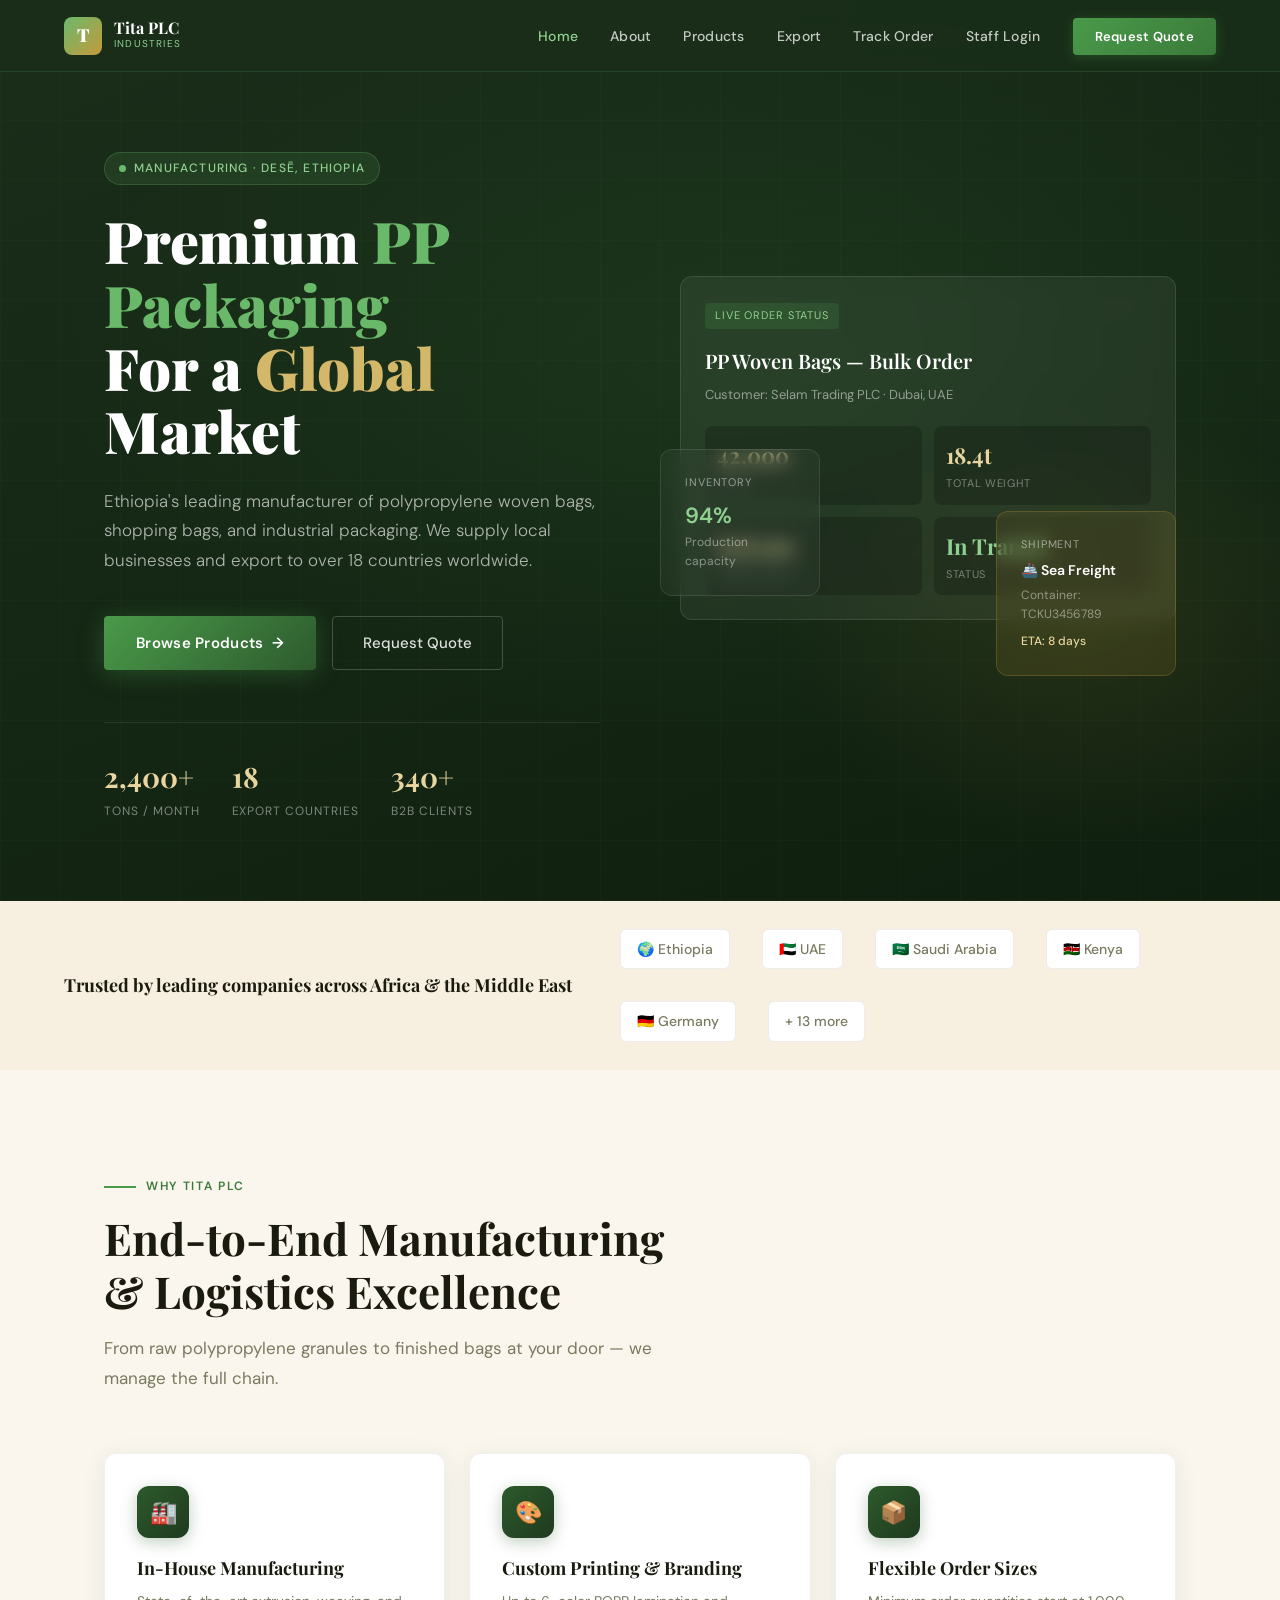
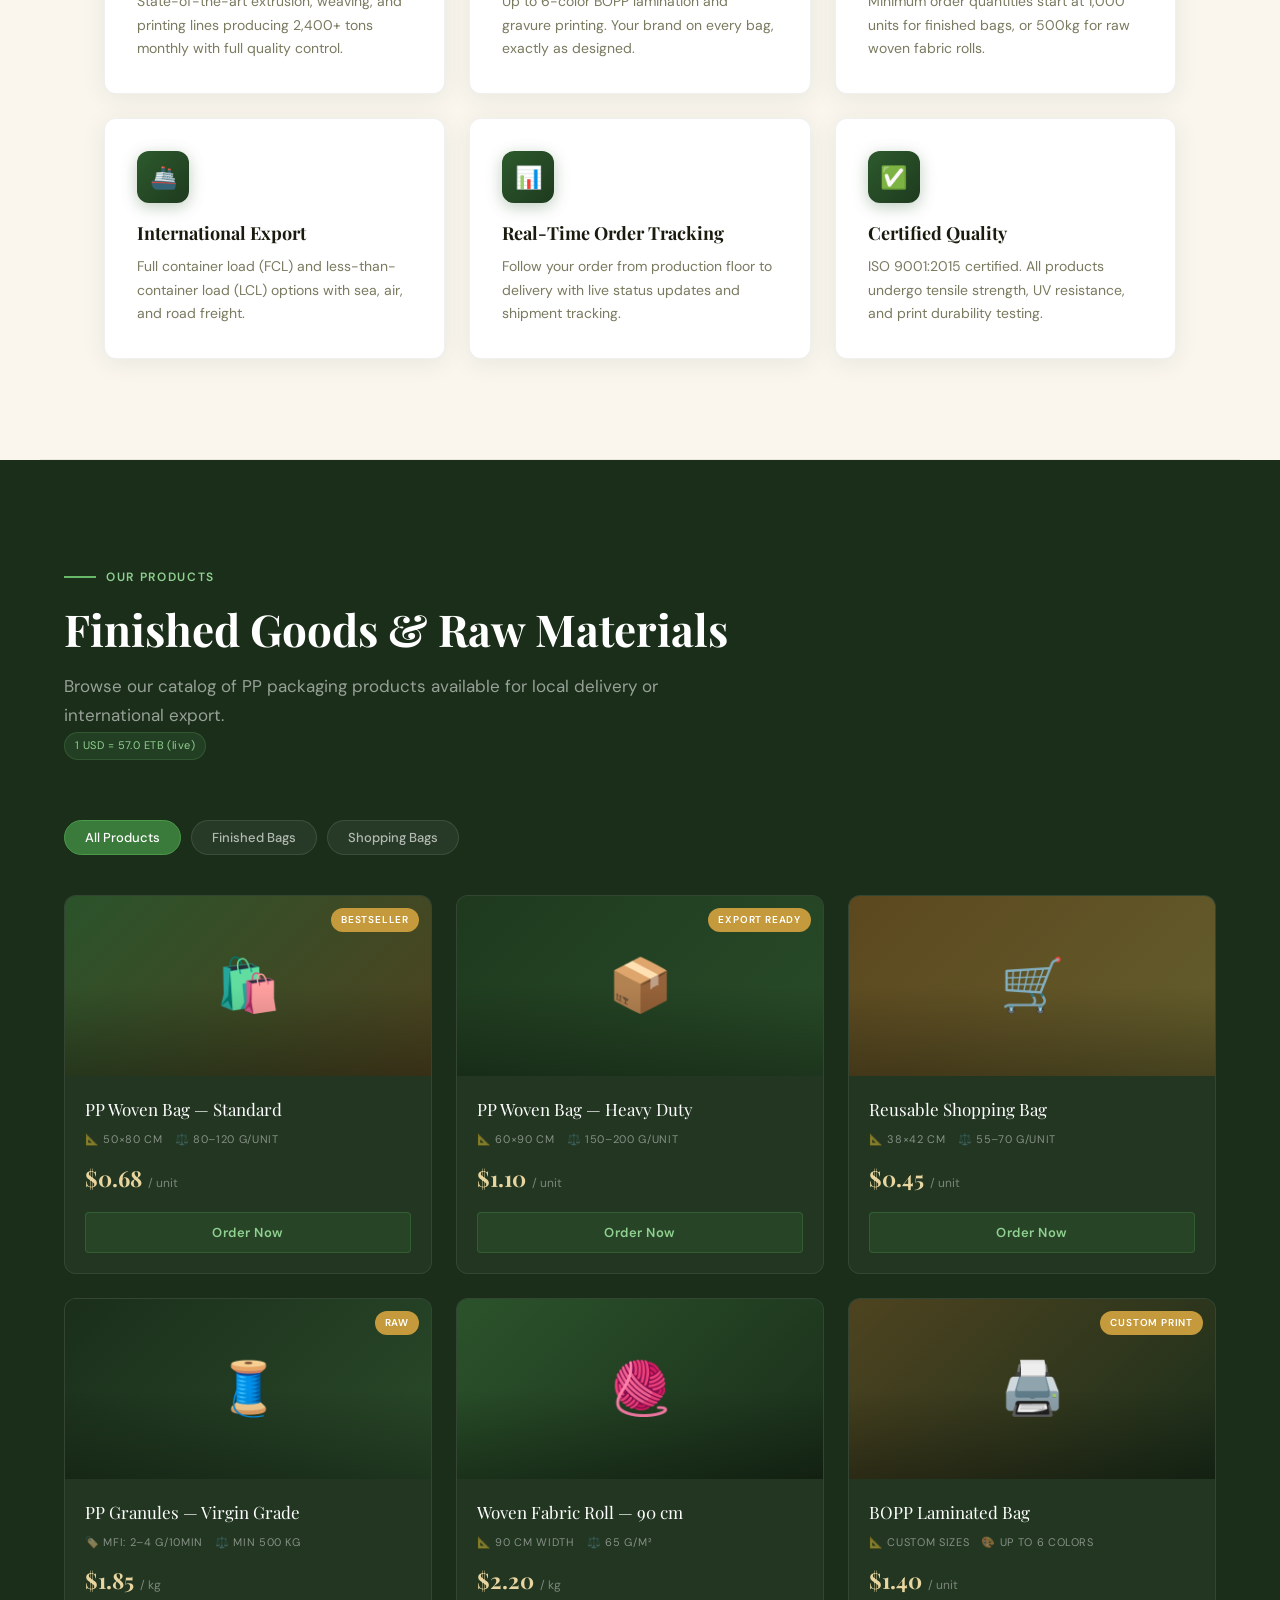
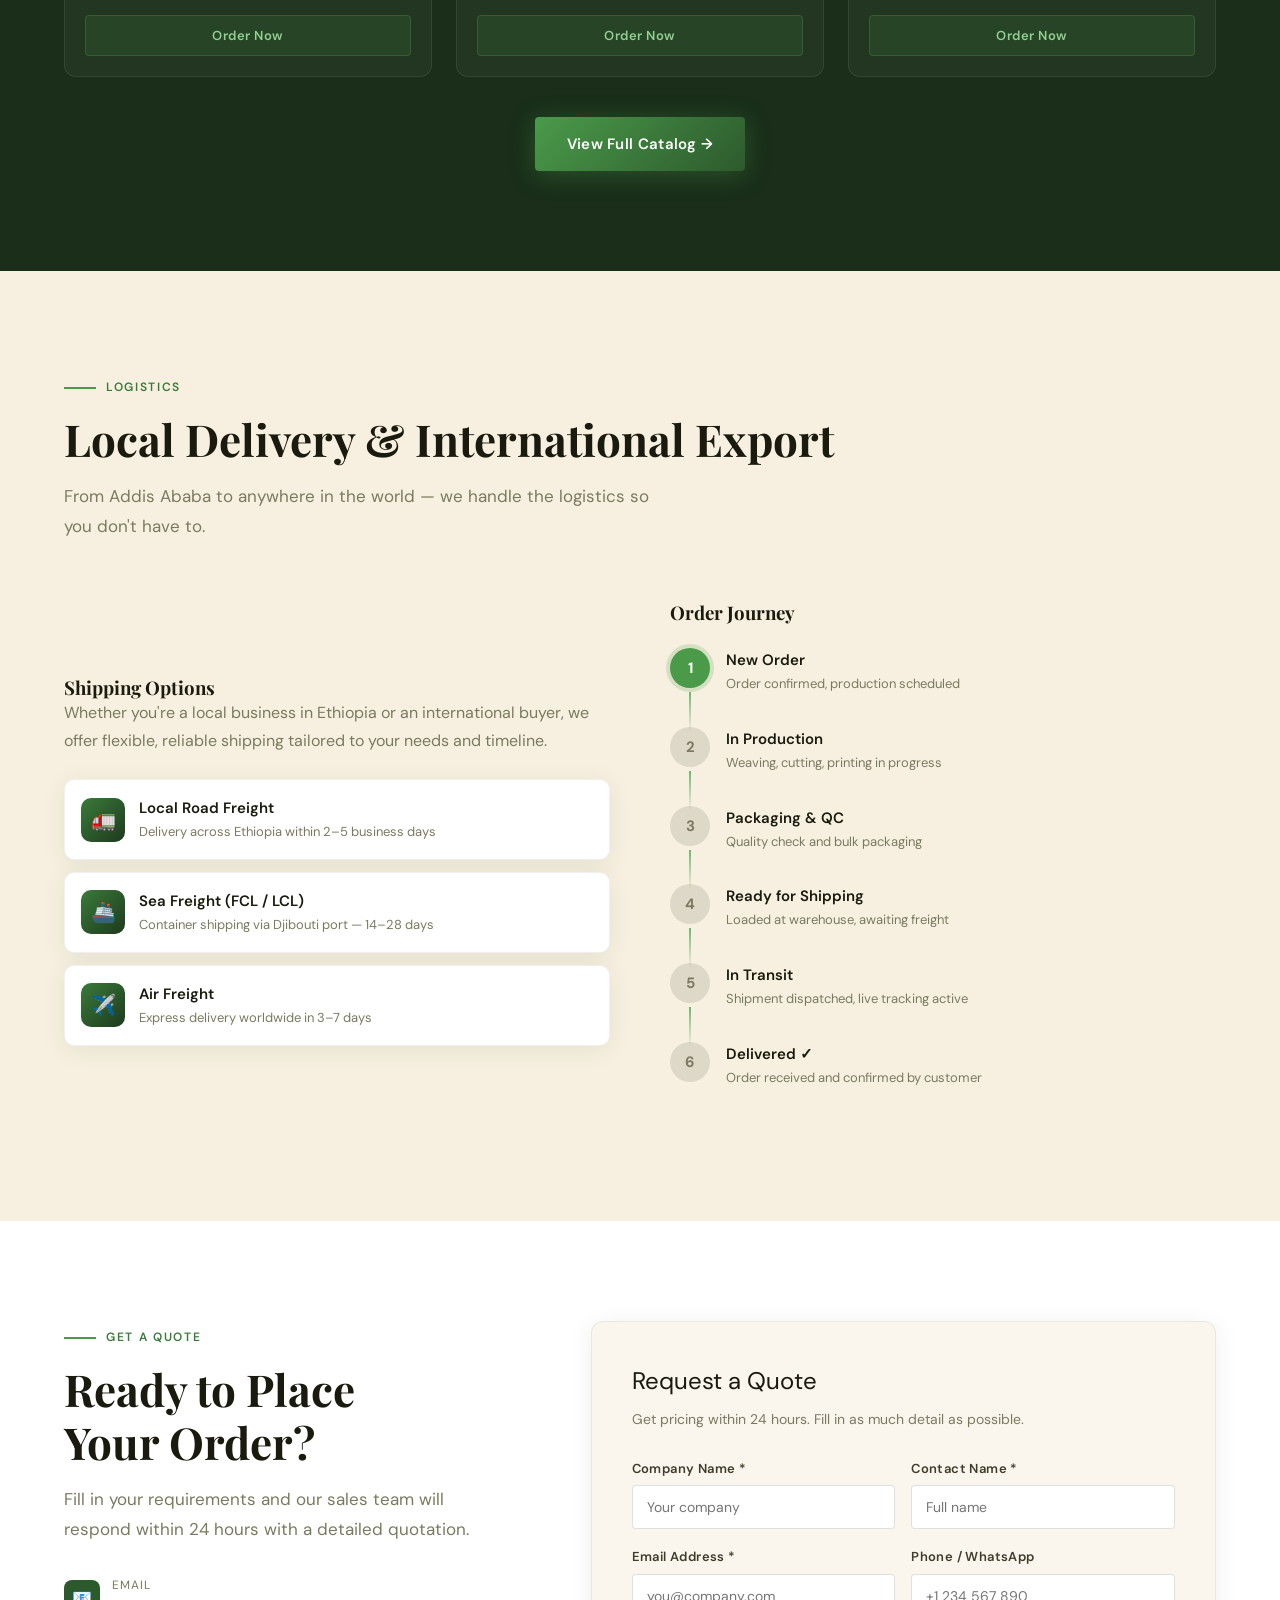
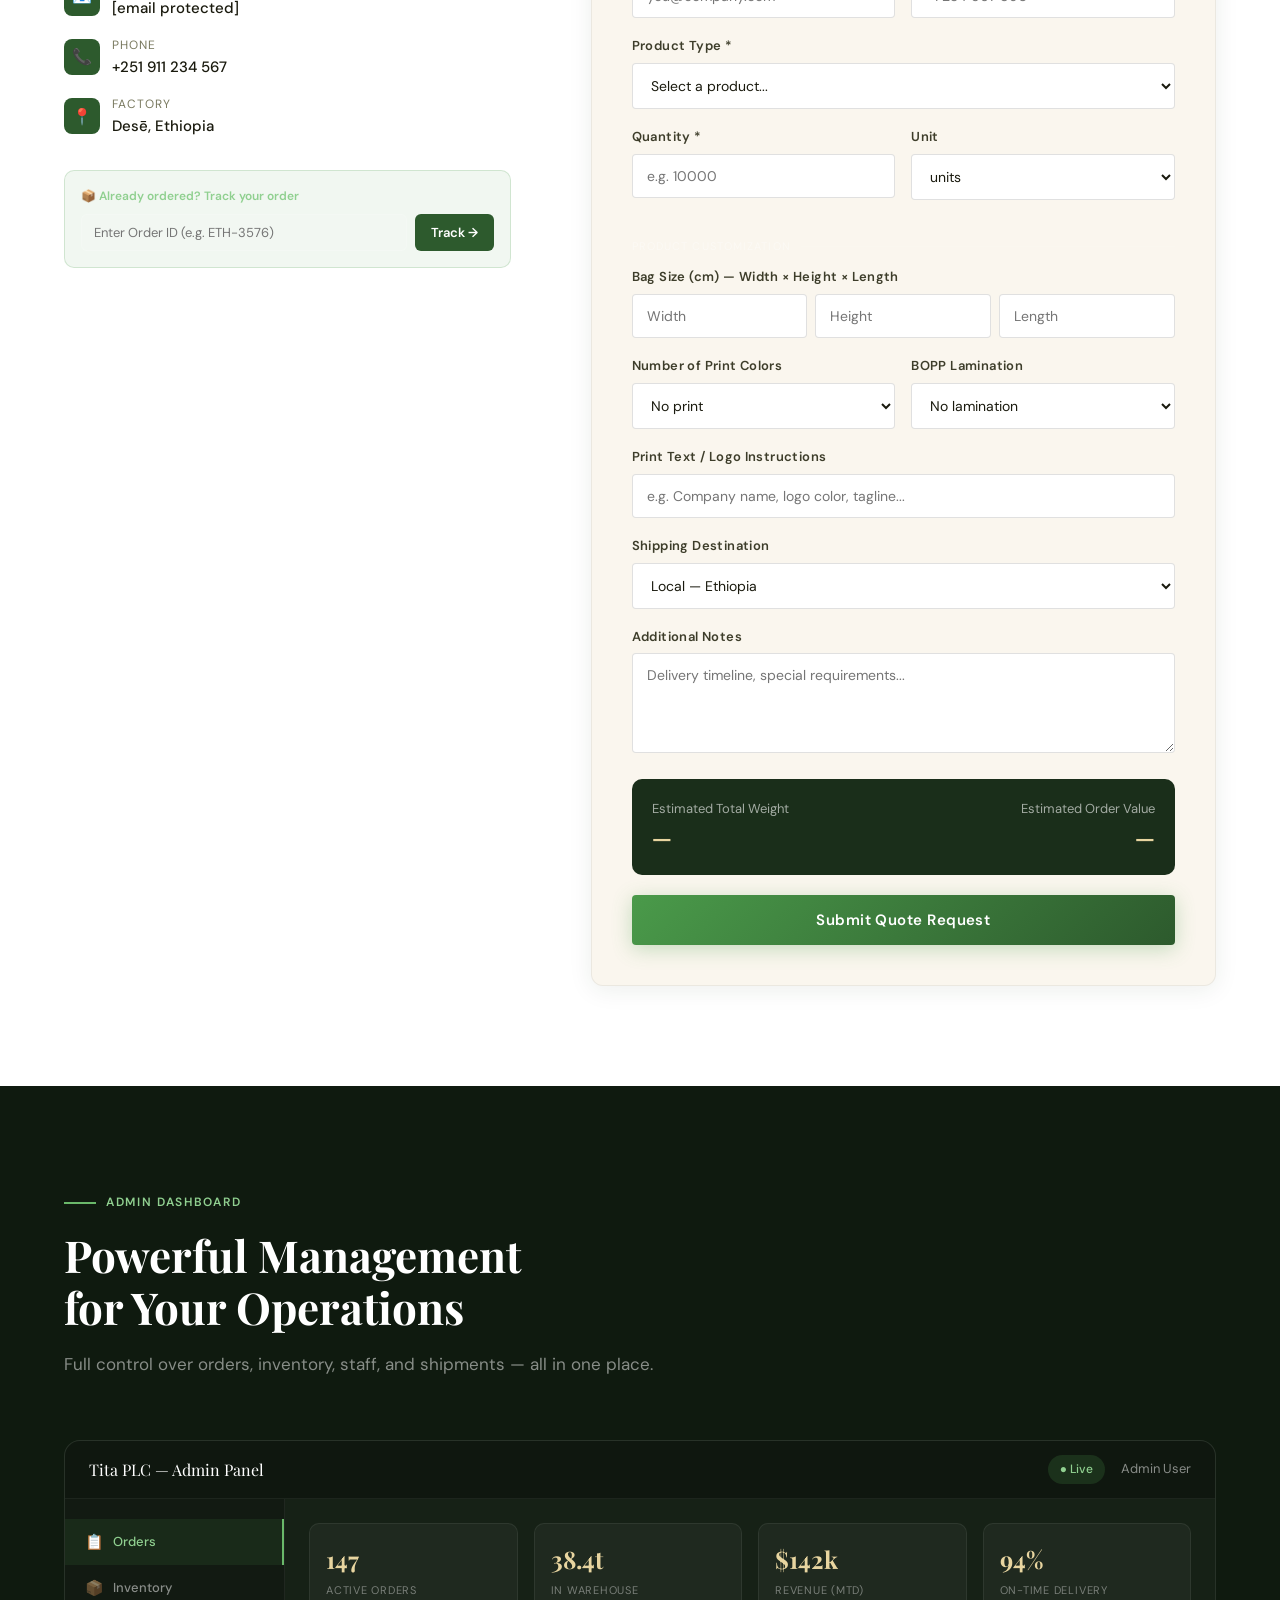
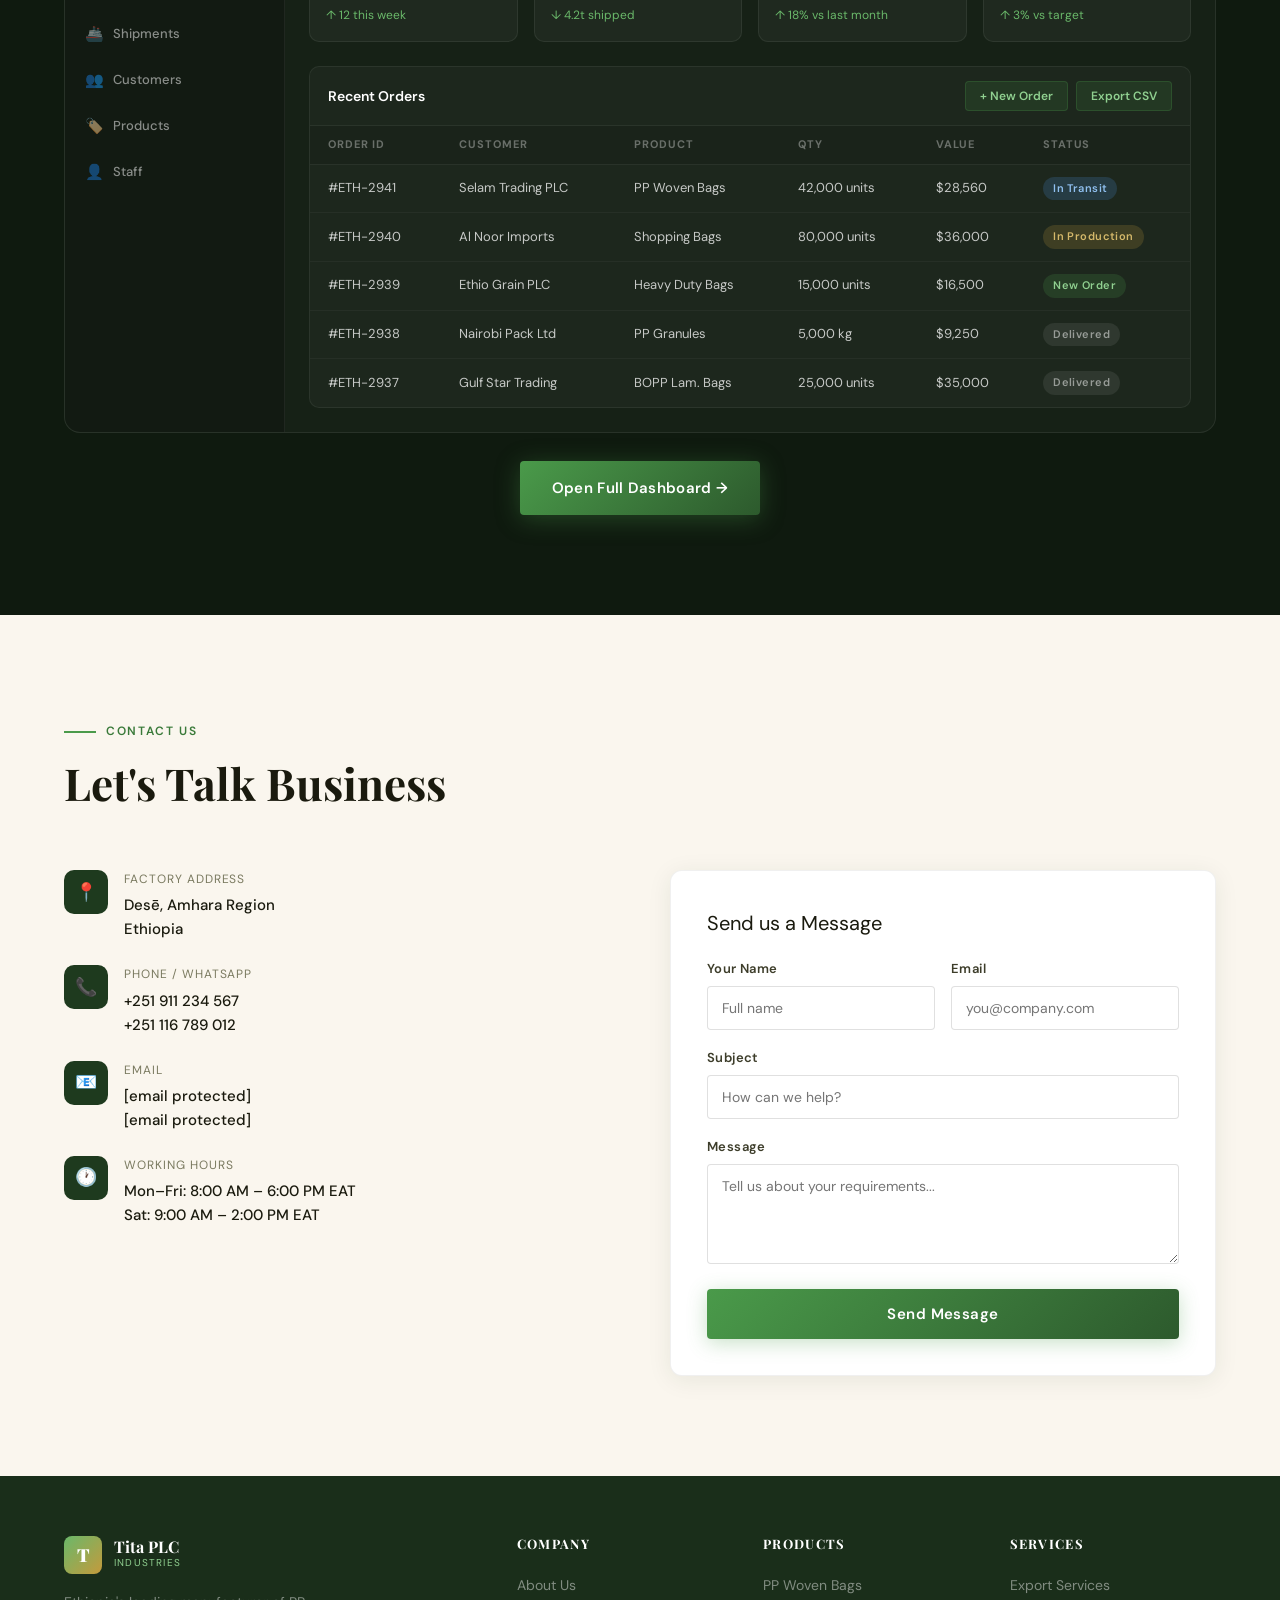
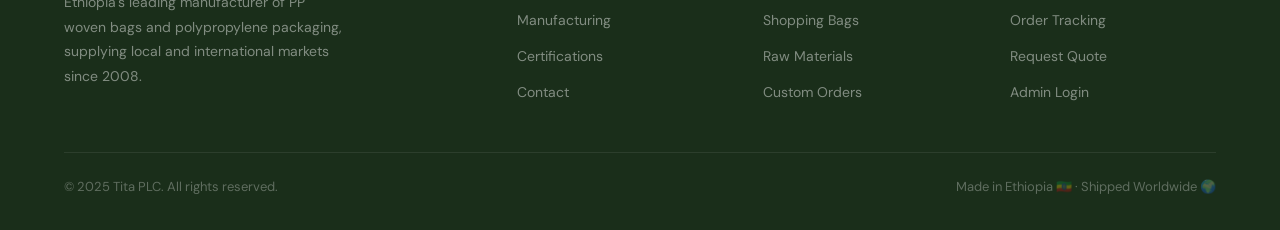
==== index.html @ de308296 "Update index.html" ====
<!DOCTYPE html>
<html lang="en">
<head>
  <meta charset="UTF-8" />
  <meta name="viewport" content="width=device-width, initial-scale=1.0" />
  <title>Tita PLC — B2B Packaging & Logistics Platform</title>
  <meta name="description" content="Leading manufacturer of PP woven bags, shopping bags, and polypropylene packaging materials. Local & international export from Ethiopia." />
  <link rel="stylesheet" href="css/style.css" />
  <link rel="icon" href="data:image/svg+xml,<svg xmlns='http://www.w3.org/2000/svg' viewBox='0 0 100 100'><text y='.9em' font-size='90'>📦</text></svg>" />
</head>
<body>

<!-- NAVBAR -->
<nav class="navbar" id="navbar">
  <div class="nav-logo">
    <div class="nav-logo-mark">T</div>
    <div class="nav-logo-text">
      <span class="nav-logo-name">Tita PLC</span>
      <span class="nav-logo-sub">Industries</span>
    </div>
  </div>
  <ul class="nav-links" id="navLinks">
    <li><a href="index.html" class="active">Home</a></li>
    <li><a href="pages/about.html">About</a></li>
    <li><a href="pages/products.html">Products</a></li>
    <li><a href="pages/export.html">Export</a></li>
    <li><a href="https://app.dinqdigital.com/track" target="_blank">Track Order</a></li>
    <li><a href="login.html">Staff Login</a></li>
    <li><a href="#quote" class="nav-cta">Request Quote</a></li>
  </ul>
  <button class="hamburger" id="hamburger" aria-label="Menu">
    <span></span><span></span><span></span>
  </button>
</nav>

<!-- HERO -->
<section class="hero">
  <div class="hero-bg"></div>
  <div class="hero-grid"></div>
  <div class="hero-content">
    <div class="hero-left">
      <div class="hero-badge fade-up">
        <div class="hero-badge-dot"></div>
        <span>Manufacturing · Desē, Ethiopia</span>
      </div>
      <h1 class="hero-title fade-up">
        Premium <span class="accent">PP Packaging</span><br/>
        For a <span class="earth">Global</span> Market
      </h1>
      <p class="hero-desc fade-up">
        Ethiopia's leading manufacturer of polypropylene woven bags, shopping bags, and industrial packaging. We supply local businesses and export to over 18 countries worldwide.
      </p>
      <div class="hero-actions fade-up">
        <a href="pages/products.html" class="btn-primary">Browse Products <span>→</span></a>
        <a href="#quote" class="btn-outline">Request Quote</a>
      </div>
      <div class="hero-stats fade-up">
        <div>
          <div class="hero-stat-num" data-count="2400" data-suffix="+">0+</div>
          <div class="hero-stat-label">Tons / Month</div>
        </div>
        <div>
          <div class="hero-stat-num" data-count="18" data-suffix="">0</div>
          <div class="hero-stat-label">Export Countries</div>
        </div>
        <div>
          <div class="hero-stat-num" data-count="340" data-suffix="+">0+</div>
          <div class="hero-stat-label">B2B Clients</div>
        </div>
      </div>
    </div>
    <div class="hero-visual">
      <div class="hero-card-stack">
        <div class="hero-card hero-card-main">
          <div class="hero-card-badge">Live Order Status</div>
          <div class="hero-card-title">PP Woven Bags — Bulk Order</div>
          <div class="hero-card-desc">Customer: Selam Trading PLC · Dubai, UAE</div>
          <div class="hero-card-metrics">
            <div class="metric-box"><div class="metric-val">42,000</div><div class="metric-label">Units</div></div>
            <div class="metric-box"><div class="metric-val">18.4t</div><div class="metric-label">Total Weight</div></div>
            <div class="metric-box"><div class="metric-val">$28,560</div><div class="metric-label">Order Value</div></div>
            <div class="metric-box"><div class="metric-val" style="color:var(--green-300)">In Transit</div><div class="metric-label">Status</div></div>
          </div>
        </div>
        <div class="hero-card hero-card-float">
          <div style="color:rgba(255,255,255,0.5);font-size:11px;text-transform:uppercase;letter-spacing:.08em;margin-bottom:6px">Shipment</div>
          <div style="color:white;font-weight:600;font-size:14px;margin-bottom:4px">🚢 Sea Freight</div>
          <div style="color:rgba(255,255,255,0.45);font-size:12px">Container: TCKU3456789</div>
          <div style="color:var(--earth-300);font-size:12px;margin-top:8px;font-weight:500">ETA: 8 days</div>
        </div>
        <div class="hero-card hero-card-float2">
          <div style="color:rgba(255,255,255,0.5);font-size:11px;text-transform:uppercase;letter-spacing:.08em;margin-bottom:6px">Inventory</div>
          <div style="color:var(--green-300);font-weight:600;font-size:22px">94%</div>
          <div style="color:rgba(255,255,255,0.45);font-size:12px">Production capacity</div>
        </div>
      </div>
    </div>
  </div>
</section>

<!-- ABOUT STRIP -->
<section style="background:var(--earth-100);padding:28px 5%;">
  <div style="max-width:1200px;margin:0 auto;display:flex;align-items:center;gap:48px;flex-wrap:wrap;">
    <div style="font-family:'Playfair Display',serif;font-size:18px;color:var(--text-dark);font-weight:700;">Trusted by leading companies across Africa & the Middle East</div>
    <div style="display:flex;gap:32px;flex-wrap:wrap;align-items:center;flex:1;">
      <div style="font-size:14px;color:var(--text-light);font-weight:500;padding:8px 16px;background:white;border-radius:6px;border:1px solid rgba(0,0,0,0.07);">🌍 Ethiopia</div>
      <div style="font-size:14px;color:var(--text-light);font-weight:500;padding:8px 16px;background:white;border-radius:6px;border:1px solid rgba(0,0,0,0.07);">🇦🇪 UAE</div>
      <div style="font-size:14px;color:var(--text-light);font-weight:500;padding:8px 16px;background:white;border-radius:6px;border:1px solid rgba(0,0,0,0.07);">🇸🇦 Saudi Arabia</div>
      <div style="font-size:14px;color:var(--text-light);font-weight:500;padding:8px 16px;background:white;border-radius:6px;border:1px solid rgba(0,0,0,0.07);">🇰🇪 Kenya</div>
      <div style="font-size:14px;color:var(--text-light);font-weight:500;padding:8px 16px;background:white;border-radius:6px;border:1px solid rgba(0,0,0,0.07);">🇩🇪 Germany</div>
      <div style="font-size:14px;color:var(--text-light);font-weight:500;padding:8px 16px;background:white;border-radius:6px;border:1px solid rgba(0,0,0,0.07);">+ 13 more</div>
    </div>
  </div>
</section>

<!-- FEATURES -->
<div class="section">
  <div class="section-label fade-up"><div class="section-label-line"></div><span>Why Tita PLC</span></div>
  <h2 class="section-title fade-up">End-to-End Manufacturing<br/>& Logistics Excellence</h2>
  <p class="section-desc fade-up">From raw polypropylene granules to finished bags at your door — we manage the full chain.</p>
  <div class="features-grid">
    <div class="feature-card fade-up"><div class="feature-icon">🏭</div><h3>In-House Manufacturing</h3><p>State-of-the-art extrusion, weaving, and printing lines producing 2,400+ tons monthly with full quality control.</p></div>
    <div class="feature-card fade-up"><div class="feature-icon">🎨</div><h3>Custom Printing & Branding</h3><p>Up to 6-color BOPP lamination and gravure printing. Your brand on every bag, exactly as designed.</p></div>
    <div class="feature-card fade-up"><div class="feature-icon">📦</div><h3>Flexible Order Sizes</h3><p>Minimum order quantities start at 1,000 units for finished bags, or 500kg for raw woven fabric rolls.</p></div>
    <div class="feature-card fade-up"><div class="feature-icon">🚢</div><h3>International Export</h3><p>Full container load (FCL) and less-than-container load (LCL) options with sea, air, and road freight.</p></div>
    <div class="feature-card fade-up"><div class="feature-icon">📊</div><h3>Real-Time Order Tracking</h3><p>Follow your order from production floor to delivery with live status updates and shipment tracking.</p></div>
    <div class="feature-card fade-up"><div class="feature-icon">✅</div><h3>Certified Quality</h3><p>ISO 9001:2015 certified. All products undergo tensile strength, UV resistance, and print durability testing.</p></div>
  </div>
</div>

<div class="divider"></div>

<!-- PRODUCTS PREVIEW -->
<section class="products-section" id="products">
  <div class="products-inner">
    <div class="section-label fade-up"><div class="section-label-line"></div><span>Our Products</span></div>
    <h2 class="section-title fade-up">Finished Goods & Raw Materials</h2>
    <p class="section-desc fade-up">Browse our catalog of PP packaging products available for local delivery or international export.</p>
    <div class="fade-up" style="margin-bottom:8px;"><span class="rate-badge">1 USD = 57.0 ETB (live)</span></div>
    <div class="products-filter fade-up">
      <button class="filter-btn active" data-filter="all">All Products</button>
      <button class="filter-btn" data-filter="finished">Finished Bags</button>
      <button class="filter-btn" data-filter="shopping">Shopping Bags</button>
    </div>
    <div class="products-grid">
      <div class="product-card fade-up" data-category="finished">
        <div class="product-img">🛍️<div class="product-badge">Bestseller</div></div>
        <div class="product-body">
          <div class="product-name">PP Woven Bag — Standard</div>
          <div class="product-specs"><span class="product-spec">📐 50×80 cm</span><span class="product-spec">⚖️ 80–120 g/unit</span></div>
          <div class="product-price"><span class="product-price-val">$0.68</span><span class="product-price-unit">/ unit</span></div>
          <button class="btn-product" onclick="openModal('orderModal')">Order Now</button>
        </div>
      </div>
      <div class="product-card fade-up" data-category="finished">
        <div class="product-img" style="background:linear-gradient(135deg,rgba(30,58,30,0.9),rgba(45,90,45,0.6));">📦<div class="product-badge">Export Ready</div></div>
        <div class="product-body">
          <div class="product-name">PP Woven Bag — Heavy Duty</div>
          <div class="product-specs"><span class="product-spec">📐 60×90 cm</span><span class="product-spec">⚖️ 150–200 g/unit</span></div>
          <div class="product-price"><span class="product-price-val">$1.10</span><span class="product-price-unit">/ unit</span></div>
          <button class="btn-product" onclick="openModal('orderModal')">Order Now</button>
        </div>
      </div>
      <div class="product-card fade-up" data-category="shopping">
        <div class="product-img" style="background:linear-gradient(135deg,rgba(107,76,30,0.8),rgba(196,154,60,0.4));">🛒</div>
        <div class="product-body">
          <div class="product-name">Reusable Shopping Bag</div>
          <div class="product-specs"><span class="product-spec">📐 38×42 cm</span><span class="product-spec">⚖️ 55–70 g/unit</span></div>
          <div class="product-price"><span class="product-price-val">$0.45</span><span class="product-price-unit">/ unit</span></div>
          <button class="btn-product" onclick="openModal('orderModal')">Order Now</button>
        </div>
      </div>
      <div class="product-card fade-up" data-category="raw">
        <div class="product-img" style="background:linear-gradient(135deg,rgba(26,46,26,0.95),rgba(74,154,74,0.2));">🧵<div class="product-badge">Raw</div></div>
        <div class="product-body">
          <div class="product-name">PP Granules — Virgin Grade</div>
          <div class="product-specs"><span class="product-spec">🏷️ MFI: 2–4 g/10min</span><span class="product-spec">⚖️ Min 500 kg</span></div>
          <div class="product-price"><span class="product-price-val">$1.85</span><span class="product-price-unit">/ kg</span></div>
          <button class="btn-product" onclick="openModal('orderModal')">Order Now</button>
        </div>
      </div>
      <div class="product-card fade-up" data-category="raw">
        <div class="product-img" style="background:linear-gradient(135deg,rgba(45,90,45,0.8),rgba(26,46,26,0.95));">🧶</div>
        <div class="product-body">
          <div class="product-name">Woven Fabric Roll — 90 cm</div>
          <div class="product-specs"><span class="product-spec">📐 90 cm width</span><span class="product-spec">⚖️ 65 g/m²</span></div>
          <div class="product-price"><span class="product-price-val">$2.20</span><span class="product-price-unit">/ kg</span></div>
          <button class="btn-product" onclick="openModal('orderModal')">Order Now</button>
        </div>
      </div>
      <div class="product-card fade-up" data-category="shopping">
        <div class="product-img" style="background:linear-gradient(135deg,rgba(107,76,30,0.6),rgba(26,46,26,0.9));">🖨️<div class="product-badge">Custom Print</div></div>
        <div class="product-body">
          <div class="product-name">BOPP Laminated Bag</div>
          <div class="product-specs"><span class="product-spec">📐 Custom sizes</span><span class="product-spec">🎨 Up to 6 colors</span></div>
          <div class="product-price"><span class="product-price-val">$1.40</span><span class="product-price-unit">/ unit</span></div>
          <button class="btn-product" onclick="openModal('orderModal')">Order Now</button>
        </div>
      </div>
    </div>
    <div style="text-align:center;margin-top:40px;">
      <a href="pages/products.html" class="btn-primary" style="display:inline-flex;">View Full Catalog →</a>
    </div>
  </div>
</section>

<!-- SHIPPING & TRACKING -->
<section class="shipping-section">
  <div class="shipping-inner">
    <div class="section-label fade-up"><div class="section-label-line"></div><span>Logistics</span></div>
    <h2 class="section-title fade-up">Local Delivery & International Export</h2>
    <p class="section-desc fade-up">From Addis Ababa to anywhere in the world — we handle the logistics so you don't have to.</p>
    <div class="shipping-grid">
      <div>
        <h3 class="fade-up">Shipping Options</h3>
        <p class="fade-up" style="color:var(--text-light);line-height:1.75;margin-bottom:24px;">Whether you're a local business in Ethiopia or an international buyer, we offer flexible, reliable shipping tailored to your needs and timeline.</p>
        <div class="shipping-types">
          <div class="shipping-type fade-up"><div class="shipping-type-icon">🚛</div><div><div class="shipping-type-name">Local Road Freight</div><div class="shipping-type-desc">Delivery across Ethiopia within 2–5 business days</div></div></div>
          <div class="shipping-type fade-up"><div class="shipping-type-icon">🚢</div><div><div class="shipping-type-name">Sea Freight (FCL / LCL)</div><div class="shipping-type-desc">Container shipping via Djibouti port — 14–28 days</div></div></div>
          <div class="shipping-type fade-up"><div class="shipping-type-icon">✈️</div><div><div class="shipping-type-name">Air Freight</div><div class="shipping-type-desc">Express delivery worldwide in 3–7 days</div></div></div>
        </div>
      </div>
      <div>
        <h3 class="fade-up" style="margin-bottom:24px;">Order Journey</h3>
        <div class="order-stages">
          <div class="stage fade-up"><div class="stage-dot active">1</div><div class="stage-content"><div class="stage-name">New Order</div><div class="stage-desc">Order confirmed, production scheduled</div></div></div>
          <div class="stage fade-up"><div class="stage-dot pending">2</div><div class="stage-content"><div class="stage-name">In Production</div><div class="stage-desc">Weaving, cutting, printing in progress</div></div></div>
          <div class="stage fade-up"><div class="stage-dot pending">3</div><div class="stage-content"><div class="stage-name">Packaging & QC</div><div class="stage-desc">Quality check and bulk packaging</div></div></div>
          <div class="stage fade-up"><div class="stage-dot pending">4</div><div class="stage-content"><div class="stage-name">Ready for Shipping</div><div class="stage-desc">Loaded at warehouse, awaiting freight</div></div></div>
          <div class="stage fade-up"><div class="stage-dot pending">5</div><div class="stage-content"><div class="stage-name">In Transit</div><div class="stage-desc">Shipment dispatched, live tracking active</div></div></div>
          <div class="stage fade-up"><div class="stage-dot pending">6</div><div class="stage-content"><div class="stage-name">Delivered ✓</div><div class="stage-desc">Order received and confirmed by customer</div></div></div>
        </div>
      </div>
    </div>
  </div>
</section>

<!-- QUOTE FORM -->
<section class="quote-section" id="quote">
  <div class="quote-inner">
    <div>
      <div class="section-label fade-up"><div class="section-label-line"></div><span>Get a Quote</span></div>
      <h2 class="section-title fade-up">Ready to Place<br/>Your Order?</h2>
      <p class="section-desc fade-up" style="margin-bottom:32px;">Fill in your requirements and our sales team will respond within 24 hours with a detailed quotation.</p>
      <div style="display:flex;flex-direction:column;gap:16px;" class="fade-up">
        <div style="display:flex;align-items:center;gap:12px;">
          <div style="width:36px;height:36px;background:var(--green-700);border-radius:8px;display:flex;align-items:center;justify-content:center;color:white;font-size:16px;">📧</div>
          <div><div style="font-size:12px;color:var(--text-light);text-transform:uppercase;letter-spacing:.08em;">Email</div><div style="font-size:15px;font-weight:500;"><a href="/cdn-cgi/l/email-protection" class="__cf_email__" data-cfemail="2d5e4c41485e6d5944594c5d414e034e4240">[email&#160;protected]</a></div></div>
        </div>
        <div style="display:flex;align-items:center;gap:12px;">
          <div style="width:36px;height:36px;background:var(--green-700);border-radius:8px;display:flex;align-items:center;justify-content:center;color:white;font-size:16px;">📞</div>
          <div><div style="font-size:12px;color:var(--text-light);text-transform:uppercase;letter-spacing:.08em;">Phone</div><div style="font-size:15px;font-weight:500;">+251 911 234 567</div></div>
        </div>
        <div style="display:flex;align-items:center;gap:12px;">
          <div style="width:36px;height:36px;background:var(--green-700);border-radius:8px;display:flex;align-items:center;justify-content:center;color:white;font-size:16px;">📍</div>
          <div><div style="font-size:12px;color:var(--text-light);text-transform:uppercase;letter-spacing:.08em;">Factory</div><div style="font-size:15px;font-weight:500;">Desē, Ethiopia</div></div>
        </div>
        <!-- Track existing order -->
        <div style="margin-top:16px;padding:16px;background:rgba(74,154,74,0.08);border:1px solid rgba(74,154,74,0.2);border-radius:10px;">
          <div style="font-size:12px;color:var(--green-300);font-weight:600;margin-bottom:8px;">📦 Already ordered? Track your order</div>
          <div style="display:flex;gap:8px;">
            <input type="text" id="trackInput" placeholder="Enter Order ID (e.g. ETH-3576)"
              style="flex:1;padding:9px 12px;background:rgba(255,255,255,0.07);border:1px solid rgba(255,255,255,0.15);border-radius:6px;color:white;font-size:13px;outline:none;font-family:inherit;" />
            <button onclick="var tid = document.getElementById('trackInput').value.trim(); if(tid) window.open('https://app.dinqdigital.com/track','_blank'); else alert('Please enter your Order ID first');"
              style="padding:9px 16px;background:var(--green-700);color:white;border:none;border-radius:6px;font-size:13px;font-weight:600;cursor:pointer;">Track →</button>
          </div>
        </div>
      </div>
    </div>

    <div class="quote-form-wrap fade-up" id="quoteFormWrap">
      <div class="form-title">Request a Quote</div>
      <div class="form-subtitle">Get pricing within 24 hours. Fill in as much detail as possible.</div>
      <form id="quoteForm">
        <div class="form-row">
          <div class="form-group">
            <label class="form-label">Company Name *</label>
            <input type="text" class="form-input" id="q-company" placeholder="Your company" required />
          </div>
          <div class="form-group">
            <label class="form-label">Contact Name *</label>
            <input type="text" class="form-input" id="q-contact" placeholder="Full name" required />
          </div>
        </div>
        <div class="form-row">
          <div class="form-group">
            <label class="form-label">Email Address *</label>
            <input type="email" class="form-input" id="q-email" placeholder="you@company.com" required />
          </div>
          <div class="form-group">
            <label class="form-label">Phone / WhatsApp</label>
            <input type="tel" class="form-input" id="q-phone" placeholder="+1 234 567 890" />
          </div>
        </div>
        <div class="form-group">
          <label class="form-label">Product Type *</label>
          <select class="form-select" id="q-product" required onchange="updateCalc()">
            <option value="">Select a product...</option>
            <option>PP Woven Bag — Standard</option>
            <option>PP Woven Bag — Heavy Duty</option>
            <option>Reusable Shopping Bag</option>
            <option>BOPP Laminated Bag</option>
            <option>PP Granules — Virgin Grade</option>
            <option>Woven Fabric Roll</option>
            <option>Custom / Multiple Products</option>
          </select>
        </div>
        <div class="form-row">
          <div class="form-group">
            <label class="form-label">Quantity *</label>
            <input type="number" class="form-input" id="calcQty" placeholder="e.g. 10000" min="0" oninput="updateCalc()" />
          </div>
          <div class="form-group">
            <label class="form-label">Unit</label>
            <select class="form-select" id="q-unit" onchange="updateCalc()">
              <option>units</option>
              <option>g (grams)</option>
              <option>kg</option>
              <option>tons (MT)</option>
              <option>rolls</option>
            </select>
          </div>
        </div>
        <!-- Customization -->
        <div style="margin:20px 0 12px;font-size:11px;color:rgba(255,255,255,0.4);text-transform:uppercase;letter-spacing:.1em;display:flex;align-items:center;gap:10px;">
          Product Customization <div style="flex:1;height:1px;background:rgba(255,255,255,0.07);"></div>
        </div>
        <div class="form-group">
          <label class="form-label">Bag Size (cm) — Width × Height × Length</label>
          <div style="display:grid;grid-template-columns:1fr 1fr 1fr;gap:8px;">
            <input type="number" class="form-input" id="q-width"  placeholder="Width"  min="0" />
            <input type="number" class="form-input" id="q-height" placeholder="Height" min="0" />
            <input type="number" class="form-input" id="q-length" placeholder="Length" min="0" />
          </div>
        </div>
        <div class="form-row">
          <div class="form-group">
            <label class="form-label">Number of Print Colors</label>
            <select class="form-select" id="q-colors">
              <option value="">No print</option>
              <option>1 color</option>
              <option>2 colors</option>
              <option>3 colors</option>
              <option>4 colors</option>
              <option>5 colors</option>
              <option>6 colors (max)</option>
            </select>
          </div>
          <div class="form-group">
            <label class="form-label">BOPP Lamination</label>
            <select class="form-select" id="q-lamination">
              <option value="no">No lamination</option>
              <option value="yes">Yes — BOPP laminated</option>
            </select>
          </div>
        </div>
        <div class="form-group">
          <label class="form-label">Print Text / Logo Instructions</label>
          <input type="text" class="form-input" id="q-print" placeholder="e.g. Company name, logo color, tagline..." />
        </div>
        <div class="form-group">
          <label class="form-label">Shipping Destination</label>
          <select class="form-select" id="q-shipping">
            <option>Local — Ethiopia</option>
            <option>International — Sea Freight</option>
            <option>International — Air Freight</option>
          </select>
        </div>
        <div class="form-group">
          <label class="form-label">Additional Notes</label>
          <textarea class="form-textarea" id="q-notes" placeholder="Delivery timeline, special requirements..."></textarea>
        </div>
        <div class="form-calc" style="margin-top:16px;">
          <div>
            <div class="calc-label">Estimated Total Weight</div>
            <div class="calc-value" id="calcTotalWeight">—</div>
          </div>
          <div style="text-align:right">
            <div class="calc-label">Estimated Order Value</div>
            <div class="calc-value" id="calcTotal">—</div>
          </div>
        </div>
        <button type="submit" class="btn-submit" id="quoteSubmitBtn">Submit Quote Request</button>
      </form>
    </div>
  </div>
</section>

<!-- ADMIN PREVIEW -->
<section class="admin-section" id="dashboard">
  <div class="admin-inner">
    <div class="section-label fade-up"><div class="section-label-line"></div><span>Admin Dashboard</span></div>
    <h2 class="section-title fade-up">Powerful Management<br/>for Your Operations</h2>
    <p class="section-desc fade-up">Full control over orders, inventory, staff, and shipments — all in one place.</p>
    <div class="admin-demo fade-up">
      <div class="admin-topbar">
        <div class="admin-topbar-title">Tita PLC — Admin Panel</div>
        <div class="admin-topbar-right"><span class="admin-badge">● Live</span><span style="color:rgba(255,255,255,0.5);font-size:13px;">Admin User</span></div>
      </div>
      <div class="admin-layout">
        <div class="admin-sidebar">
          <div class="admin-nav-item active" data-tab="tab-orders"><span class="nav-icon">📋</span> Orders</div>
          <div class="admin-nav-item" data-tab="tab-inventory"><span class="nav-icon">📦</span> Inventory</div>
          <div class="admin-nav-item" data-tab="tab-shipments"><span class="nav-icon">🚢</span> Shipments</div>
          <div class="admin-nav-item" data-tab="tab-customers"><span class="nav-icon">👥</span> Customers</div>
          <div class="admin-nav-item" data-tab="tab-products"><span class="nav-icon">🏷️</span> Products</div>
          <div class="admin-nav-item" data-tab="tab-staff"><span class="nav-icon">👤</span> Staff</div>
        </div>
        <div class="admin-main">
          <div class="admin-stats">
            <div class="admin-stat"><div class="admin-stat-val">147</div><div class="admin-stat-label">Active Orders</div><div class="admin-stat-change">↑ 12 this week</div></div>
            <div class="admin-stat"><div class="admin-stat-val">38.4t</div><div class="admin-stat-label">In Warehouse</div><div class="admin-stat-change">↓ 4.2t shipped</div></div>
            <div class="admin-stat"><div class="admin-stat-val">$142k</div><div class="admin-stat-label">Revenue (MTD)</div><div class="admin-stat-change">↑ 18% vs last month</div></div>
            <div class="admin-stat"><div class="admin-stat-val">94%</div><div class="admin-stat-label">On-Time Delivery</div><div class="admin-stat-change">↑ 3% vs target</div></div>
          </div>
          <div class="admin-tab" id="tab-orders">
            <div class="admin-table-wrap">
              <div class="admin-table-header"><div class="admin-table-title">Recent Orders</div><div class="admin-table-actions"><button class="btn-sm">+ New Order</button><button class="btn-sm">Export CSV</button></div></div>
              <table><thead><tr><th>Order ID</th><th>Customer</th><th>Product</th><th>Qty</th><th>Value</th><th>Status</th></tr></thead>
              <tbody>
                <tr><td>#ETH-2941</td><td>Selam Trading PLC</td><td>PP Woven Bags</td><td>42,000 units</td><td>$28,560</td><td><span class="status-pill status-ship">In Transit</span></td></tr>
                <tr><td>#ETH-2940</td><td>Al Noor Imports</td><td>Shopping Bags</td><td>80,000 units</td><td>$36,000</td><td><span class="status-pill status-prod">In Production</span></td></tr>
                <tr><td>#ETH-2939</td><td>Ethio Grain PLC</td><td>Heavy Duty Bags</td><td>15,000 units</td><td>$16,500</td><td><span class="status-pill status-new">New Order</span></td></tr>
                <tr><td>#ETH-2938</td><td>Nairobi Pack Ltd</td><td>PP Granules</td><td>5,000 kg</td><td>$9,250</td><td><span class="status-pill status-done">Delivered</span></td></tr>
                <tr><td>#ETH-2937</td><td>Gulf Star Trading</td><td>BOPP Lam. Bags</td><td>25,000 units</td><td>$35,000</td><td><span class="status-pill status-done">Delivered</span></td></tr>
              </tbody></table>
            </div>
          </div>
          <div class="admin-tab" id="tab-inventory" style="display:none;">
            <div class="admin-table-wrap">
              <div class="admin-table-header"><div class="admin-table-title">Warehouse Inventory</div><div class="admin-table-actions"><button class="btn-sm">Update Stock</button></div></div>
              <table><thead><tr><th>Item</th><th>Category</th><th>Stock (Units)</th><th>Stock (kg)</th><th>Status</th></tr></thead>
              <tbody>
                <tr><td>PP Woven Bags — Std</td><td>Finished Goods</td><td>120,000</td><td>14,400 kg</td><td><span class="status-pill status-new">In Stock</span></td></tr>
                <tr><td>PP Granules — Virgin</td><td>Raw Material</td><td>—</td><td>48,000 kg</td><td><span class="status-pill status-new">In Stock</span></td></tr>
                <tr><td>Woven Fabric Rolls</td><td>Raw Material</td><td>240 rolls</td><td>18,600 kg</td><td><span class="status-pill status-prod">Reorder Soon</span></td></tr>
                <tr><td>Shopping Bags</td><td>Finished Goods</td><td>56,000</td><td>3,080 kg</td><td><span class="status-pill status-new">In Stock</span></td></tr>
                <tr><td>BOPP Film Roll</td><td>Raw Material</td><td>—</td><td>2,100 kg</td><td><span class="status-pill status-ship">Low Stock</span></td></tr>
              </tbody></table>
            </div>
          </div>
          <div class="admin-tab" id="tab-shipments" style="display:none;">
            <div class="admin-table-wrap">
              <div class="admin-table-header"><div class="admin-table-title">Active Shipments</div><div class="admin-table-actions"><button class="btn-sm">+ New Shipment</button></div></div>
              <table><thead><tr><th>Shipment ID</th><th>Destination</th><th>Type</th><th>Container</th><th>Weight</th><th>ETA</th><th>Status</th></tr></thead>
              <tbody>
                <tr><td>SHP-0841</td><td>Dubai, UAE</td><td>🚢 Sea</td><td>TCKU3456789</td><td>18.4t</td><td>Mar 24</td><td><span class="status-pill status-ship">In Transit</span></td></tr>
                <tr><td>SHP-0840</td><td>Riyadh, SA</td><td>✈️ Air</td><td>—</td><td>2.1t</td><td>Mar 18</td><td><span class="status-pill status-prod">Booked</span></td></tr>
                <tr><td>SHP-0839</td><td>Nairobi, KE</td><td>🚛 Road</td><td>—</td><td>8.7t</td><td>Mar 20</td><td><span class="status-pill status-new">Loading</span></td></tr>
              </tbody></table>
            </div>
          </div>
          <div class="admin-tab" id="tab-customers" style="display:none;">
            <div class="admin-table-wrap">
              <div class="admin-table-header"><div class="admin-table-title">Customer Accounts</div><div class="admin-table-actions"><button class="btn-sm">+ Add Customer</button></div></div>
              <table><thead><tr><th>Company</th><th>Country</th><th>Orders</th><th>Total Value</th><th>Type</th></tr></thead>
              <tbody>
                <tr><td>Selam Trading PLC</td><td>🇦🇪 UAE</td><td>18</td><td>$214,000</td><td><span class="status-pill status-prod">International</span></td></tr>
                <tr><td>Ethio Grain PLC</td><td>🇪🇹 Ethiopia</td><td>42</td><td>$98,400</td><td><span class="status-pill status-new">Local</span></td></tr>
                <tr><td>Nairobi Pack Ltd</td><td>🇰🇪 Kenya</td><td>7</td><td>$54,200</td><td><span class="status-pill status-prod">International</span></td></tr>
                <tr><td>Al Noor Imports</td><td>🇸🇦 Saudi</td><td>12</td><td>$178,600</td><td><span class="status-pill status-prod">International</span></td></tr>
              </tbody></table>
            </div>
          </div>
          <div class="admin-tab" id="tab-products" style="display:none;">
            <div class="admin-table-wrap">
              <div class="admin-table-header"><div class="admin-table-title">Product Catalog</div><div class="admin-table-actions"><button class="btn-sm">+ Add Product</button></div></div>
              <table><thead><tr><th>Product</th><th>Category</th><th>Unit Price</th><th>Pricing By</th><th>Status</th></tr></thead>
              <tbody>
                <tr><td>PP Woven Bag — Standard</td><td>Finished Bags</td><td>$0.68</td><td>Per Unit</td><td><span class="status-pill status-new">Active</span></td></tr>
                <tr><td>PP Woven Bag — Heavy Duty</td><td>Finished Bags</td><td>$1.10</td><td>Per Unit</td><td><span class="status-pill status-new">Active</span></td></tr>
                <tr><td>PP Granules — Virgin</td><td>Raw Material</td><td>$1.85</td><td>Per kg</td><td><span class="status-pill status-new">Active</span></td></tr>
                <tr><td>Woven Fabric Roll</td><td>Raw Material</td><td>$2.20</td><td>Per kg</td><td><span class="status-pill status-new">Active</span></td></tr>
              </tbody></table>
            </div>
          </div>
          <div class="admin-tab" id="tab-staff" style="display:none;">
            <div class="admin-table-wrap">
              <div class="admin-table-header"><div class="admin-table-title">Staff & Roles</div><div class="admin-table-actions"><button class="btn-sm">+ Add Staff</button></div></div>
              <table><thead><tr><th>Name</th><th>Role</th><th>Email</th><th>Access Level</th></tr></thead>
              <tbody>
                <tr><td>Abebe Kebede</td><td>Admin</td><td><a href="/cdn-cgi/l/email-protection" class="__cf_email__" data-cfemail="dfbebdbabdba9fabb6abbeafb3bcf1bcb0b2">[email&#160;protected]</a></td><td><span class="status-pill status-prod">Full Access</span></td></tr>
                <tr><td>Tigist Haile</td><td>Sales Manager</td><td><a href="/cdn-cgi/l/email-protection" class="__cf_email__" data-cfemail="3f4b5658564c4b7f4b564b5e4f535c115c5052">[email&#160;protected]</a></td><td><span class="status-pill status-new">Orders + CRM</span></td></tr>
                <tr><td>Dawit Tesfaye</td><td>Warehouse Manager</td><td><a href="/cdn-cgi/l/email-protection" class="__cf_email__" data-cfemail="1c787d6b75685c6875687d6c707f327f7371">[email&#160;protected]</a></td><td><span class="status-pill status-ship">Inventory</span></td></tr>
                <tr><td>Meron Alemu</td><td>Logistics Manager</td><td><a href="/cdn-cgi/l/email-protection" class="__cf_email__" data-cfemail="4c21293e23220c3825382d3c202f622f2321">[email&#160;protected]</a></td><td><span class="status-pill status-ship">Shipments</span></td></tr>
              </tbody></table>
            </div>
          </div>
        </div>
      </div>
    </div>
    <div style="text-align:center;margin-top:28px;">
      <a href="https://app.dinqdigital.com" target="_blank" class="btn-primary" style="display:inline-flex;">Open Full Dashboard →</a>
    </div>
  </div>
</section>

<!-- CONTACT -->
<section class="contact-section" id="contact">
  <div class="contact-inner">
    <div class="section-label fade-up"><div class="section-label-line"></div><span>Contact Us</span></div>
    <h2 class="section-title fade-up">Let's Talk Business</h2>
    <div class="contact-grid">
      <div class="contact-info-block fade-up">
        <div class="contact-item"><div class="contact-icon">📍</div><div><div class="contact-item-label">Factory Address</div><div class="contact-item-value">Desē, Amhara Region<br/>Ethiopia</div></div></div>
        <div class="contact-item"><div class="contact-icon">📞</div><div><div class="contact-item-label">Phone / WhatsApp</div><div class="contact-item-value">+251 911 234 567<br/>+251 116 789 012</div></div></div>
        <div class="contact-item"><div class="contact-icon">📧</div><div><div class="contact-item-label">Email</div><div class="contact-item-value"><a href="/cdn-cgi/l/email-protection" class="__cf_email__" data-cfemail="0b786a676e784b7f627f6a7b676825686466">[email&#160;protected]</a><br/><a href="/cdn-cgi/l/email-protection" class="__cf_email__" data-cfemail="214459514e53556155485540514d420f424e4c">[email&#160;protected]</a></div></div></div>
        <div class="contact-item"><div class="contact-icon">🕐</div><div><div class="contact-item-label">Working Hours</div><div class="contact-item-value">Mon–Fri: 8:00 AM – 6:00 PM EAT<br/>Sat: 9:00 AM – 2:00 PM EAT</div></div></div>
      </div>
      <div class="contact-form-card fade-up">
        <form>
          <div class="form-title" style="font-size:20px;margin-bottom:20px;">Send us a Message</div>
          <div class="form-row">
            <div class="form-group"><label class="form-label">Your Name</label><input type="text" class="form-input" placeholder="Full name" required /></div>
            <div class="form-group"><label class="form-label">Email</label><input type="email" class="form-input" placeholder="you@company.com" required /></div>
          </div>
          <div class="form-group"><label class="form-label">Subject</label><input type="text" class="form-input" placeholder="How can we help?" required /></div>
          <div class="form-group"><label class="form-label">Message</label><textarea class="form-textarea" placeholder="Tell us about your requirements..." required></textarea></div>
          <button type="submit" class="btn-submit">Send Message</button>
        </form>
      </div>
    </div>
  </div>
</section>

<!-- FOOTER -->
<footer>
  <div class="footer-inner">
    <div class="footer-grid">
      <div class="footer-about">
        <div class="nav-logo"><div class="nav-logo-mark">T</div><div class="nav-logo-text"><span class="nav-logo-name">Tita PLC</span><span class="nav-logo-sub">Industries</span></div></div>
        <p>Ethiopia's leading manufacturer of PP woven bags and polypropylene packaging, supplying local and international markets since 2008.</p>
      </div>
      <div class="footer-col"><h4>Company</h4><ul class="footer-links"><li><a href="pages/about.html">About Us</a></li><li><a href="#">Manufacturing</a></li><li><a href="#">Certifications</a></li><li><a href="#contact">Contact</a></li></ul></div>
      <div class="footer-col"><h4>Products</h4><ul class="footer-links"><li><a href="pages/products.html">PP Woven Bags</a></li><li><a href="pages/products.html">Shopping Bags</a></li><li><a href="pages/products.html">Raw Materials</a></li><li><a href="pages/products.html">Custom Orders</a></li></ul></div>
      <div class="footer-col"><h4>Services</h4><ul class="footer-links"><li><a href="pages/export.html">Export Services</a></li><li><a href="https://app.dinqdigital.com/track" target="_blank">Order Tracking</a></li><li><a href="#quote">Request Quote</a></li><li><a href="https://app.dinqdigital.com" target="_blank">Admin Login</a></li></ul></div>
    </div>
    <div class="footer-bottom">
      <div class="footer-copy">© 2025 Tita PLC. All rights reserved.</div>
      <div class="footer-copy">Made in Ethiopia 🇪🇹 · Shipped Worldwide 🌍</div>
    </div>
  </div>
</footer>

<!-- ORDER MODAL -->
<div class="modal-overlay" id="orderModal">
  <div class="modal">
    <button class="modal-close" onclick="closeModal('orderModal')">✕</button>
    <h2>Place an Order</h2>
    <p>Fill in the details below. Our team will confirm within 24 hours.</p>
    <form id="modalOrderForm">
      <div class="form-group"><label class="form-label">Company Name *</label><input type="text" class="form-input" id="modal-company" placeholder="Your company name" required /></div>
      <div class="form-row">
        <div class="form-group"><label class="form-label">Email *</label><input type="email" class="form-input" id="modal-email" placeholder="you@company.com" required /></div>
        <div class="form-group"><label class="form-label">Phone</label><input type="tel" class="form-input" id="modal-phone" placeholder="+251 9..." /></div>
      </div>
      <div class="form-group"><label class="form-label">Quantity *</label><input type="number" class="form-input" id="modal-qty" placeholder="e.g. 5000" required /></div>
      <div class="form-group"><label class="form-label">Shipping Type</label><select class="form-select" id="modal-shipping"><option>Local — Ethiopia</option><option>International — Sea Freight</option><option>International — Air Freight</option></select></div>
      <div class="form-group"><label class="form-label">Notes</label><textarea class="form-textarea" id="modal-notes" placeholder="Size, print requirements, delivery timeline..."></textarea></div>
      <button type="submit" class="btn-submit" id="modalSubmitBtn">Submit Order Request</button>
    </form>
  </div>
</div>

<div class="toast" id="toast"><span>✅</span><span class="toast-msg">Done!</span></div>

<script data-cfasync="false" src="/cdn-cgi/scripts/5c5dd728/cloudflare-static/email-decode.min.js"></script><script src="js/main.js"></script>
<script>
// ============================================================
// Fetch live prices from DinqFactory product catalog
// ============================================================
var PRODUCT_CATALOG = {}; // name → { price, description }

async function loadProductPrices() {
  try {
    var res = await fetch('https://app.dinqdigital.com/api/products');
    var data = await res.json();
    if (data.success && data.products) {
      data.products.forEach(function(p) {
        PRODUCT_CATALOG[p.name] = { price: p.price, description: p.description };
      });
    }
  } catch(e) {
    console.log('Could not load product prices:', e);
  }
}

// Call on page load
loadProductPrices();

// ============================================================
// Live Calc — uses prices from DinqFactory catalog
// ============================================================
function updateCalc() {
  var qty     = parseFloat(document.getElementById('calcQty').value) || 0;
  var unit    = document.getElementById('q-unit') ? document.getElementById('q-unit').value : 'units';
  var product = document.getElementById('q-product').value;

  var weightDisplay = document.getElementById('calcTotalWeight');
  var valueDisplay  = document.getElementById('calcTotal');
  if (!weightDisplay || !valueDisplay) return;

  if (!qty || !product) {
    weightDisplay.textContent = '—';
    valueDisplay.innerHTML    = '—';
    return;
  }

  var catalogItem = PRODUCT_CATALOG[product];
  var unitPrice   = catalogItem ? parseFloat(catalogItem.price) : 0;

  // Weight per unit estimates (kg)
  var WEIGHTS = {
    'PP Woven Bag — Standard':   0.10,
    'PP Woven Bag — Heavy Duty': 0.175,
    'Reusable Shopping Bag':     0.063,
    'BOPP Laminated Bag':        0.12,
    'PP Granules — Virgin Grade': 1,
    'Woven Fabric Roll':         1,
  };
  var weightPerUnit = WEIGHTS[product] || 0;

  // Convert to kg total
  var totalWeightKg = 0;
  var weightLabel   = '—';

  if (unit === 'g (grams)') {
    totalWeightKg = qty / 1000;
    weightLabel   = totalWeightKg.toFixed(3) + ' kg';
  } else if (unit === 'kg') {
    totalWeightKg = qty;
    weightLabel   = qty.toFixed(1) + ' kg';
  } else if (unit === 'tons (MT)') {
    totalWeightKg = qty * 1000;
    weightLabel   = qty + ' tons (' + totalWeightKg.toLocaleString() + ' kg)';
  } else {
    // units / rolls / meters
    totalWeightKg = qty * weightPerUnit;
    weightLabel   = weightPerUnit > 0 ? totalWeightKg.toFixed(1) + ' kg' : '—';
  }

  weightDisplay.textContent = weightLabel;

  // Value calc
  if (unitPrice > 0) {
    var totalValue = 0;
    if (unit === 'g (grams)') {
      totalValue = (qty / 1000) * (unitPrice / (weightPerUnit || 1));
    } else if (unit === 'kg') {
      totalValue = qty * (unitPrice / (weightPerUnit || 1));
    } else if (unit === 'tons (MT)') {
      totalValue = qty * 1000 * (unitPrice / (weightPerUnit || 1));
    } else {
      totalValue = qty * unitPrice;
    }
    var etb = (totalValue * 57).toLocaleString('en-US', { maximumFractionDigits: 0 });
    valueDisplay.innerHTML = '$' + totalValue.toLocaleString('en-US', { minimumFractionDigits: 2, maximumFractionDigits: 2 }) +
      '<br><span style="font-size:13px;color:var(--earth-400);">' + etb + ' ETB</span>';
  } else if (product === 'Custom / Multiple Products' || !catalogItem) {
    valueDisplay.innerHTML = '<span style="font-size:14px;color:rgba(255,255,255,0.5);">Our team will quote within 24hrs</span>';
  } else {
    valueDisplay.innerHTML = '<span style="font-size:14px;color:rgba(255,255,255,0.5);">Price on request</span>';
  }
}

// ============================================================
// Quote Form — ONE handler only, connected to DinqFactory
// ============================================================
document.getElementById('quoteForm').addEventListener('submit', async function(e) {
  e.preventDefault();
  const btn = document.getElementById('quoteSubmitBtn');
  const originalText = btn.textContent;

  const company_name = document.getElementById('q-company').value.trim();
  const contact_name = document.getElementById('q-contact').value.trim();
  const email        = document.getElementById('q-email').value.trim();
  const phone        = document.getElementById('q-phone').value.trim();
  const product_type = document.getElementById('q-product').value;
  const quantity     = document.getElementById('calcQty').value;
  const unit         = document.getElementById('q-unit').value;
  const width        = document.getElementById('q-width').value;
  const height       = document.getElementById('q-height').value;
  const length       = document.getElementById('q-length').value;
  const colors       = document.getElementById('q-colors').value;
  const lamination   = document.getElementById('q-lamination').value;
  const print_text   = document.getElementById('q-print').value.trim();
  const shipping     = document.getElementById('q-shipping').value;
  const notes        = document.getElementById('q-notes').value.trim();

  if (!company_name || !email || !product_type) {
    if (typeof showToast === 'function') showToast('Please fill in Company Name, Email, and Product Type');
    return;
  }

  const customParts = [];
  if (quantity) customParts.push('Qty: ' + quantity + ' ' + unit);
  if (width || height || length) customParts.push('Size: ' + [width,height,length].filter(Boolean).join('×') + ' cm');
  if (colors) customParts.push('Colors: ' + colors);
  if (lamination === 'yes') customParts.push('Lamination: Yes (BOPP)');
  if (print_text) customParts.push('Print: ' + print_text);
  if (notes) customParts.push(notes);

  btn.disabled = true;
  btn.textContent = 'Submitting...';

  try {
    const res = await fetch('https://app.dinqdigital.com/api/quote', {
      method: 'POST',
      headers: { 'Content-Type': 'application/json' },
      body: JSON.stringify({
        company_name, contact_name, email, phone, product_type,
        quantity: quantity + ' ' + unit,
        shipping_destination: shipping,
        customization_notes: customParts.join(' | '),
      }),
    });
    const data = await res.json();

    if (data.success) {
      document.getElementById('quoteFormWrap').innerHTML =
        '<div style="text-align:center;padding:48px 24px;background:rgba(255,255,255,0.04);border:1px solid rgba(255,255,255,0.1);border-radius:16px;">' +
        '<div style="width:80px;height:80px;background:linear-gradient(135deg,#2d6a4f,#1B4332);border-radius:50%;display:flex;align-items:center;justify-content:center;font-size:36px;margin:0 auto 24px;box-shadow:0 8px 32px rgba(74,154,74,0.35);">✅</div>' +
        '<h3 style="color:white;font-size:24px;font-weight:700;margin-bottom:10px;">Quote Request Received!</h3>' +
        '<p style="color:rgba(255,255,255,0.6);font-size:15px;margin-bottom:28px;line-height:1.6;">Our sales team will respond within 24 hours<br/>with detailed pricing and availability.</p>' +
        '<div style="background:rgba(201,168,76,0.12);border:1px solid rgba(201,168,76,0.35);border-radius:12px;padding:20px 32px;margin-bottom:28px;display:inline-block;">' +
        '<div style="font-size:11px;color:rgba(255,255,255,0.5);text-transform:uppercase;letter-spacing:.1em;margin-bottom:8px;">Your Order ID</div>' +
        '<div style="font-size:40px;font-weight:800;color:#C9A84C;font-family:Playfair Display,serif;letter-spacing:.05em;">' + data.order_id + '</div>' +
        '<div style="font-size:12px;color:rgba(255,255,255,0.45);margin-top:8px;">Save this ID to track your order status</div>' +
        '</div><br/>' +
        '<a href="https://app.dinqdigital.com/track" target="_blank" style="display:inline-flex;align-items:center;gap:8px;padding:13px 28px;background:rgba(255,255,255,0.08);border:1px solid rgba(255,255,255,0.2);border-radius:8px;color:white;font-size:14px;font-weight:600;text-decoration:none;margin-top:8px;">🔍 Track Order Status →</a>' +
        '</div>';
    } else {
      throw new Error(data.error || 'Failed');
    }
  } catch(err) {
    console.error(err);
    btn.disabled = false;
    btn.textContent = originalText;
    if (typeof showToast === 'function') showToast('Something went wrong. Please try again or contact us directly.');
  }
});

// ============================================================
// Modal Order Form
// ============================================================
document.getElementById('modalOrderForm').addEventListener('submit', async function(e) {
  e.preventDefault();
  const btn = document.getElementById('modalSubmitBtn');
  btn.disabled = true;
  btn.textContent = 'Submitting...';
  try {
    const res = await fetch('https://app.dinqdigital.com/api/quote', {
      method: 'POST',
      headers: { 'Content-Type': 'application/json' },
      body: JSON.stringify({
        company_name: document.getElementById('modal-company').value.trim(),
        email:        document.getElementById('modal-email').value.trim(),
        phone:        document.getElementById('modal-phone').value.trim(),
        quantity:     document.getElementById('modal-qty').value,
        shipping_destination: document.getElementById('modal-shipping').value,
        customization_notes:  document.getElementById('modal-notes').value.trim(),
        product_type: 'Order from product page',
      }),
    });
    const data = await res.json();
    if (data.success) {
      document.querySelector('#orderModal .modal').innerHTML =
        '<div style="text-align:center;padding:40px 20px;">' +
        '<div style="font-size:48px;margin-bottom:16px;">✅</div>' +
        '<h3 style="color:white;margin-bottom:8px;">Order Submitted!</h3>' +
        '<p style="color:rgba(255,255,255,0.5);font-size:14p
---- css/style.css ----
@import url('https://fonts.googleapis.com/css2?family=Playfair+Display:wght@400;600;700;900&family=DM+Sans:wght@300;400;500;600&display=swap');

:root {
  --green-900: #1a2e1a;
  --green-800: #1e3a1e;
  --green-700: #2d5a2d;
  --green-600: #3a7a3a;
  --green-500: #4a9a4a;
  --green-400: #6ab86a;
  --green-300: #90d090;
  --earth-900: #2c1f0e;
  --earth-800: #3d2b12;
  --earth-700: #6b4c1e;
  --earth-600: #8b6914;
  --earth-500: #c49a3c;
  --earth-400: #d4b86a;
  --earth-300: #e8d5a0;
  --earth-100: #f7f0e0;
  --cream: #faf6ee;
  --white: #ffffff;
  --text-dark: #1a1a0e;
  --text-mid: #3d3d2a;
  --text-light: #7a7a60;
  --shadow-soft: 0 4px 24px rgba(26,46,26,0.08);
  --shadow-med: 0 8px 40px rgba(26,46,26,0.14);
  --shadow-hard: 0 16px 64px rgba(26,46,26,0.22);
  --radius: 4px;
  --radius-lg: 12px;
  --transition: 0.3s cubic-bezier(0.4, 0, 0.2, 1);
}

*, *::before, *::after { box-sizing: border-box; margin: 0; padding: 0; }

html { scroll-behavior: smooth; font-size: 16px; }

body {
  font-family: 'DM Sans', sans-serif;
  background: var(--cream);
  color: var(--text-dark);
  line-height: 1.6;
  overflow-x: hidden;
}

h1, h2, h3, h4 {
  font-family: 'Playfair Display', serif;
  line-height: 1.2;
}

a { text-decoration: none; color: inherit; }
img { max-width: 100%; display: block; }
button { cursor: pointer; border: none; font-family: 'DM Sans', sans-serif; }

/* ===== NAVBAR ===== */
.navbar {
  position: fixed; top: 0; left: 0; right: 0; z-index: 1000;
  background: rgba(26, 46, 26, 0.96);
  backdrop-filter: blur(12px);
  border-bottom: 1px solid rgba(106,184,106,0.15);
  padding: 0 5%;
  display: flex; align-items: center; justify-content: space-between;
  height: 72px;
  transition: var(--transition);
}

.nav-logo {
  display: flex; align-items: center; gap: 12px;
}

.nav-logo-mark {
  width: 38px; height: 38px;
  background: linear-gradient(135deg, var(--green-400), var(--earth-500));
  border-radius: 8px;
  display: flex; align-items: center; justify-content: center;
  font-family: 'Playfair Display', serif;
  font-size: 18px; font-weight: 900;
  color: white;
}

.nav-logo-text {
  display: flex; flex-direction: column;
}

.nav-logo-name {
  font-family: 'Playfair Display', serif;
  font-size: 16px; font-weight: 700;
  color: var(--white);
  line-height: 1;
}

.nav-logo-sub {
  font-size: 10px; color: var(--green-300);
  letter-spacing: 0.12em; text-transform: uppercase;
}

.nav-links {
  display: flex; align-items: center; gap: 32px;
  list-style: none;
}

.nav-links a {
  color: rgba(255,255,255,0.75);
  font-size: 14px; font-weight: 500;
  letter-spacing: 0.02em;
  transition: var(--transition);
  position: relative;
}

.nav-links a::after {
  content: ''; position: absolute; bottom: -4px; left: 0; right: 0;
  height: 1px; background: var(--green-400);
  transform: scaleX(0); transform-origin: right;
  transition: transform 0.3s ease;
}

.nav-links a:hover { color: white; }
.nav-links a:hover::after { transform: scaleX(1); transform-origin: left; }
.nav-links a.active { color: var(--green-300); }

.nav-cta {
  background: linear-gradient(135deg, var(--green-500), var(--green-600));
  color: white !important;
  padding: 10px 22px;
  border-radius: var(--radius);
  font-weight: 600 !important;
  font-size: 13px !important;
  transition: var(--transition) !important;
  box-shadow: 0 2px 12px rgba(74,154,74,0.3);
}

.nav-cta:hover {
  background: linear-gradient(135deg, var(--green-400), var(--green-500)) !important;
  box-shadow: 0 4px 20px rgba(74,154,74,0.4);
  transform: translateY(-1px);
}

.nav-cta::after { display: none !important; }

.hamburger {
  display: none;
  flex-direction: column; gap: 5px;
  background: none;
  padding: 4px;
}

.hamburger span {
  display: block; width: 24px; height: 2px;
  background: white; border-radius: 2px;
  transition: var(--transition);
}

/* ===== HERO ===== */
.hero {
  min-height: 100vh;
  background: var(--green-900);
  position: relative;
  display: flex; align-items: center;
  overflow: hidden;
  padding-top: 72px;
}

.hero-bg {
  position: absolute; inset: 0;
  background:
    radial-gradient(ellipse 80% 60% at 60% 40%, rgba(74,154,74,0.12) 0%, transparent 70%),
    radial-gradient(ellipse 40% 40% at 85% 70%, rgba(196,154,60,0.1) 0%, transparent 60%),
    linear-gradient(160deg, var(--green-900) 0%, #0f1f0f 100%);
}

.hero-grid {
  position: absolute; inset: 0; opacity: 0.04;
  background-image: linear-gradient(rgba(106,184,106,0.8) 1px, transparent 1px),
    linear-gradient(90deg, rgba(106,184,106,0.8) 1px, transparent 1px);
  background-size: 60px 60px;
}

.hero-content {
  position: relative; z-index: 2;
  max-width: 1200px; margin: 0 auto;
  padding: 80px 5%;
  display: grid; grid-template-columns: 1fr 1fr;
  align-items: center; gap: 80px;
}

.hero-badge {
  display: inline-flex; align-items: center; gap: 8px;
  background: rgba(106,184,106,0.12);
  border: 1px solid rgba(106,184,106,0.25);
  padding: 6px 14px; border-radius: 100px;
  margin-bottom: 24px;
}

.hero-badge-dot {
  width: 7px; height: 7px;
  background: var(--green-400); border-radius: 50%;
  animation: pulse 2s infinite;
}

@keyframes pulse {
  0%, 100% { opacity: 1; transform: scale(1); }
  50% { opacity: 0.6; transform: scale(0.85); }
}

.hero-badge span {
  font-size: 12px; color: var(--green-300);
  letter-spacing: 0.1em; text-transform: uppercase; font-weight: 500;
}

.hero-title {
  font-size: clamp(38px, 4.5vw, 62px);
  color: white; font-weight: 900;
  margin-bottom: 24px;
  line-height: 1.1;
}

.hero-title .accent { color: var(--green-400); }
.hero-title .earth { color: var(--earth-400); }

.hero-desc {
  font-size: 17px; color: rgba(255,255,255,0.65);
  line-height: 1.75; margin-bottom: 40px;
  font-weight: 300;
}

.hero-actions {
  display: flex; gap: 16px; flex-wrap: wrap;
}

.btn-primary {
  background: linear-gradient(135deg, var(--green-500), var(--green-700));
  color: white; padding: 15px 32px;
  border-radius: var(--radius); font-weight: 600;
  font-size: 15px; letter-spacing: 0.02em;
  box-shadow: 0 4px 24px rgba(74,154,74,0.35);
  transition: var(--transition);
  display: inline-flex; align-items: center; gap: 8px;
}

.btn-primary:hover {
  transform: translateY(-2px);
  box-shadow: 0 8px 32px rgba(74,154,74,0.45);
}

.btn-outline {
  background: transparent;
  color: rgba(255,255,255,0.85);
  padding: 14px 30px; border-radius: var(--radius);
  border: 1px solid rgba(255,255,255,0.2);
  font-weight: 500; font-size: 15px;
  transition: var(--transition);
  display: inline-flex; align-items: center; gap: 8px;
}

.btn-outline:hover {
  background: rgba(255,255,255,0.07);
  border-color: rgba(255,255,255,0.4);
}

.hero-stats {
  display: flex; gap: 32px; margin-top: 52px;
  padding-top: 32px; border-top: 1px solid rgba(255,255,255,0.08);
}

.hero-stat-num {
  font-family: 'Playfair Display', serif;
  font-size: 28px; font-weight: 700;
  color: var(--earth-300);
}

.hero-stat-label {
  font-size: 12px; color: rgba(255,255,255,0.45);
  letter-spacing: 0.08em; text-transform: uppercase;
  margin-top: 2px;
}

.hero-visual {
  position: relative;
}

.hero-card-stack {
  position: relative; height: 420px;
}

.hero-card {
  position: absolute;
  background: rgba(255,255,255,0.04);
  border: 1px solid rgba(255,255,255,0.1);
  border-radius: var(--radius-lg);
  backdrop-filter: blur(10px);
  padding: 24px;
  transition: var(--transition);
}

.hero-card:hover { transform: translateY(-4px); }

.hero-card-main {
  width: 100%; top: 0; left: 0;
  background: rgba(255,255,255,0.06);
}

.hero-card-badge {
  display: inline-block;
  background: rgba(74,154,74,0.2);
  color: var(--green-300); padding: 4px 10px;
  border-radius: 4px; font-size: 11px;
  letter-spacing: 0.08em; text-transform: uppercase;
  margin-bottom: 16px;
}

.hero-card-title {
  font-family: 'Playfair Display', serif;
  color: white; font-size: 20px; font-weight: 600;
  margin-bottom: 8px;
}

.hero-card-desc {
  color: rgba(255,255,255,0.5);
  font-size: 13px; line-height: 1.6;
}

.hero-card-metrics {
  display: grid; grid-template-columns: 1fr 1fr;
  gap: 12px; margin-top: 20px;
}

.metric-box {
  background: rgba(0,0,0,0.2); border-radius: 8px;
  padding: 12px;
}

.metric-val {
  font-family: 'Playfair Display', serif;
  color: var(--earth-300); font-size: 22px; font-weight: 700;
}

.metric-label {
  color: rgba(255,255,255,0.4); font-size: 11px;
  text-transform: uppercase; letter-spacing: 0.06em;
  margin-top: 2px;
}

.hero-card-float {
  width: 180px; bottom: 20px; right: 0;
  background: rgba(196,154,60,0.12);
  border-color: rgba(196,154,60,0.25);
  animation: float 4s ease-in-out infinite;
}

@keyframes float {
  0%, 100% { transform: translateY(0px); }
  50% { transform: translateY(-10px); }
}

.hero-card-float2 {
  width: 160px; bottom: 100px; left: -20px;
  animation: float 5s ease-in-out infinite 1s;
}

/* ===== SECTIONS ===== */
.section {
  padding: 100px 5%;
  max-width: 1200px; margin: 0 auto;
}

.section-full {
  padding: 100px 5%;
}

.section-label {
  display: inline-flex; align-items: center; gap: 10px;
  margin-bottom: 16px;
}

.section-label-line {
  width: 32px; height: 2px;
  background: var(--green-500);
}

.section-label span {
  font-size: 12px; color: var(--green-600);
  letter-spacing: 0.14em; text-transform: uppercase;
  font-weight: 600;
}

.section-title {
  font-size: clamp(28px, 3.5vw, 44px);
  color: var(--text-dark); margin-bottom: 16px;
}

.section-desc {
  font-size: 17px; color: var(--text-light);
  line-height: 1.75; max-width: 600px;
}

/* ===== FEATURES / SERVICES ===== */
.features-grid {
  display: grid; grid-template-columns: repeat(3, 1fr);
  gap: 24px; margin-top: 60px;
}

.feature-card {
  background: white; border-radius: var(--radius-lg);
  padding: 32px;
  border: 1px solid rgba(0,0,0,0.06);
  box-shadow: var(--shadow-soft);
  transition: var(--transition);
  position: relative; overflow: hidden;
}

.feature-card::before {
  content: ''; position: absolute;
  top: 0; left: 0; right: 0; height: 3px;
  background: linear-gradient(90deg, var(--green-500), var(--earth-500));
  transform: scaleX(0); transform-origin: left;
  transition: transform 0.4s ease;
}

.feature-card:hover { transform: translateY(-4px); box-shadow: var(--shadow-med); }
.feature-card:hover::before { transform: scaleX(1); }

.feature-icon {
  width: 52px; height: 52px;
  background: linear-gradient(135deg, var(--green-700), var(--green-800));
  border-radius: 12px;
  display: flex; align-items: center; justify-content: center;
  font-size: 22px; margin-bottom: 20px;
  box-shadow: 0 4px 16px rgba(45,90,45,0.3);
}

.feature-card h3 {
  font-size: 18px; margin-bottom: 10px;
  color: var(--text-dark);
}

.feature-card p {
  font-size: 14px; color: var(--text-light); line-height: 1.7;
}

/* ===== PRODUCTS ===== */
.products-section {
  background: var(--green-900);
  padding: 100px 5%;
}

.products-inner {
  max-width: 1200px; margin: 0 auto;
}

.products-section .section-title { color: white; }
.products-section .section-desc { color: rgba(255,255,255,0.55); }
.products-section .section-label span { color: var(--green-300); }
.products-section .section-label-line { background: var(--green-400); }

.products-filter {
  display: flex; gap: 10px; margin: 40px 0;
  flex-wrap: wrap;
}

.filter-btn {
  padding: 8px 20px; border-radius: 100px;
  background: rgba(255,255,255,0.06);
  border: 1px solid rgba(255,255,255,0.1);
  color: rgba(255,255,255,0.65);
  font-size: 13px; font-weight: 500;
  transition: var(--transition);
}

.filter-btn:hover, .filter-btn.active {
  background: var(--green-600);
  border-color: var(--green-500);
  color: white;
}

.products-grid {
  display: grid; grid-template-columns: repeat(3, 1fr);
  gap: 24px;
}

.product-card {
  background: rgba(255,255,255,0.04);
  border: 1px solid rgba(255,255,255,0.08);
  border-radius: var(--radius-lg);
  overflow: hidden;
  transition: var(--transition);
}

.product-card:hover {
  transform: translateY(-4px);
  border-color: rgba(106,184,106,0.3);
  box-shadow: 0 12px 40px rgba(0,0,0,0.3);
}

.product-img {
  height: 180px;
  background: linear-gradient(135deg, rgba(45,90,45,0.8), rgba(107,76,30,0.6));
  display: flex; align-items: center; justify-content: center;
  font-size: 52px; position: relative; overflow: hidden;
}

.product-img::after {
  content: ''; position: absolute; inset: 0;
  background: linear-gradient(to bottom, transparent 50%, rgba(0,0,0,0.3));
}

.product-badge {
  position: absolute; top: 12px; right: 12px; z-index: 1;
  background: var(--earth-500); color: white;
  font-size: 10px; font-weight: 600; letter-spacing: 0.08em;
  text-transform: uppercase; padding: 4px 10px; border-radius: 100px;
}

.product-body { padding: 20px; }

.product-name {
  font-family: 'Playfair Display', serif;
  font-size: 17px; color: white; margin-bottom: 8px;
}

.product-specs {
  display: flex; gap: 12px; margin-bottom: 12px; flex-wrap: wrap;
}

.product-spec {
  font-size: 11px; color: rgba(255,255,255,0.45);
  letter-spacing: 0.06em; text-transform: uppercase;
  display: flex; align-items: center; gap: 4px;
}

.product-price {
  display: flex; align-items: baseline; gap: 6px;
  margin-bottom: 16px;
}

.product-price-val {
  font-family: 'Playfair Display', serif;
  font-size: 22px; font-weight: 700; color: var(--earth-300);
}

.product-price-unit {
  font-size: 12px; color: rgba(255,255,255,0.4);
}

.btn-product {
  width: 100%; padding: 11px;
  background: rgba(74,154,74,0.15);
  border: 1px solid rgba(74,154,74,0.3);
  color: var(--green-300); border-radius: var(--radius);
  font-size: 13px; font-weight: 600;
  transition: var(--transition);
  letter-spacing: 0.04em;
}

.btn-product:hover {
  background: var(--green-600); border-color: var(--green-500);
  color: white;
}

/* ===== SHIPPING ===== */
.shipping-section {
  background: var(--earth-100);
  padding: 100px 5%;
}

.shipping-inner { max-width: 1200px; margin: 0 auto; }

.shipping-grid {
  display: grid; grid-template-columns: 1fr 1fr;
  gap: 60px; align-items: center; margin-top: 60px;
}

.shipping-info h3 {
  font-size: 26px; margin-bottom: 16px;
  color: var(--text-dark);
}

.shipping-info p {
  color: var(--text-light); line-height: 1.75; margin-bottom: 24px;
}

.shipping-types {
  display: flex; flex-direction: column; gap: 12px;
}

.shipping-type {
  display: flex; align-items: center; gap: 14px;
  background: white; border-radius: 10px; padding: 16px;
  border: 1px solid rgba(0,0,0,0.06);
  box-shadow: var(--shadow-soft);
}

.shipping-type-icon {
  width: 44px; height: 44px; border-radius: 10px;
  background: linear-gradient(135deg, var(--green-600), var(--green-800));
  display: flex; align-items: center; justify-content: center;
  font-size: 20px; flex-shrink: 0;
}

.shipping-type-name {
  font-weight: 600; font-size: 15px; margin-bottom: 2px;
}

.shipping-type-desc {
  font-size: 13px; color: var(--text-light);
}

.order-stages { display: flex; flex-direction: column; gap: 0; }

.stage {
  display: flex; align-items: flex-start; gap: 16px;
  position: relative;
}

.stage:not(:last-child)::after {
  content: ''; position: absolute;
  left: 19px; top: 44px;
  width: 2px; height: 40px;
  background: linear-gradient(to bottom, var(--green-400), transparent);
}

.stage-dot {
  width: 40px; height: 40px; border-radius: 50%; flex-shrink: 0;
  display: flex; align-items: center; justify-content: center;
  font-size: 15px; font-weight: 700;
  color: white; z-index: 1;
}

.stage-dot.active { background: var(--green-500); box-shadow: 0 0 0 4px rgba(74,154,74,0.2); }
.stage-dot.done { background: var(--green-700); }
.stage-dot.pending { background: rgba(0,0,0,0.1); color: var(--text-light); }

.stage-content { padding-bottom: 32px; }

.stage-name {
  font-weight: 600; font-size: 15px; margin-bottom: 2px;
}

.stage-desc { font-size: 13px; color: var(--text-light); }

/* ===== QUOTE FORM ===== */
.quote-section {
  padding: 100px 5%;
  background: white;
}

.quote-inner {
  max-width: 1200px; margin: 0 auto;
  display: grid; grid-template-columns: 1fr 1.4fr;
  gap: 80px; align-items: start;
}

.quote-form-wrap {
  background: var(--cream);
  border-radius: var(--radius-lg);
  padding: 40px;
  border: 1px solid rgba(0,0,0,0.06);
  box-shadow: var(--shadow-soft);
}

.form-title {
  font-size: 24px; margin-bottom: 8px;
  color: var(--text-dark);
}

.form-subtitle {
  font-size: 14px; color: var(--text-light); margin-bottom: 28px;
}

.form-row {
  display: grid; grid-template-columns: 1fr 1fr;
  gap: 16px;
}

.form-group { margin-bottom: 18px; }

.form-label {
  display: block; font-size: 13px; font-weight: 600;
  color: var(--text-mid); margin-bottom: 6px;
  letter-spacing: 0.03em;
}

.form-input, .form-select, .form-textarea {
  width: 100%; padding: 12px 14px;
  background: white; border: 1px solid rgba(0,0,0,0.12);
  border-radius: var(--radius); font-family: 'DM Sans', sans-serif;
  font-size: 14px; color: var(--text-dark);
  transition: var(--transition); outline: none;
}

.form-input:focus, .form-select:focus, .form-textarea:focus {
  border-color: var(--green-500);
  box-shadow: 0 0 0 3px rgba(74,154,74,0.12);
}

.form-textarea { resize: vertical; min-height: 100px; }

.form-calc {
  background: var(--green-900); border-radius: 10px;
  padding: 20px; margin: 20px 0;
  display: flex; justify-content: space-between; align-items: center;
}

.calc-label { color: rgba(255,255,255,0.6); font-size: 13px; }
.calc-value {
  font-family: 'Playfair Display', serif;
  color: var(--earth-300); font-size: 22px; font-weight: 700;
}

.btn-submit {
  width: 100%; padding: 15px;
  background: linear-gradient(135deg, var(--green-500), var(--green-700));
  color: white; border-radius: var(--radius);
  font-size: 15px; font-weight: 600;
  box-shadow: 0 4px 20px rgba(74,154,74,0.3);
  transition: var(--transition);
  letter-spacing: 0.03em;
}

.btn-submit:hover {
  transform: translateY(-2px);
  box-shadow: 0 8px 28px rgba(74,154,74,0.4);
}

/* ===== ADMIN DASHBOARD ===== */
.admin-section {
  background: #0f1a0f;
  padding: 100px 5%;
}

.admin-inner { max-width: 1200px; margin: 0 auto; }

.admin-section .section-title { color: white; }
.admin-section .section-desc { color: rgba(255,255,255,0.5); }
.admin-section .section-label span { color: var(--green-300); }
.admin-section .section-label-line { background: var(--green-400); }

.admin-demo {
  margin-top: 60px;
  background: rgba(255,255,255,0.03);
  border: 1px solid rgba(255,255,255,0.08);
  border-radius: 16px; overflow: hidden;
}

.admin-topbar {
  background: rgba(0,0,0,0.3);
  padding: 14px 24px;
  display: flex; align-items: center; justify-content: space-between;
  border-bottom: 1px solid rgba(255,255,255,0.06);
}

.admin-topbar-title {
  font-family: 'Playfair Display', serif;
  color: white; font-size: 16px;
}

.admin-topbar-right {
  display: flex; align-items: center; gap: 16px;
}

.admin-badge {
  background: rgba(74,154,74,0.2);
  color: var(--green-300); padding: 5px 12px;
  border-radius: 100px; font-size: 12px; font-weight: 500;
}

.admin-layout {
  display: grid; grid-template-columns: 220px 1fr;
  min-height: 460px;
}

.admin-sidebar {
  background: rgba(0,0,0,0.2);
  border-right: 1px solid rgba(255,255,255,0.06);
  padding: 20px 0;
}

.admin-nav-item {
  display: flex; align-items: center; gap: 10px;
  padding: 11px 20px; font-size: 13px; font-weight: 500;
  color: rgba(255,255,255,0.5);
  cursor: pointer; transition: var(--transition);
}

.admin-nav-item:hover, .admin-nav-item.active {
  background: rgba(74,154,74,0.12);
  color: var(--green-300);
  border-right: 2px solid var(--green-400);
}

.admin-nav-item .nav-icon { font-size: 15px; width: 18px; text-align: center; }

.admin-main { padding: 24px; overflow: hidden; }

.admin-stats {
  display: grid; grid-template-columns: repeat(4, 1fr);
  gap: 16px; margin-bottom: 24px;
}

.admin-stat {
  background: rgba(255,255,255,0.04);
  border: 1px solid rgba(255,255,255,0.07);
  border-radius: 10px; padding: 16px;
}

.admin-stat-val {
  font-family: 'Playfair Display', serif;
  color: var(--earth-300); font-size: 24px; font-weight: 700;
}

.admin-stat-label {
  color: rgba(255,255,255,0.4); font-size: 11px;
  text-transform: uppercase; letter-spacing: 0.07em;
  margin-top: 4px;
}

.admin-stat-change {
  font-size: 12px; margin-top: 6px;
  color: var(--green-400);
}

.admin-table-wrap {
  background: rgba(255,255,255,0.03);
  border: 1px solid rgba(255,255,255,0.06);
  border-radius: 10px; overflow: hidden;
}

.admin-table-header {
  display: flex; align-items: center; justify-content: space-between;
  padding: 14px 18px;
  border-bottom: 1px solid rgba(255,255,255,0.06);
}

.admin-table-title {
  color: white; font-size: 14px; font-weight: 600;
}

.admin-table-actions {
  display: flex; gap: 8px;
}

.btn-sm {
  padding: 6px 14px; border-radius: var(--radius);
  font-size: 12px; font-weight: 600;
  background: rgba(74,154,74,0.15);
  border: 1px solid rgba(74,154,74,0.25);
  color: var(--green-300);
  transition: var(--transition);
}

.btn-sm:hover { background: var(--green-600); color: white; }

table { width: 100%; border-collapse: collapse; }

th {
  text-align: left; padding: 10px 18px;
  font-size: 11px; color: rgba(255,255,255,0.35);
  letter-spacing: 0.08em; text-transform: uppercase;
  background: rgba(0,0,0,0.1);
  border-bottom: 1px solid rgba(255,255,255,0.05);
}

td {
  padding: 12px 18px; font-size: 13px;
  color: rgba(255,255,255,0.75);
  border-bottom: 1px solid rgba(255,255,255,0.04);
}

tr:last-child td { border-bottom: none; }
tr:hover td { background: rgba(255,255,255,0.02); }

.status-pill {
  display: inline-block; padding: 3px 10px;
  border-radius: 100px; font-size: 11px; font-weight: 600;
  letter-spacing: 0.04em;
}

.status-new { background: rgba(74,154,74,0.2); color: var(--green-300); }
.status-prod { background: rgba(196,154,60,0.2); color: var(--earth-400); }
.status-ship { background: rgba(74,144,226,0.2); color: #90c0f0; }
.status-done { background: rgba(255,255,255,0.08); color: rgba(255,255,255,0.5); }

/* ===== CONTACT ===== */
.contact-section {
  padding: 100px 5%;
  background: var(--cream);
}

.contact-inner { max-width: 1200px; margin: 0 auto; }

.contact-grid {
  display: grid; grid-template-columns: 1fr 1fr;
  gap: 60px; margin-top: 60px;
}

.contact-info-block {
  display: flex; flex-direction: column; gap: 24px;
}

.contact-item {
  display: flex; gap: 16px; align-items: flex-start;
}

.contact-icon {
  width: 44px; height: 44px; border-radius: 10px; flex-shrink: 0;
  background: var(--green-800);
  display: flex; align-items: center; justify-content: center;
  font-size: 18px;
}

.contact-item-label {
  font-size: 12px; color: var(--text-light);
  text-transform: uppercase; letter-spacing: 0.08em;
  margin-bottom: 4px;
}

.contact-item-value {
  font-size: 15px; color: var(--text-dark); font-weight: 500;
}

.contact-form-card {
  background: white; border-radius: var(--radius-lg);
  padding: 36px;
  border: 1px solid rgba(0,0,0,0.06);
  box-shadow: var(--shadow-soft);
}

/* ===== FOOTER ===== */
footer {
  background: var(--green-900);
  padding: 60px 5% 32px;
}

.footer-inner {
  max-width: 1200px; margin: 0 auto;
}

.footer-grid {
  display: grid; grid-template-columns: 2fr 1fr 1fr 1fr;
  gap: 40px; margin-bottom: 48px;
}

.footer-about p {
  color: rgba(255,255,255,0.45);
  font-size: 14px; line-height: 1.75;
  margin-top: 16px; max-width: 280px;
}

.footer-col h4 {
  color: white; font-size: 13px;
  text-transform: uppercase; letter-spacing: 0.1em;
  margin-bottom: 20px;
}

.footer-links { list-style: none; display: flex; flex-direction: column; gap: 10px; }

.footer-links a {
  color: rgba(255,255,255,0.45); font-size: 14px;
  transition: var(--transition);
}

.footer-links a:hover { color: var(--green-300); }

.footer-bottom {
  border-top: 1px solid rgba(255,255,255,0.08);
  padding-top: 24px;
  display: flex; justify-content: space-between; align-items: center;
}

.footer-copy {
  color: rgba(255,255,255,0.3); font-size: 13px;
}

/* ===== PAGE LAYOUTS ===== */
.page-hero {
  padding: 160px 5% 80px;
  background: var(--green-900);
  position: relative; overflow: hidden;
}

.page-hero-bg {
  position: absolute; inset: 0;
  background: radial-gradient(ellipse 60% 60% at 70% 50%, rgba(74,154,74,0.1), transparent);
}

.page-hero h1 {
  color: white; font-size: clamp(32px, 4vw, 54px);
  position: relative; z-index: 1;
}

.page-hero p {
  color: rgba(255,255,255,0.6); font-size: 17px;
  max-width: 560px; margin-top: 16px;
  position: relative; z-index: 1; line-height: 1.7;
}

/* ===== DUAL CURRENCY ===== */
.price-usd {
  font-family: 'Playfair Display', serif;
  font-size: 22px; font-weight: 700;
  color: var(--earth-300);
  display: block;
}
.price-etb {
  font-size: 13px; color: var(--green-300);
  display: block; margin-top: 2px;
  font-weight: 500;
}
.rate-badge {
  display: inline-block;
  background: rgba(106,184,106,0.12);
  border: 1px solid rgba(106,184,106,0.2);
  color: var(--green-300);
  font-size: 11px; padding: 4px 10px;
  border-radius: 100px; margin-bottom: 20px;
  letter-spacing: 0.04em;
}

/* ===== UTILITY ===== */
.text-center { text-align: center; }
.text-center .section-desc { margin: 0 auto; }
.text-center .section-label { justify-content: center; }

.tag {
  display: inline-block; padding: 5px 12px;
  background: var(--earth-100); color: var(--earth-700);
  border-radius: 4px; font-size: 12px; font-weight: 600;
  letter-spacing: 0.06em; text-transform: uppercase;
}

.divider {
  height: 1px; background: rgba(0,0,0,0.07);
  max-width: 1200px; margin: 0 auto;
}

/* ===== ANIMATIONS ===== */
.fade-up {
  opacity: 1; transform: translateY(0);
  transition: opacity 0.7s ease, transform 0.7s ease;
}

.fade-up.animate {
  opacity: 0; transform: translateY(32px);
}

.fade-up.animate.visible {
  opacity: 1; transform: translateY(0);
}

/* ===== MODAL ===== */
.modal-overlay {
  position: fixed; inset: 0; z-index: 2000;
  background: rgba(0,0,0,0.7); backdrop-filter: blur(4px);
  display: flex; align-items: center; justify-content: center;
  opacity: 0; pointer-events: none;
  transition: opacity 0.3s ease;
  padding: 20px;
}

.modal-overlay.open { opacity: 1; pointer-events: all; }

.modal {
  background: white; border-radius: 16px;
  padding: 40px; max-width: 500px; width: 100%;
  transform: translateY(20px);
  transition: transform 0.3s ease;
  max-height: 90vh; overflow-y: auto;
}

.modal-overlay.open .modal { transform: translateY(0); }

.modal h2 {
  font-size: 26px; margin-bottom: 8px;
}

.modal p {
  color: var(--text-light); font-size: 14px; margin-bottom: 24px;
}

.modal-close {
  position: absolute; top: 20px; right: 20px;
  background: rgba(0,0,0,0.08); border: none;
  width: 32px; height: 32px; border-radius: 50%;
  display: flex; align-items: center; justify-content: center;
  font-size: 16px; cursor: pointer; transition: var(--transition);
}

.modal-close:hover { background: rgba(0,0,0,0.15); }

.modal { position: relative; }

/* ===== TOAST ===== */
.toast {
  position: fixed; bottom: 32px; right: 32px; z-index: 3000;
  background: var(--green-800); color: white;
  padding: 14px 22px; border-radius: 10px;
  font-size: 14px; font-weight: 500;
  box-shadow: 0 8px 32px rgba(0,0,0,0.25);
  transform: translateY(80px); opacity: 0;
  transition: all 0.4s cubic-bezier(0.4,0,0.2,1);
  display: flex; align-items: center; gap: 10px;
}

.toast.show { transform: translateY(0); opacity: 1; }

/* ===== RESPONSIVE ===== */
@media (max-width: 1024px) {
  .features-grid { grid-template-columns: repeat(2, 1fr); }
  .products-grid { grid-template-columns: repeat(2, 1fr); }
  .admin-stats { grid-template-columns: repeat(2, 1fr); }
  .footer-grid { grid-template-columns: 1fr 1fr; }
}

@media (max-width: 768px) {
  .nav-links { display: none; }
  .hamburger { display: flex; }
  .hero-content { grid-template-columns: 1fr; }
  .hero-visual { display: none; }
  .features-grid { grid-template-columns: 1fr; }
  .products-grid { grid-template-columns: 1fr; }
  .shipping-grid { grid-template-columns: 1fr; }
  .quote-inner { grid-template-columns: 1fr; }
  .contact-grid { grid-template-columns: 1fr; }
  .admin-layout { grid-template-columns: 1fr; }
  .admin-sidebar { display: none; }
  .admin-stats { grid-template-columns: repeat(2, 1fr); }
  .form-row { grid-template-columns: 1fr; }
  .footer-grid { grid-template-columns: 1fr; }
  .hero-stats { flex-wrap: wrap; gap: 20px; }
  .footer-bottom { flex-direction: column; gap: 12px; text-align: center; }
}
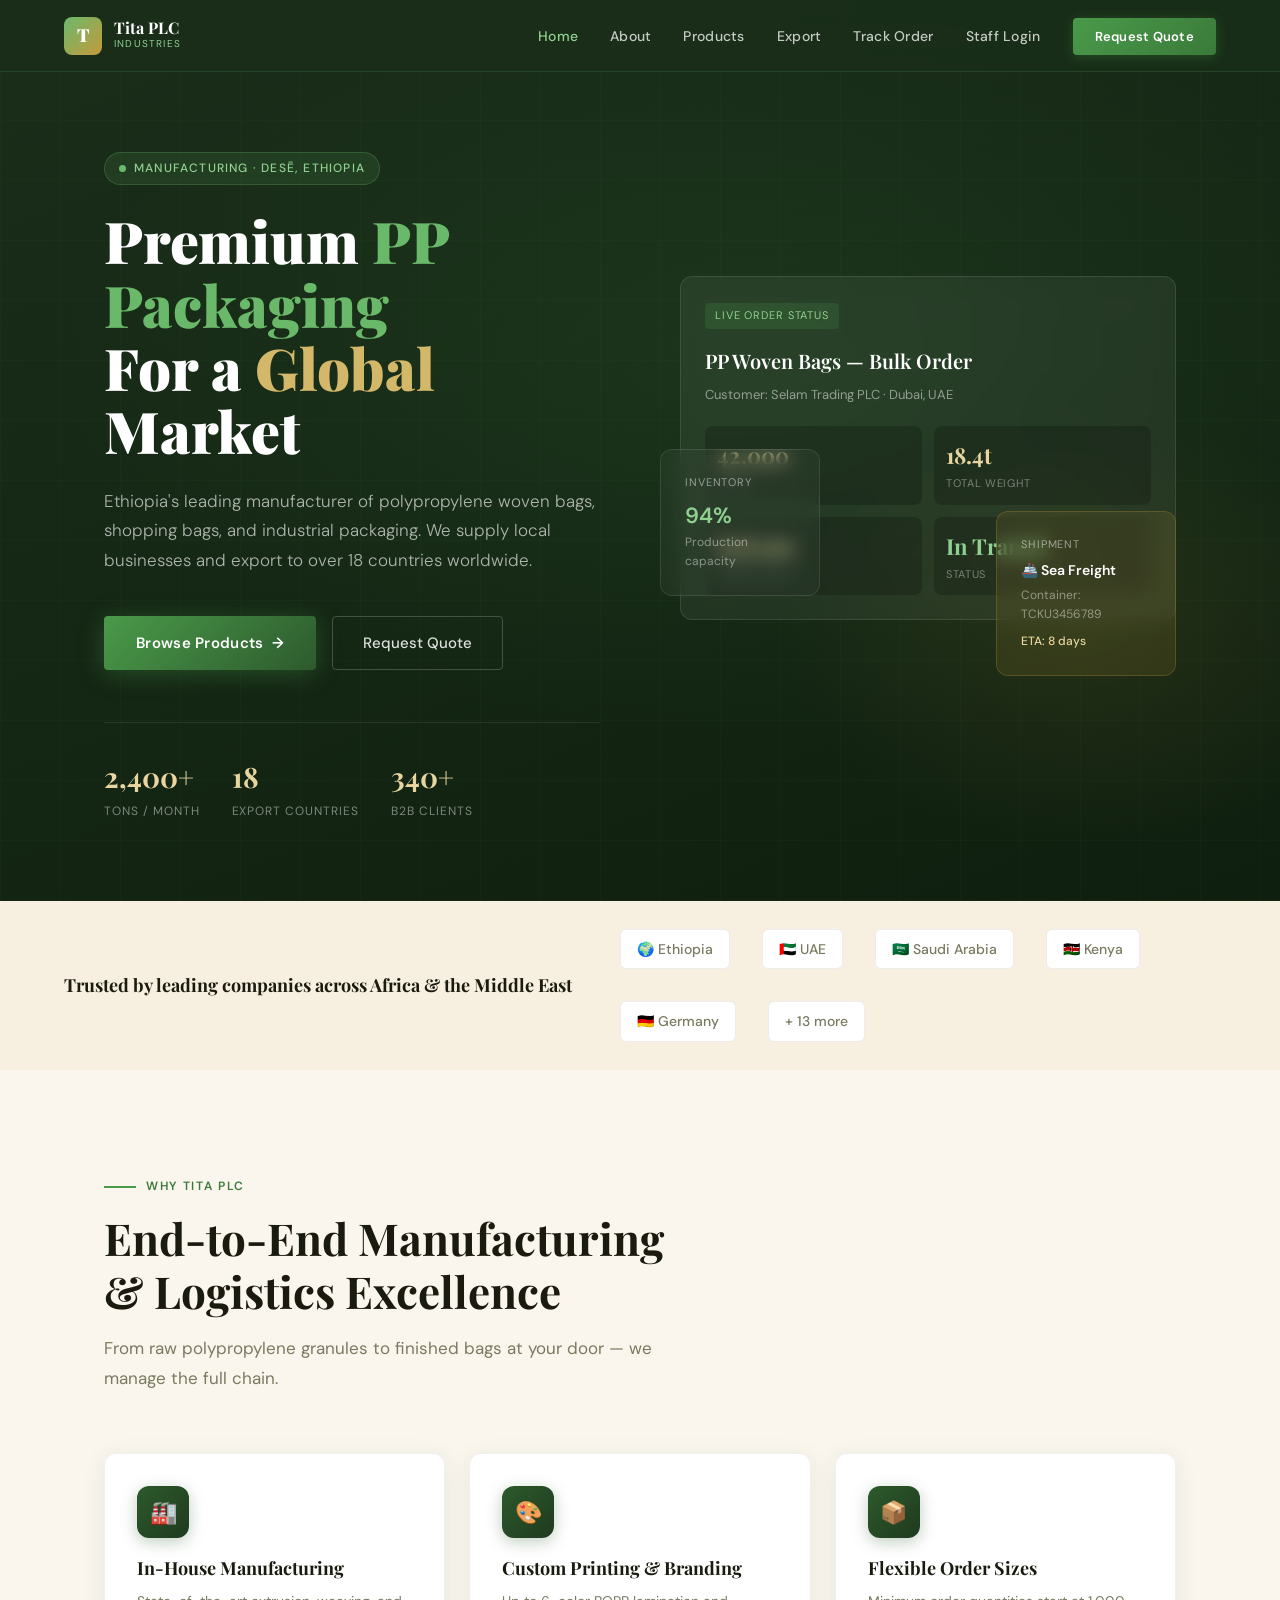
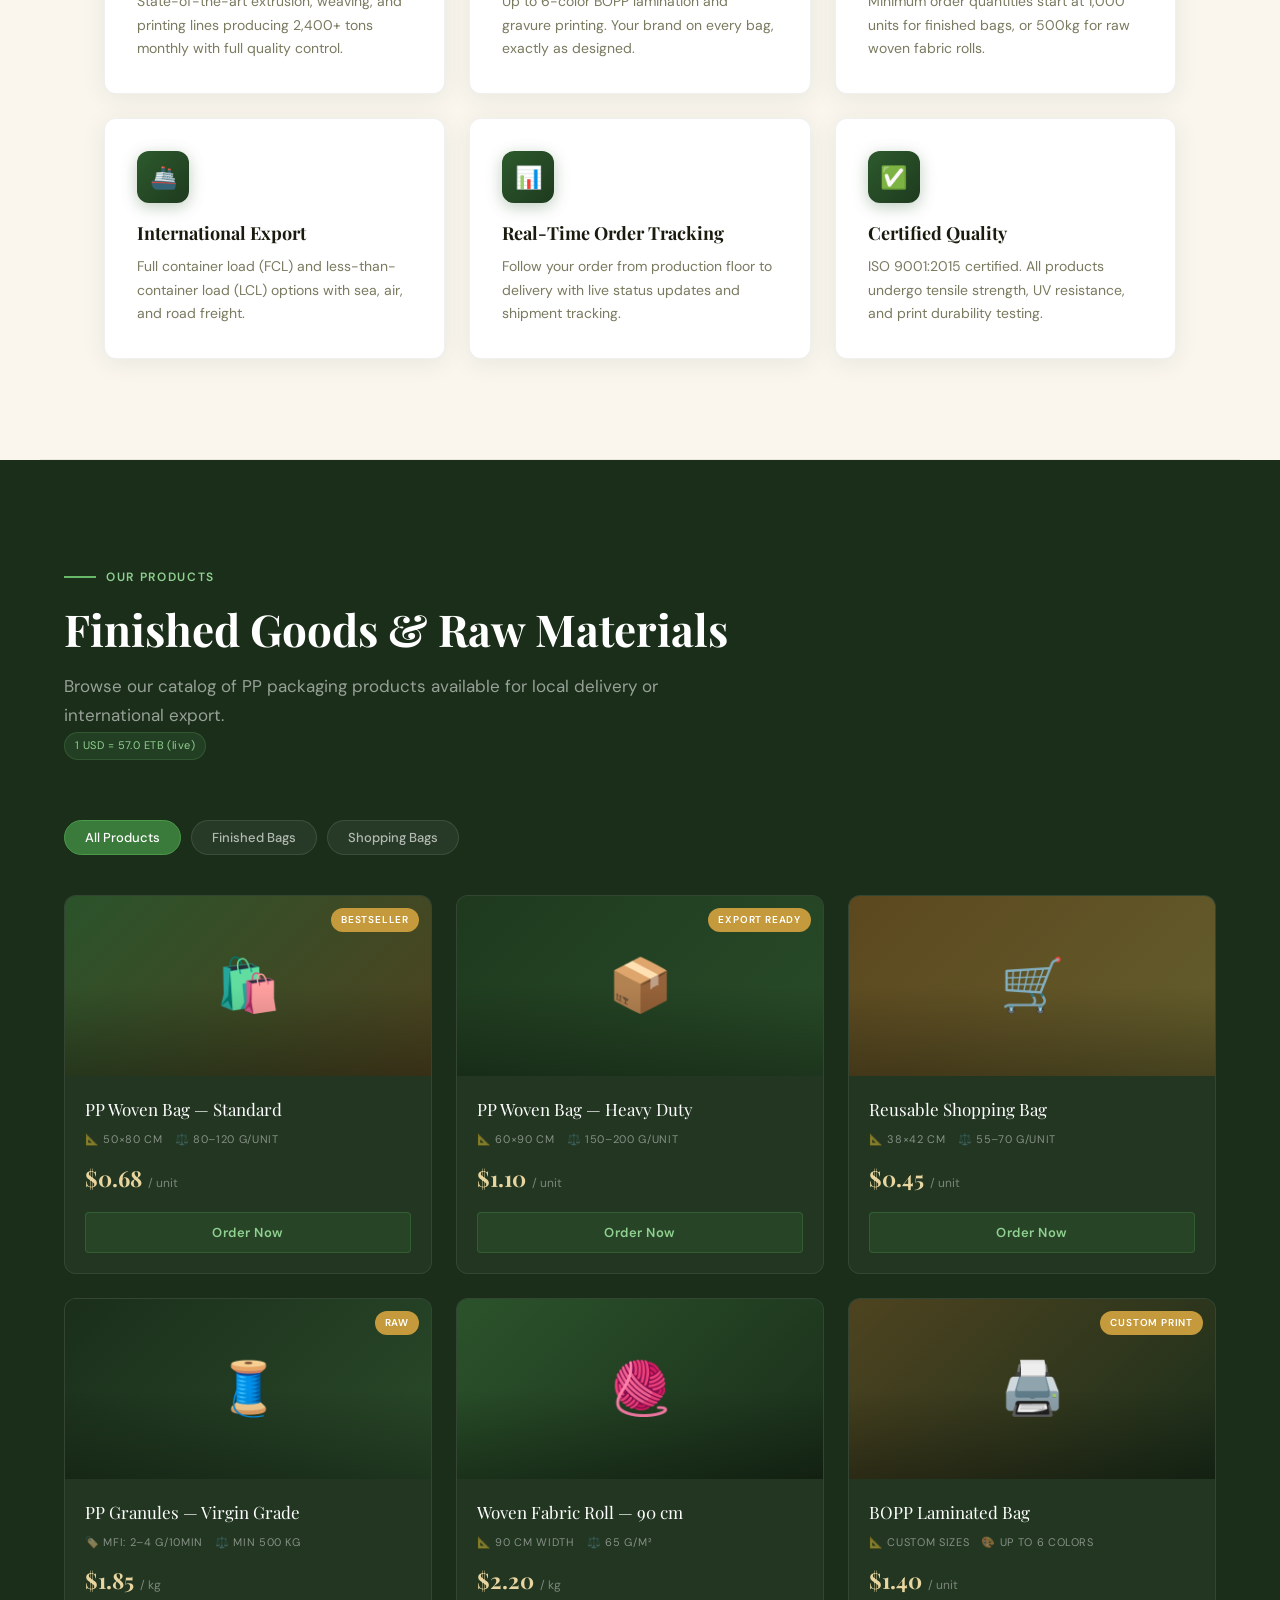
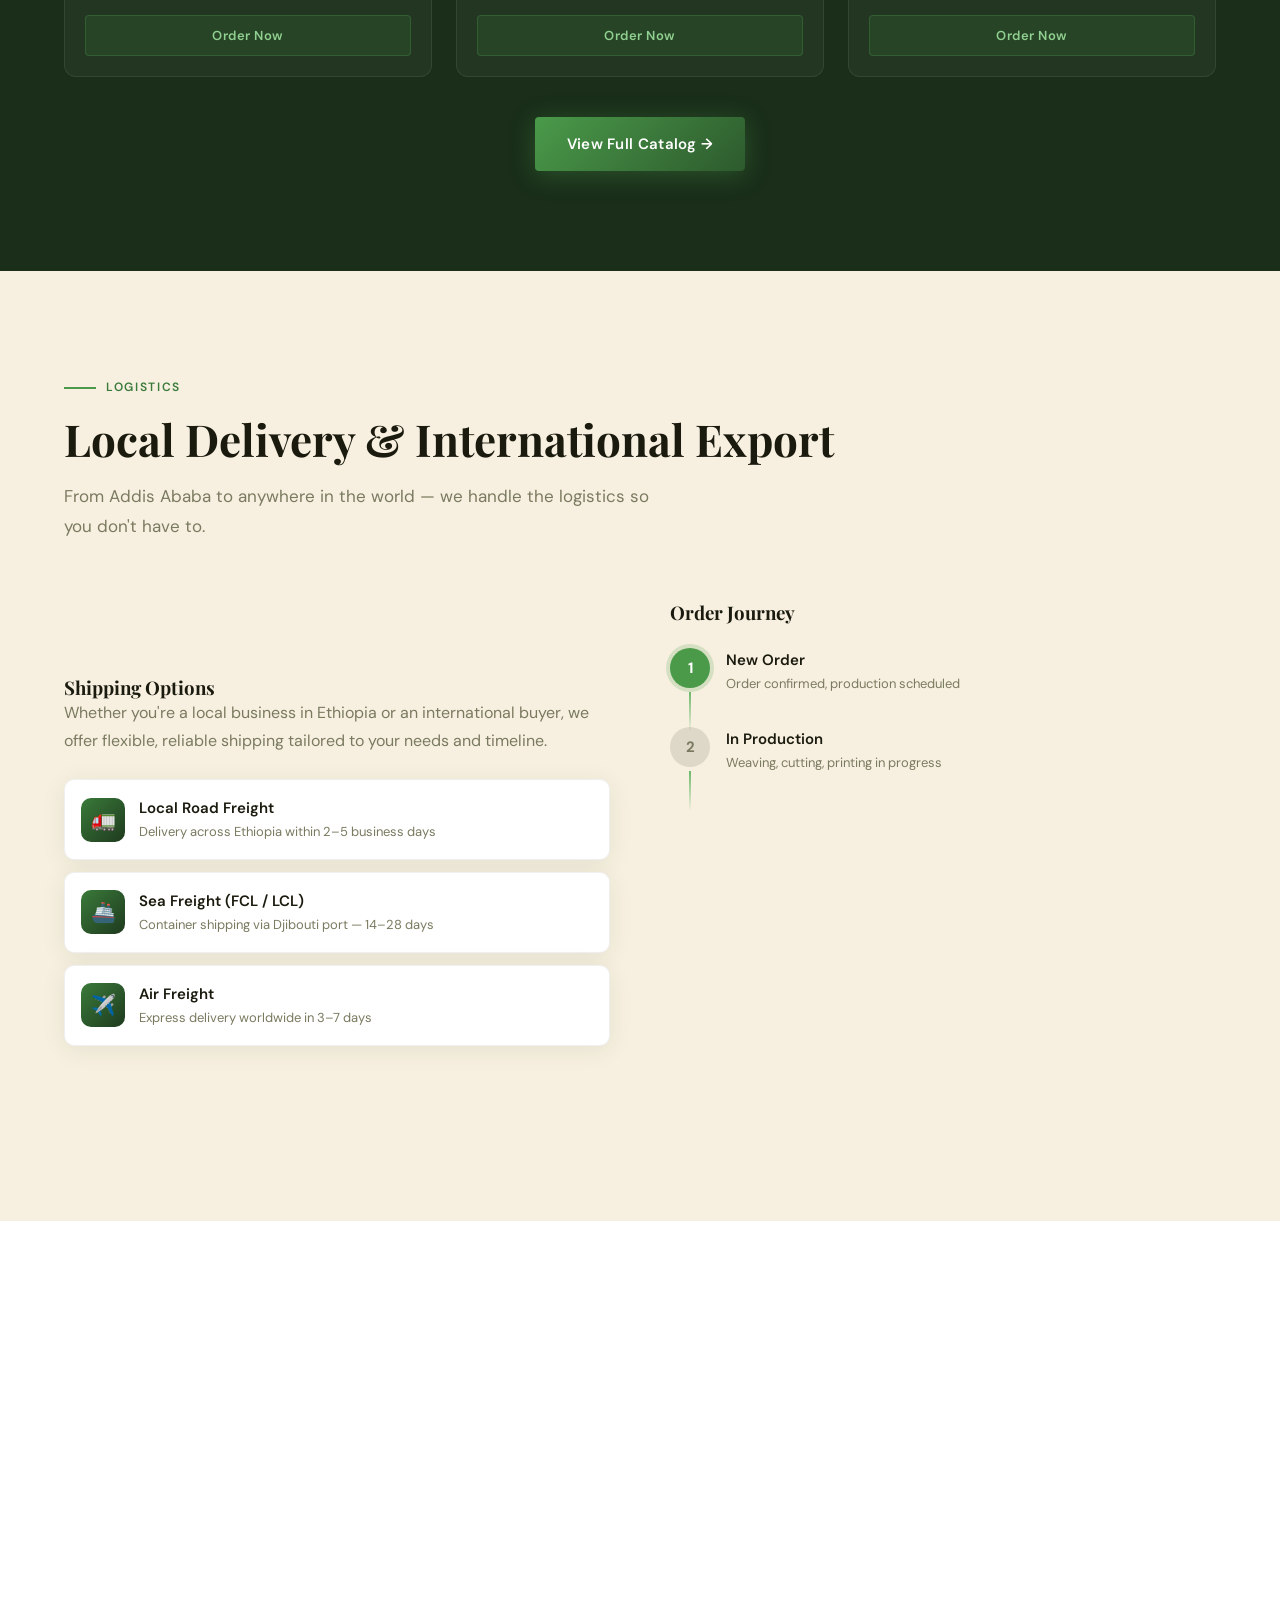
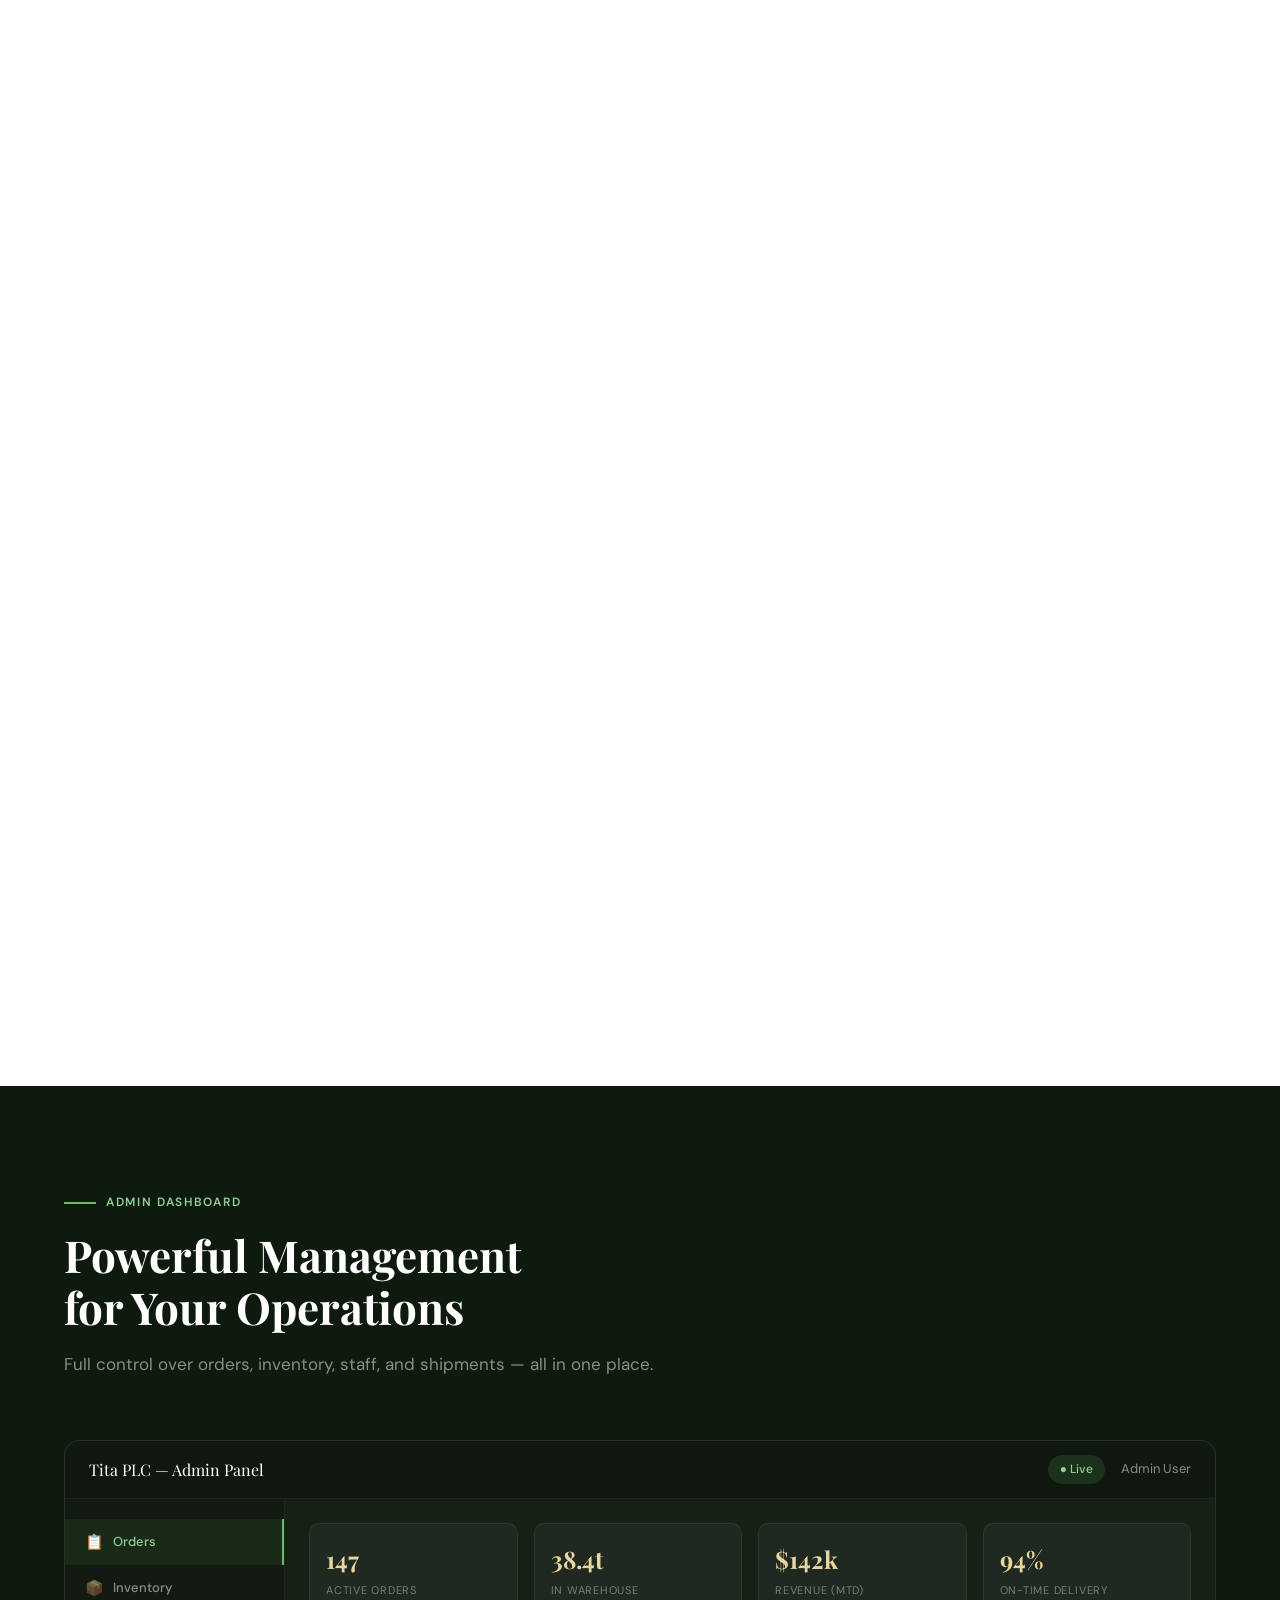
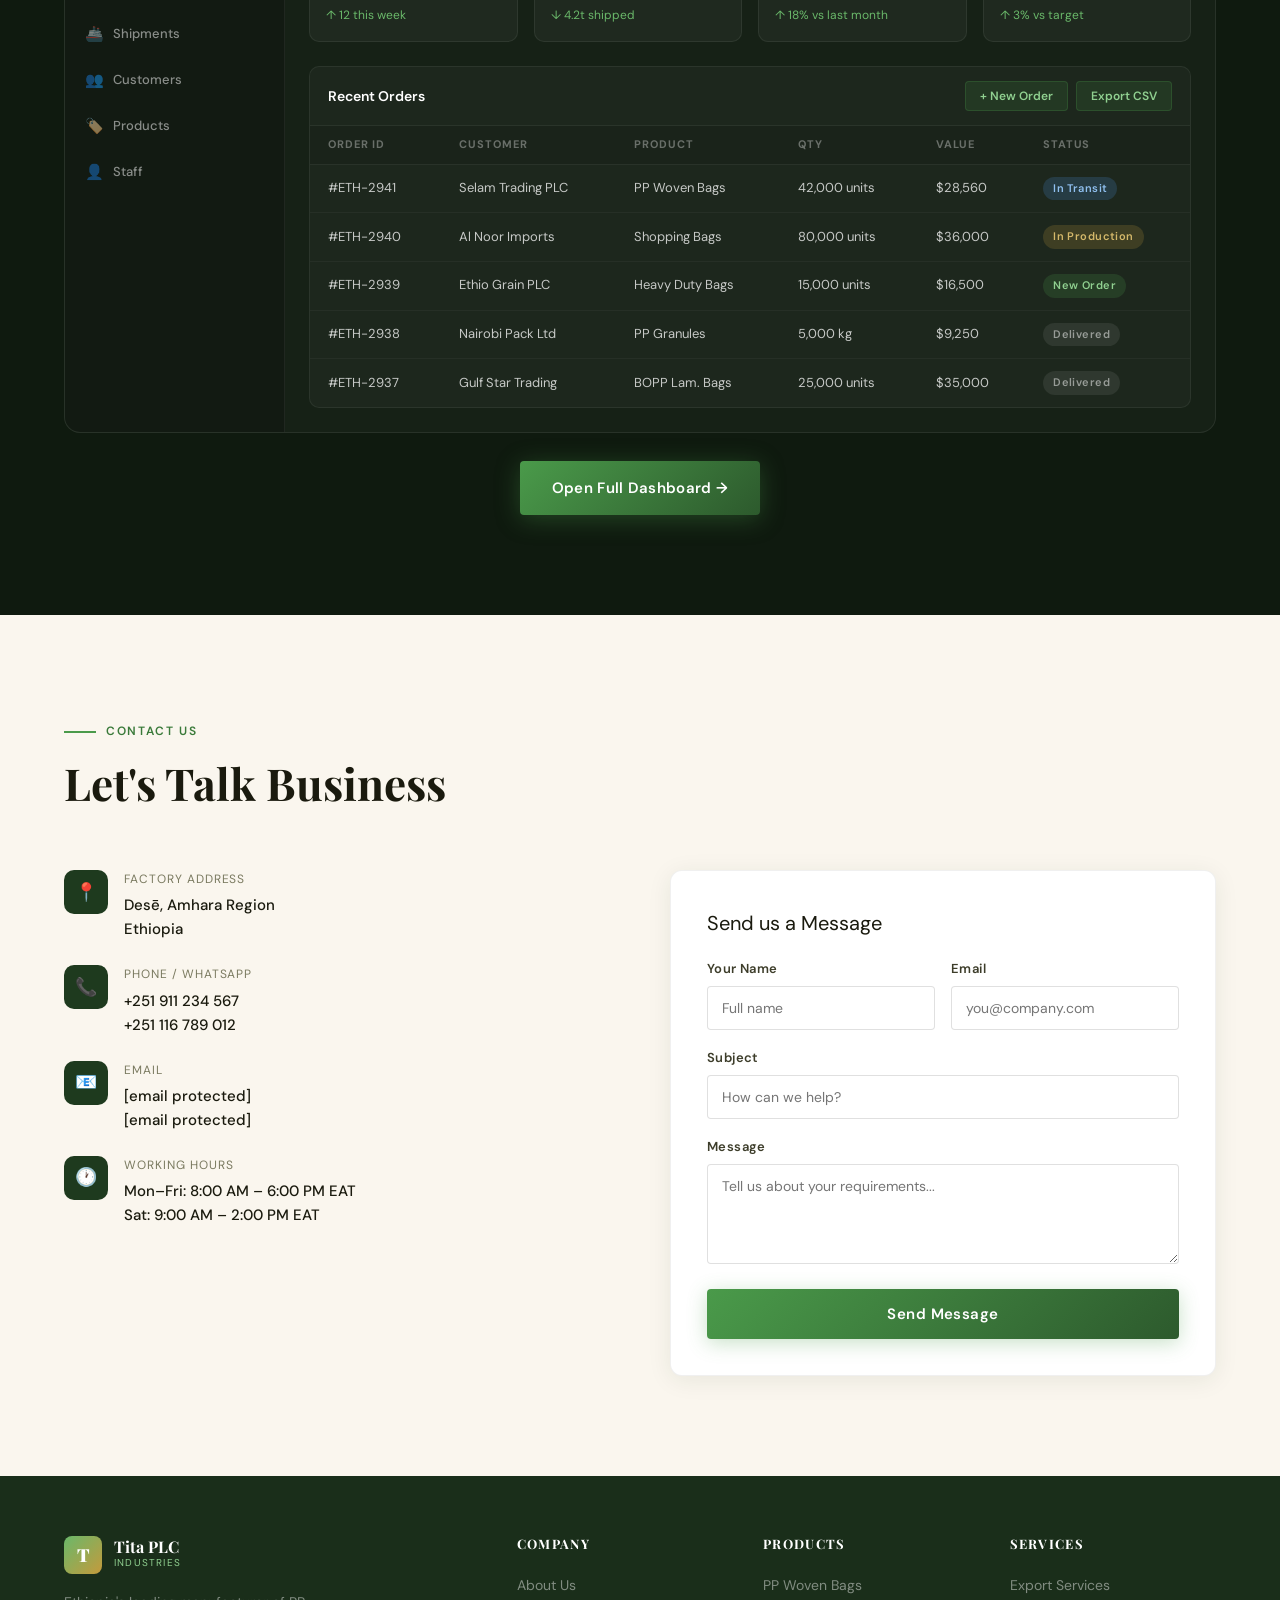
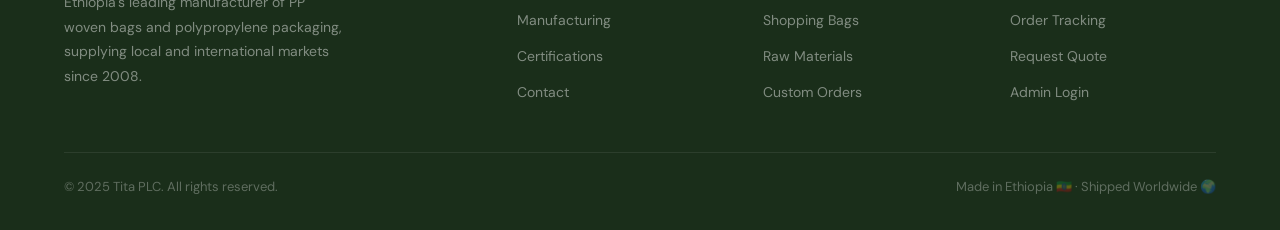
==== commit bd472df4: "Update index.html quote form uses client-set ETB prices from DinqFactory" ====
--- a/index.html
+++ b/index.html
@@ -577,7 +577,7 @@
     var data = await res.json();
     if (data.success && data.products) {
       data.products.forEach(function(p) {
-        PRODUCT_CATALOG[p.name] = { price: p.price, description: p.description };
+        PRODUCT_CATALOG[p.name] = { price: p.price, etb_price: p.etb_price || 0, description: p.description };
       });
     }
   } catch(e) {
@@ -607,7 +607,8 @@
   }
 
   var catalogItem = PRODUCT_CATALOG[product];
-  var unitPrice   = catalogItem ? parseFloat(catalogItem.price) : 0;
+  var unitPrice    = catalogItem ? parseFloat(catalogItem.price) : 0;
+  var unitPriceEtb = catalogItem ? parseFloat(catalogItem.etb_price || 0) : 0;
 
   // Weight per unit estimates (kg)
   var WEIGHTS = {
@@ -642,20 +643,49 @@
   weightDisplay.textContent = weightLabel;
 
   // Value calc
-  if (unitPrice > 0) {
-    var totalValue = 0;
+  if (unitPrice > 0 || unitPriceEtb > 0) {
+    var totalUsd = 0;
+    var totalEtb = 0;
+    var multiplier = 1;
+
     if (unit === 'g (grams)') {
-      totalValue = (qty / 1000) * (unitPrice / (weightPerUnit || 1));
+      multiplier = 1 / 1000;
     } else if (unit === 'kg') {
-      totalValue = qty * (unitPrice / (weightPerUnit || 1));
+      multiplier = 1 / (weightPerUnit || 1);
     } else if (unit === 'tons (MT)') {
-      totalValue = qty * 1000 * (unitPrice / (weightPerUnit || 1));
+      multiplier = 1000 / (weightPerUnit || 1);
     } else {
-      totalValue = qty * unitPrice;
+      multiplier = 1; // per unit
     }
-    var etb = (totalValue * 57).toLocaleString('en-US', { maximumFractionDigits: 0 });
-    valueDisplay.innerHTML = '$' + totalValue.toLocaleString('en-US', { minimumFractionDigits: 2, maximumFractionDigits: 2 }) +
-      '<br><span style="font-size:13px;color:var(--earth-400);">' + etb + ' ETB</span>';
+
+    totalUsd = qty * unitPrice * (unit === 'units' || unit === 'rolls' || unit === 'meters' ? 1 : multiplier);
+    totalEtb = qty * unitPriceEtb * (unit === 'units' || unit === 'rolls' || unit === 'meters' ? 1 : multiplier);
+
+    // Simpler: just multiply qty by unit price for all units
+    if (unit === 'g (grams)') {
+      totalUsd = (qty / 1000) * unitPrice / (weightPerUnit || 1);
+      totalEtb = (qty / 1000) * unitPriceEtb / (weightPerUnit || 1);
+    } else if (unit === 'kg') {
+      totalUsd = qty * unitPrice / (weightPerUnit || 1);
+      totalEtb = qty * unitPriceEtb / (weightPerUnit || 1);
+    } else if (unit === 'tons (MT)') {
+      totalUsd = qty * 1000 * unitPrice / (weightPerUnit || 1);
+      totalEtb = qty * 1000 * unitPriceEtb / (weightPerUnit || 1);
+    } else {
+      totalUsd = qty * unitPrice;
+      totalEtb = qty * unitPriceEtb;
+    }
+
+    var usdStr = unitPrice > 0 ? '$' + totalUsd.toLocaleString('en-US', { minimumFractionDigits: 2, maximumFractionDigits: 2 }) : '';
+    var etbStr = unitPriceEtb > 0 ? totalEtb.toLocaleString('en-US', { maximumFractionDigits: 0 }) + ' ETB' : '';
+
+    if (usdStr && etbStr) {
+      valueDisplay.innerHTML = usdStr + '<br><span style="font-size:13px;color:var(--earth-400);">' + etbStr + '</span>';
+    } else if (usdStr) {
+      valueDisplay.innerHTML = usdStr;
+    } else {
+      valueDisplay.innerHTML = '<span style="font-size:15px;color:var(--earth-300);">' + etbStr + '</span>';
+    }
   } else if (product === 'Custom / Multiple Products' || !catalogItem) {
     valueDisplay.innerHTML = '<span style="font-size:14px;color:rgba(255,255,255,0.5);">Our team will quote within 24hrs</span>';
   } else {
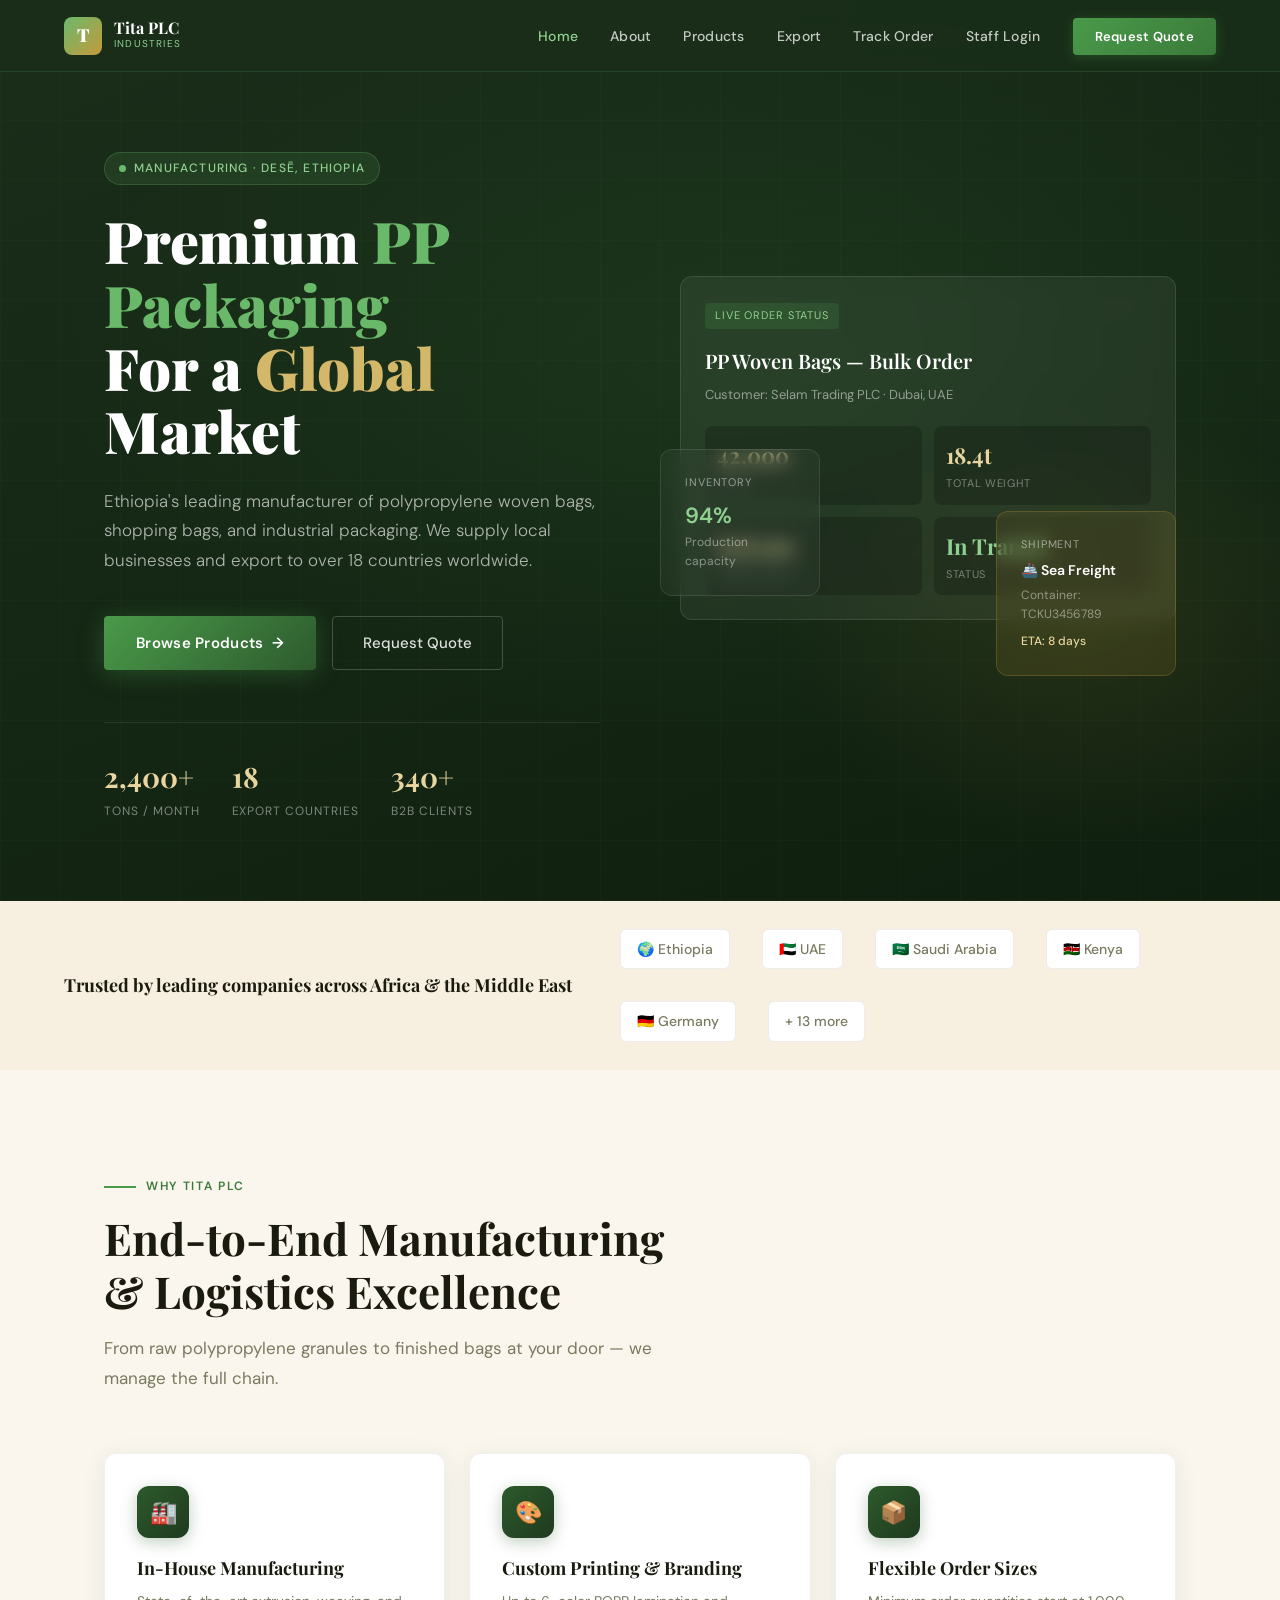
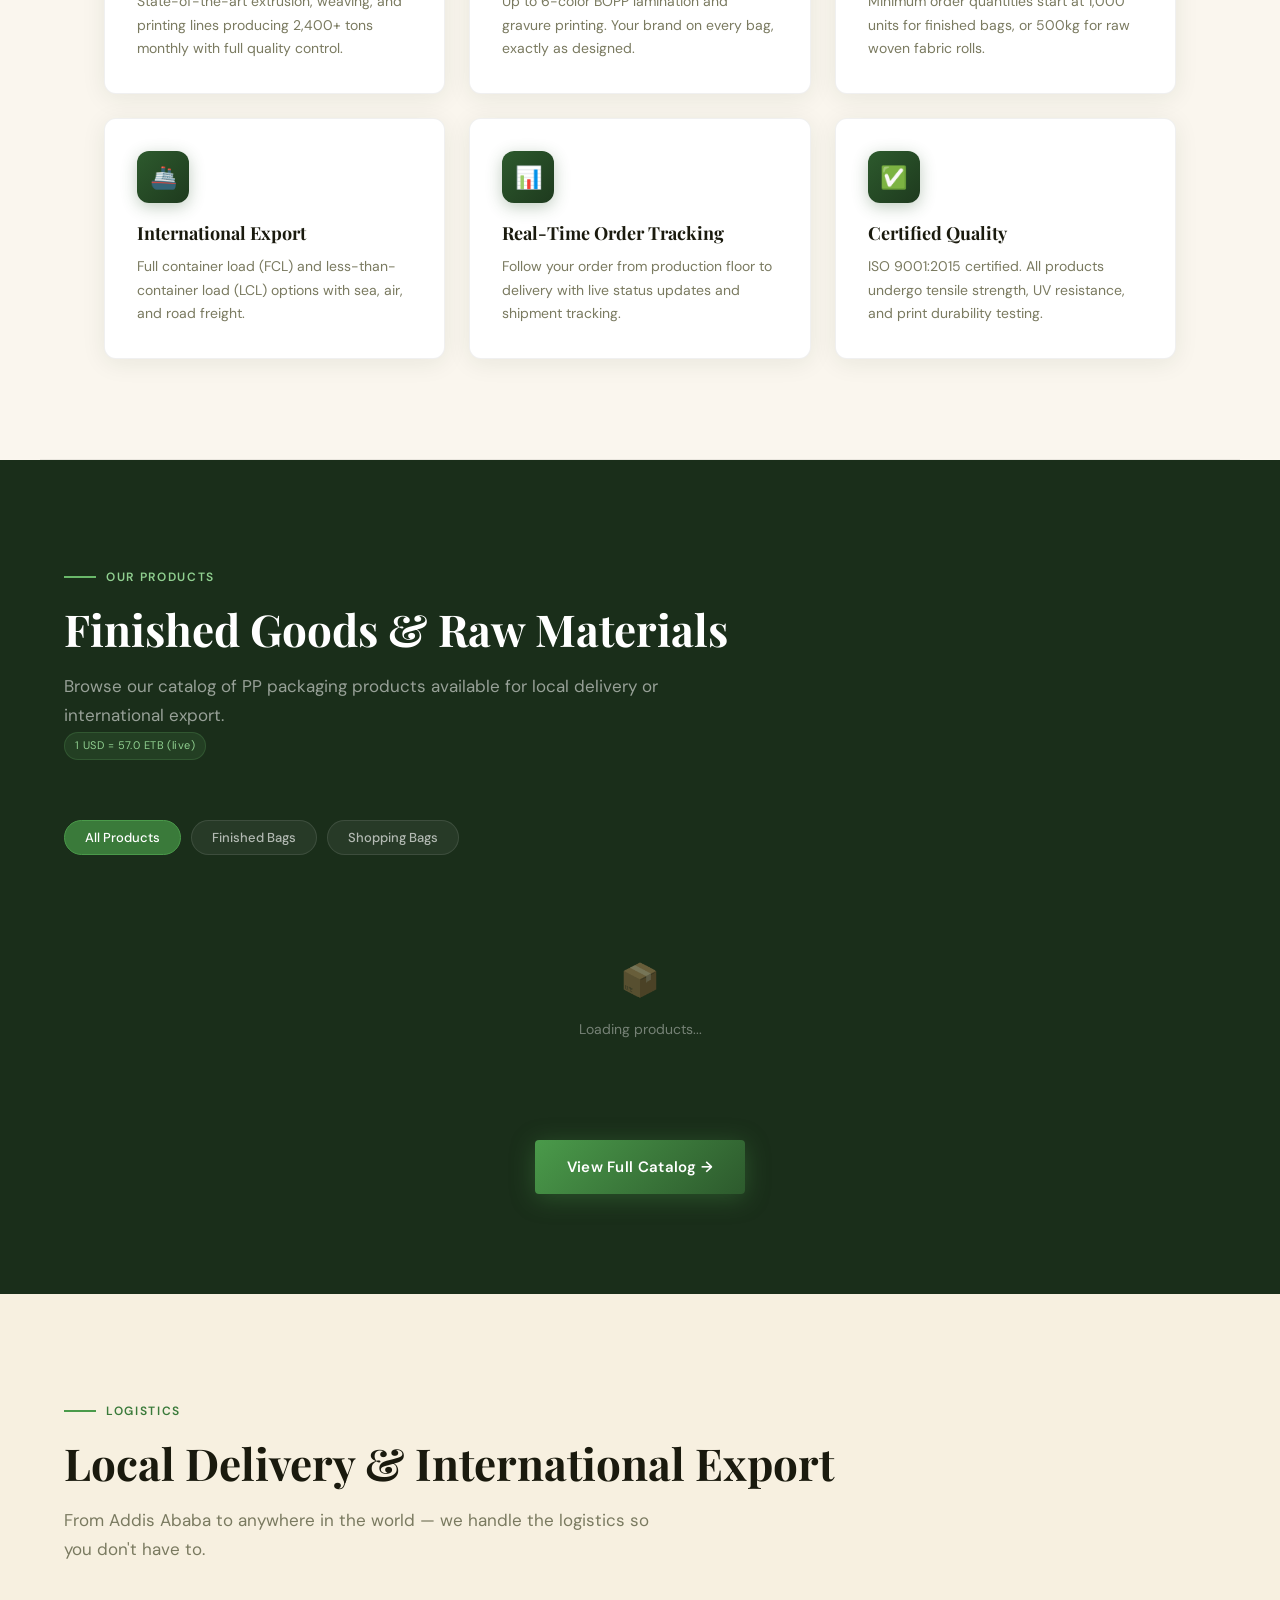
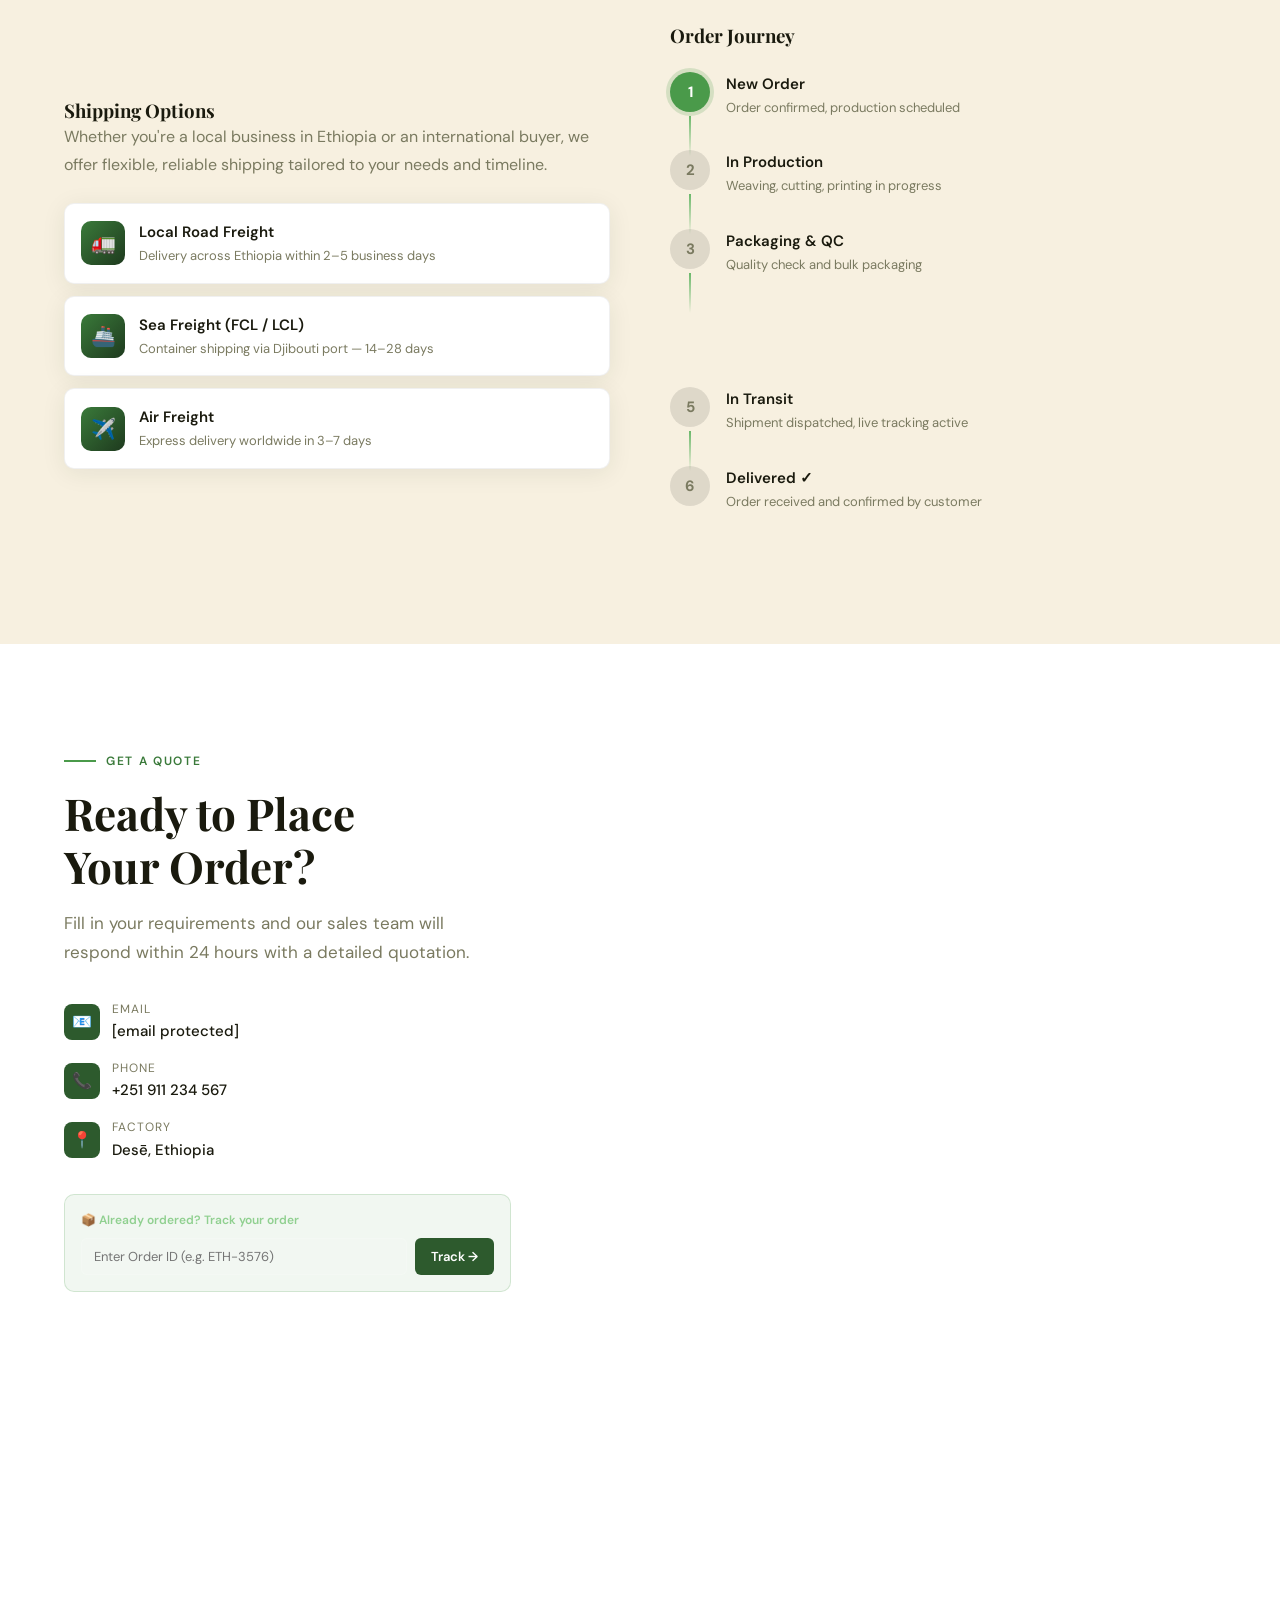
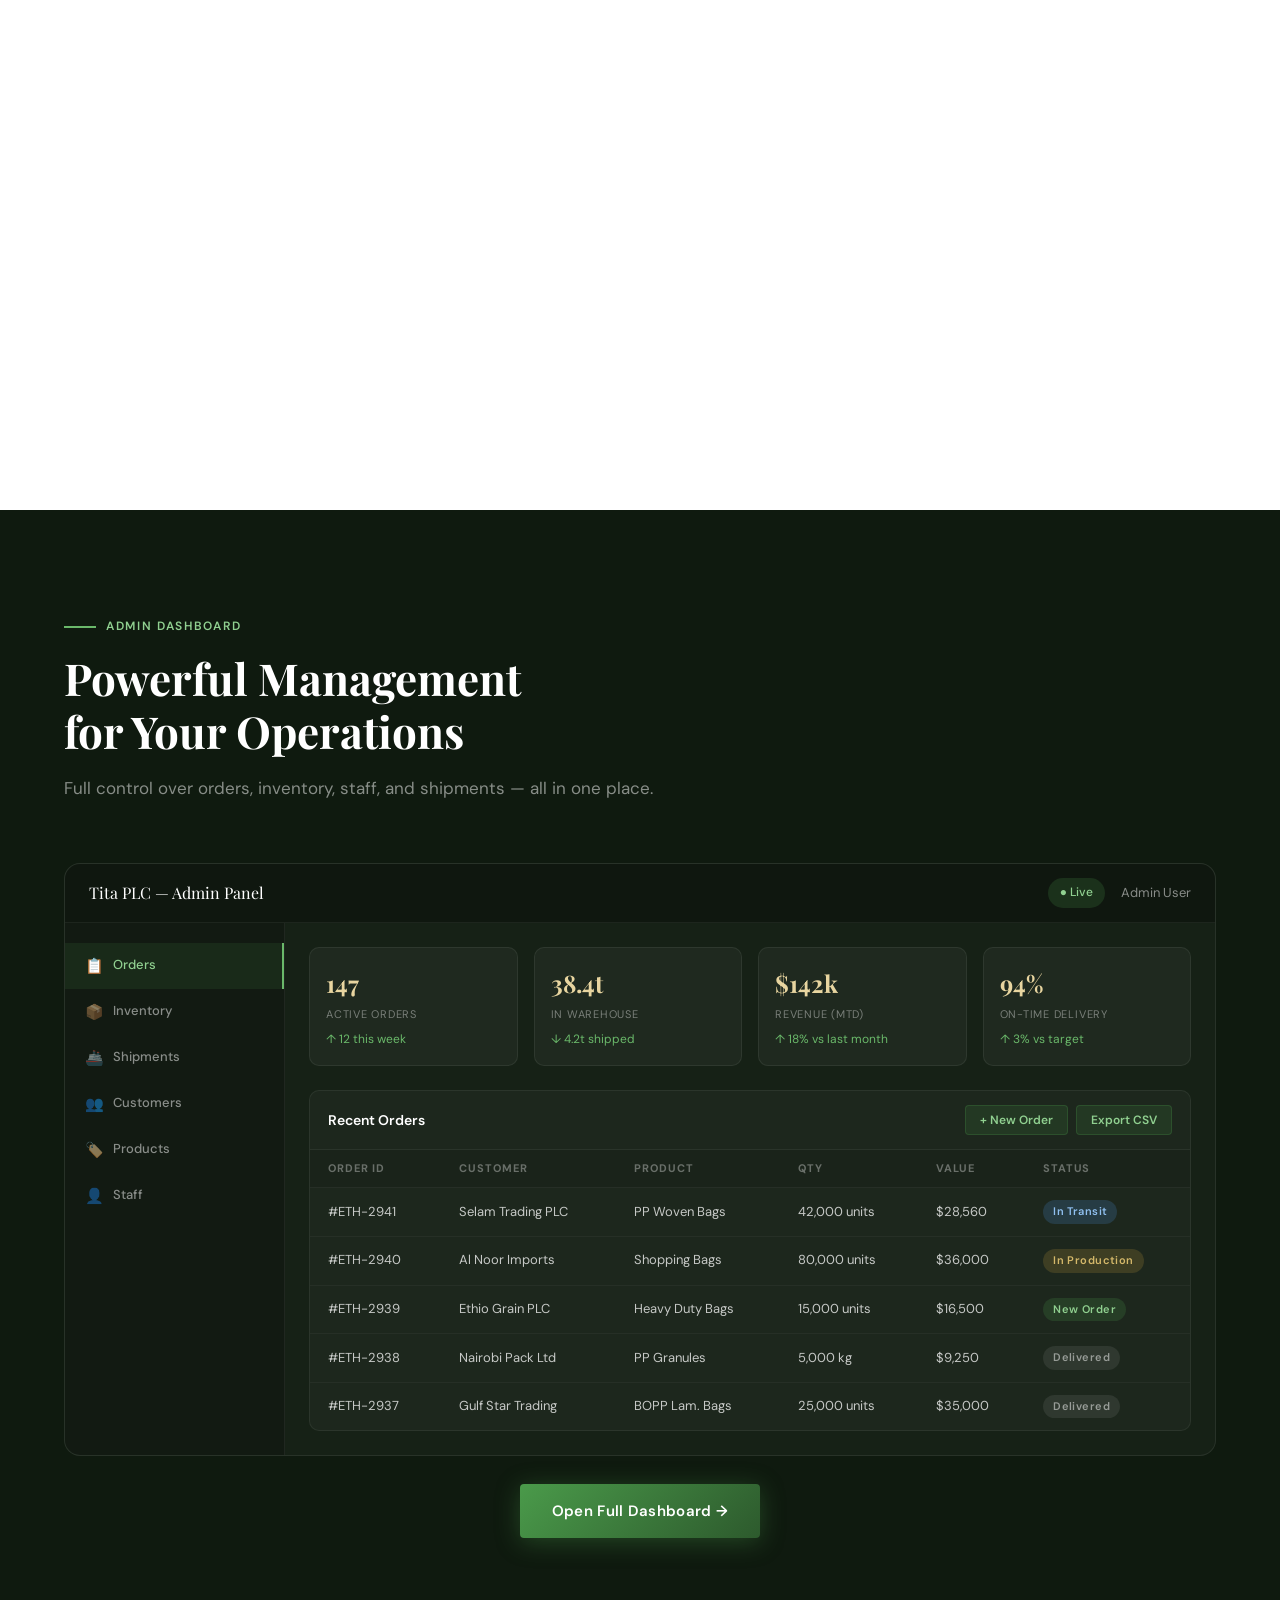
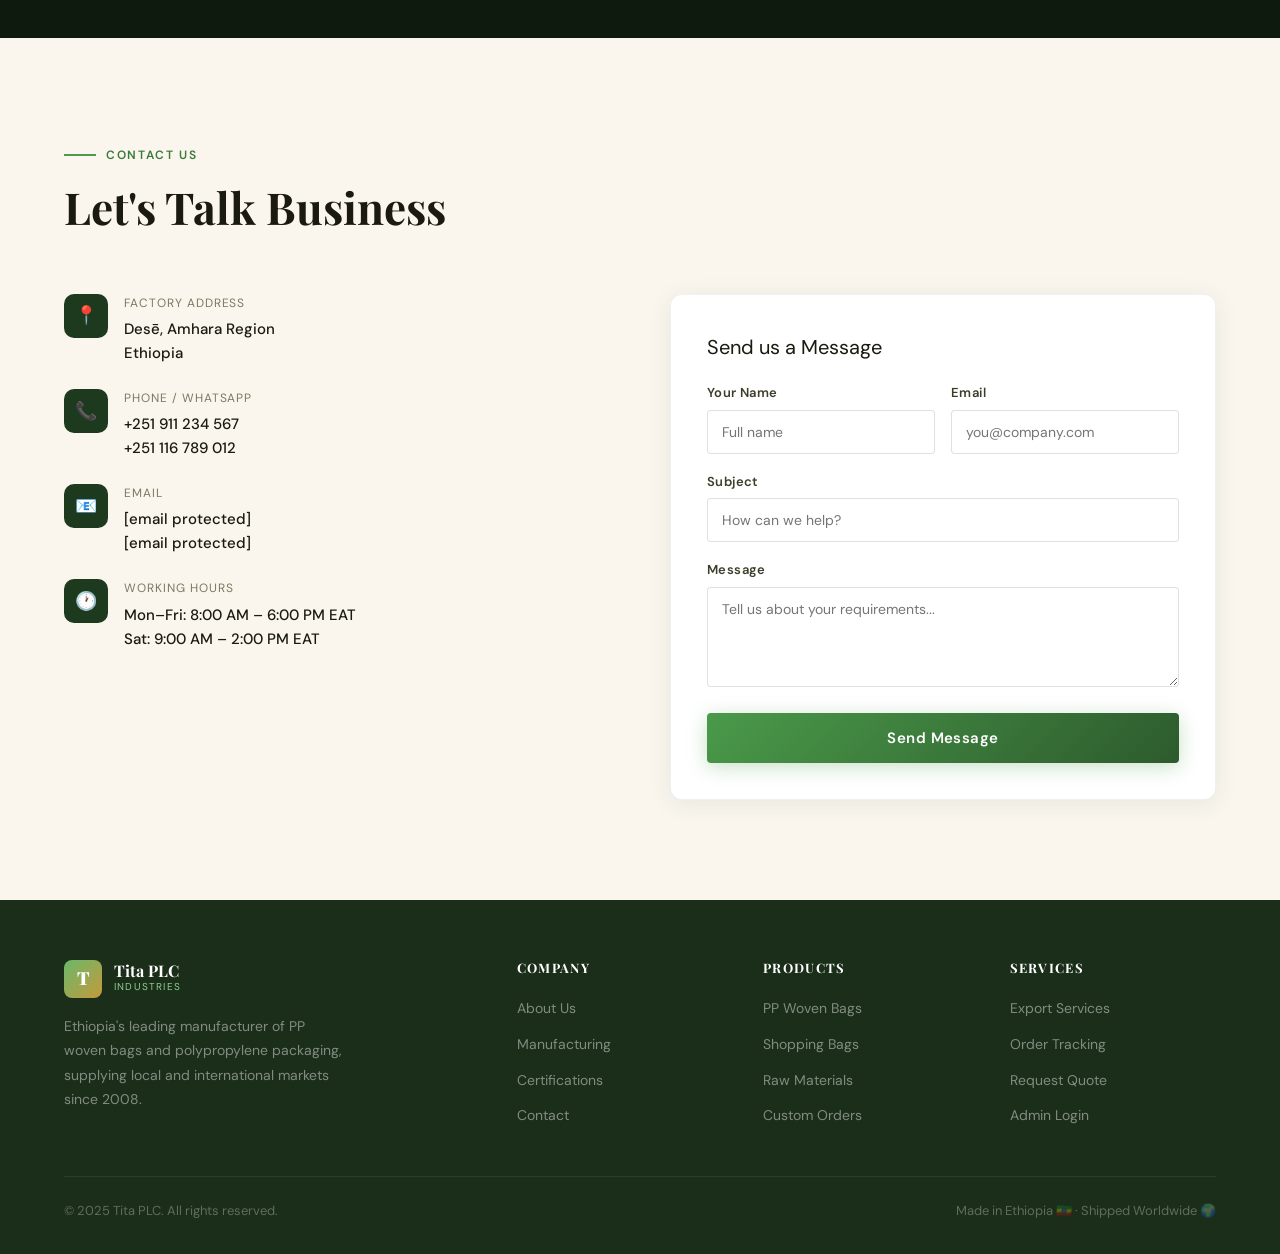
==== commit aea55b6f: "Update index.html dynamic product grid from DinqFactory catalog" ====
--- a/index.html
+++ b/index.html
@@ -142,60 +142,12 @@
       <button class="filter-btn" data-filter="finished">Finished Bags</button>
       <button class="filter-btn" data-filter="shopping">Shopping Bags</button>
     </div>
-    <div class="products-grid">
-      <div class="product-card fade-up" data-category="finished">
-        <div class="product-img">🛍️<div class="product-badge">Bestseller</div></div>
-        <div class="product-body">
-          <div class="product-name">PP Woven Bag — Standard</div>
-          <div class="product-specs"><span class="product-spec">📐 50×80 cm</span><span class="product-spec">⚖️ 80–120 g/unit</span></div>
-          <div class="product-price"><span class="product-price-val">$0.68</span><span class="product-price-unit">/ unit</span></div>
-          <button class="btn-product" onclick="openModal('orderModal')">Order Now</button>
-        </div>
-      </div>
-      <div class="product-card fade-up" data-category="finished">
-        <div class="product-img" style="background:linear-gradient(135deg,rgba(30,58,30,0.9),rgba(45,90,45,0.6));">📦<div class="product-badge">Export Ready</div></div>
-        <div class="product-body">
-          <div class="product-name">PP Woven Bag — Heavy Duty</div>
-          <div class="product-specs"><span class="product-spec">📐 60×90 cm</span><span class="product-spec">⚖️ 150–200 g/unit</span></div>
-          <div class="product-price"><span class="product-price-val">$1.10</span><span class="product-price-unit">/ unit</span></div>
-          <button class="btn-product" onclick="openModal('orderModal')">Order Now</button>
-        </div>
-      </div>
-      <div class="product-card fade-up" data-category="shopping">
-        <div class="product-img" style="background:linear-gradient(135deg,rgba(107,76,30,0.8),rgba(196,154,60,0.4));">🛒</div>
-        <div class="product-body">
-          <div class="product-name">Reusable Shopping Bag</div>
-          <div class="product-specs"><span class="product-spec">📐 38×42 cm</span><span class="product-spec">⚖️ 55–70 g/unit</span></div>
-          <div class="product-price"><span class="product-price-val">$0.45</span><span class="product-price-unit">/ unit</span></div>
-          <button class="btn-product" onclick="openModal('orderModal')">Order Now</button>
-        </div>
-      </div>
-      <div class="product-card fade-up" data-category="raw">
-        <div class="product-img" style="background:linear-gradient(135deg,rgba(26,46,26,0.95),rgba(74,154,74,0.2));">🧵<div class="product-badge">Raw</div></div>
-        <div class="product-body">
-          <div class="product-name">PP Granules — Virgin Grade</div>
-          <div class="product-specs"><span class="product-spec">🏷️ MFI: 2–4 g/10min</span><span class="product-spec">⚖️ Min 500 kg</span></div>
-          <div class="product-price"><span class="product-price-val">$1.85</span><span class="product-price-unit">/ kg</span></div>
-          <button class="btn-product" onclick="openModal('orderModal')">Order Now</button>
-        </div>
-      </div>
-      <div class="product-card fade-up" data-category="raw">
-        <div class="product-img" style="background:linear-gradient(135deg,rgba(45,90,45,0.8),rgba(26,46,26,0.95));">🧶</div>
-        <div class="product-body">
-          <div class="product-name">Woven Fabric Roll — 90 cm</div>
-          <div class="product-specs"><span class="product-spec">📐 90 cm width</span><span class="product-spec">⚖️ 65 g/m²</span></div>
-          <div class="product-price"><span class="product-price-val">$2.20</span><span class="product-price-unit">/ kg</span></div>
-          <button class="btn-product" onclick="openModal('orderModal')">Order Now</button>
-        </div>
-      </div>
-      <div class="product-card fade-up" data-category="shopping">
-        <div class="product-img" style="background:linear-gradient(135deg,rgba(107,76,30,0.6),rgba(26,46,26,0.9));">🖨️<div class="product-badge">Custom Print</div></div>
-        <div class="product-body">
-          <div class="product-name">BOPP Laminated Bag</div>
-          <div class="product-specs"><span class="product-spec">📐 Custom sizes</span><span class="product-spec">🎨 Up to 6 colors</span></div>
-          <div class="product-price"><span class="product-price-val">$1.40</span><span class="product-price-unit">/ unit</span></div>
-          <button class="btn-product" onclick="openModal('orderModal')">Order Now</button>
-        </div>
+    <!-- Dynamic product grid — loaded from DinqFactory -->
+    <div class="products-grid" id="productsGrid">
+      <!-- Loading state -->
+      <div style="grid-column:1/-1;text-align:center;padding:60px 20px;color:rgba(255,255,255,0.4);">
+        <div style="font-size:32px;margin-bottom:12px;">📦</div>
+        <div style="font-size:14px;">Loading products...</div>
       </div>
     </div>
     <div style="text-align:center;margin-top:40px;">
@@ -567,9 +519,80 @@
 <script data-cfasync="false" src="/cdn-cgi/scripts/5c5dd728/cloudflare-static/email-decode.min.js"></script><script src="js/main.js"></script>
 <script>
 // ============================================================
+// Product card icons + categories mapping
+// ============================================================
+var PRODUCT_ICONS = {
+  'PP Woven Bag — Standard':    { icon: '🛍️', bg: 'linear-gradient(135deg,rgba(45,90,45,0.8),rgba(26,46,26,0.95))', badge: 'Bestseller', category: 'finished' },
+  'PP Woven Bag — Heavy Duty':  { icon: '📦', bg: 'linear-gradient(135deg,rgba(30,58,30,0.9),rgba(45,90,45,0.6))', badge: 'Export Ready', category: 'finished' },
+  'Reusable Shopping Bag':      { icon: '🛒', bg: 'linear-gradient(135deg,rgba(107,76,30,0.8),rgba(196,154,60,0.4))', badge: '', category: 'shopping' },
+  'BOPP Laminated Bag':         { icon: '🖨️', bg: 'linear-gradient(135deg,rgba(107,76,30,0.6),rgba(26,46,26,0.9))', badge: 'Custom Print', category: 'shopping' },
+  'PP Granules — Virgin Grade': { icon: '🧵', bg: 'linear-gradient(135deg,rgba(26,46,26,0.95),rgba(74,154,74,0.2))', badge: 'Raw', category: 'raw' },
+  'Woven Fabric Roll — 90 cm':  { icon: '🧶', bg: 'linear-gradient(135deg,rgba(45,90,45,0.8),rgba(26,46,26,0.95))', badge: 'Raw', category: 'raw' },
+};
+
+function renderProductGrid(products) {
+  var grid = document.getElementById('productsGrid');
+  if (!grid) return;
+
+  if (!products || products.length === 0) {
+    grid.innerHTML = '<div style="grid-column:1/-1;text-align:center;padding:60px 20px;color:rgba(255,255,255,0.4);"><div style="font-size:32px;margin-bottom:12px;">📦</div><div>No products available</div></div>';
+    return;
+  }
+
+  grid.innerHTML = products.map(function(p) {
+    var meta    = PRODUCT_ICONS[p.name] || { icon: '📦', bg: 'linear-gradient(135deg,rgba(45,90,45,0.8),rgba(26,46,26,0.95))', badge: '', category: 'finished' };
+    var usdPrice = parseFloat(p.price) || 0;
+    var etbPrice = parseFloat(p.etb_price) || 0;
+    var desc     = p.description || '';
+
+    // Extract specs from description
+    var specs = desc.split('|').map(function(s) { return s.trim(); }).filter(Boolean);
+    var specsHtml = specs.slice(0, 2).map(function(s) {
+      return '<span class="product-spec">' + s + '</span>';
+    }).join('');
+
+    // Price display
+    var priceHtml = '';
+    if (usdPrice > 0 && etbPrice > 0) {
+      priceHtml = '<div class="product-price"><span class="product-price-val">$' + usdPrice.toFixed(2) + '</span></div>' +
+        '<div style="font-size:13px;color:var(--earth-400);margin-top:-8px;margin-bottom:12px;">' + etbPrice.toLocaleString() + ' ETB</div>';
+    } else if (usdPrice > 0) {
+      priceHtml = '<div class="product-price"><span class="product-price-val">$' + usdPrice.toFixed(2) + '</span></div>';
+    } else if (etbPrice > 0) {
+      priceHtml = '<div class="product-price"><span class="product-price-val" style="font-size:18px;">' + etbPrice.toLocaleString() + ' ETB</span></div>';
+    } else {
+      priceHtml = '<div class="product-price"><span style="font-size:13px;color:rgba(255,255,255,0.4);">Price on request</span></div>';
+    }
+
+    return '<div class="product-card fade-up animate" data-category="' + meta.category + '">' +
+      '<div class="product-img" style="background:' + meta.bg + ';">' +
+        meta.icon +
+        (meta.badge ? '<div class="product-badge">' + meta.badge + '</div>' : '') +
+      '</div>' +
+      '<div class="product-body">' +
+        '<div class="product-name">' + p.name + '</div>' +
+        (specsHtml ? '<div class="product-specs">' + specsHtml + '</div>' : '') +
+        priceHtml +
+        '<button class="btn-product" onclick="openModal('orderModal')">Order Now</button>' +
+      '</div>' +
+    '</div>';
+  }).join('');
+
+  // Re-init product filter for dynamic cards
+  initProductFilter();
+
+  // Animate new cards
+  setTimeout(function() {
+    grid.querySelectorAll('.fade-up.animate').forEach(function(el) {
+      el.classList.add('visible');
+    });
+  }, 100);
+}
+
+// ============================================================
 // Fetch live prices from DinqFactory product catalog
 // ============================================================
-var PRODUCT_CATALOG = {}; // name → { price, description }
+var PRODUCT_CATALOG = {}; // name → { price, etb_price, description }
 
 async function loadProductPrices() {
   try {
@@ -579,9 +602,12 @@
       data.products.forEach(function(p) {
         PRODUCT_CATALOG[p.name] = { price: p.price, etb_price: p.etb_price || 0, description: p.description };
       });
+      renderProductGrid(data.products);
     }
   } catch(e) {
     console.log('Could not load product prices:', e);
+    var grid = document.getElementById('productsGrid');
+    if (grid) grid.innerHTML = '<div style="grid-column:1/-1;text-align:center;padding:60px 20px;color:rgba(255,255,255,0.4);"><div style="font-size:32px;margin-bottom:12px;">📦</div><div>Contact us for our full product catalog</div></div>';
   }
 }
 
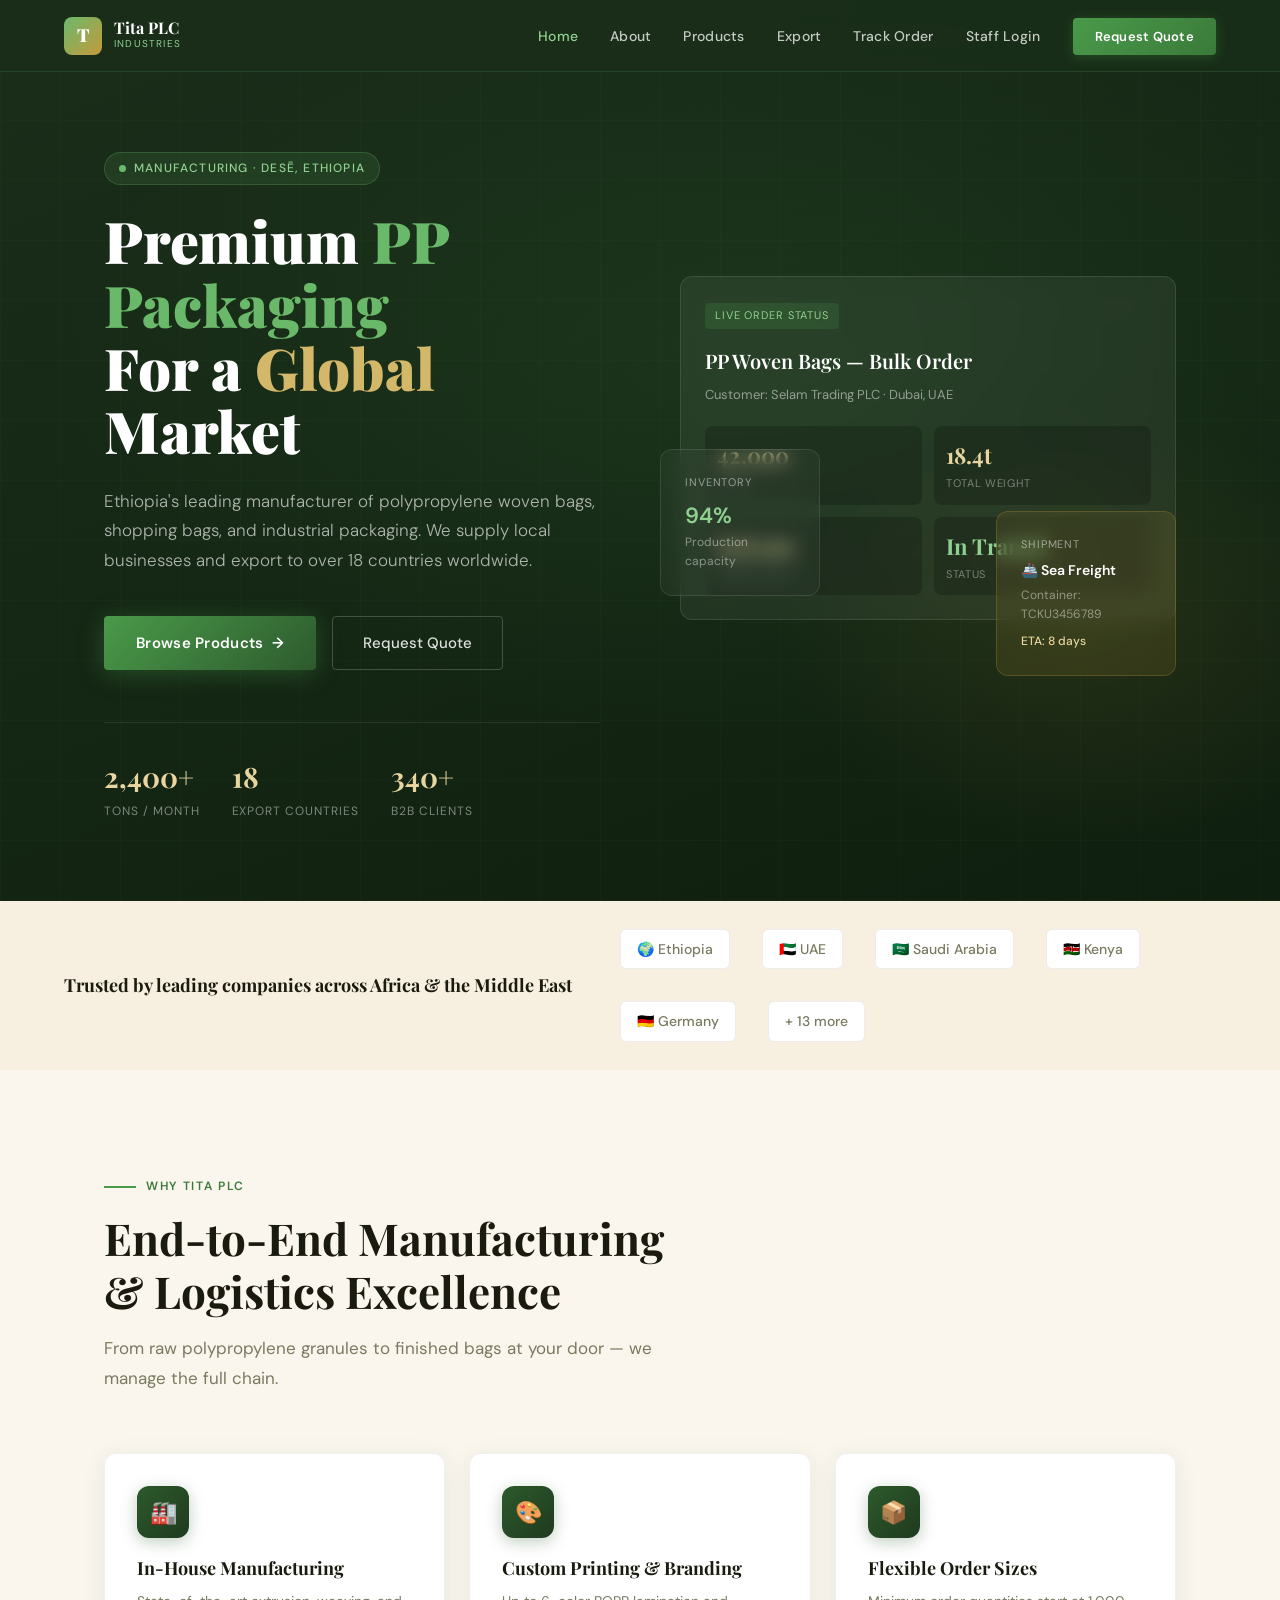
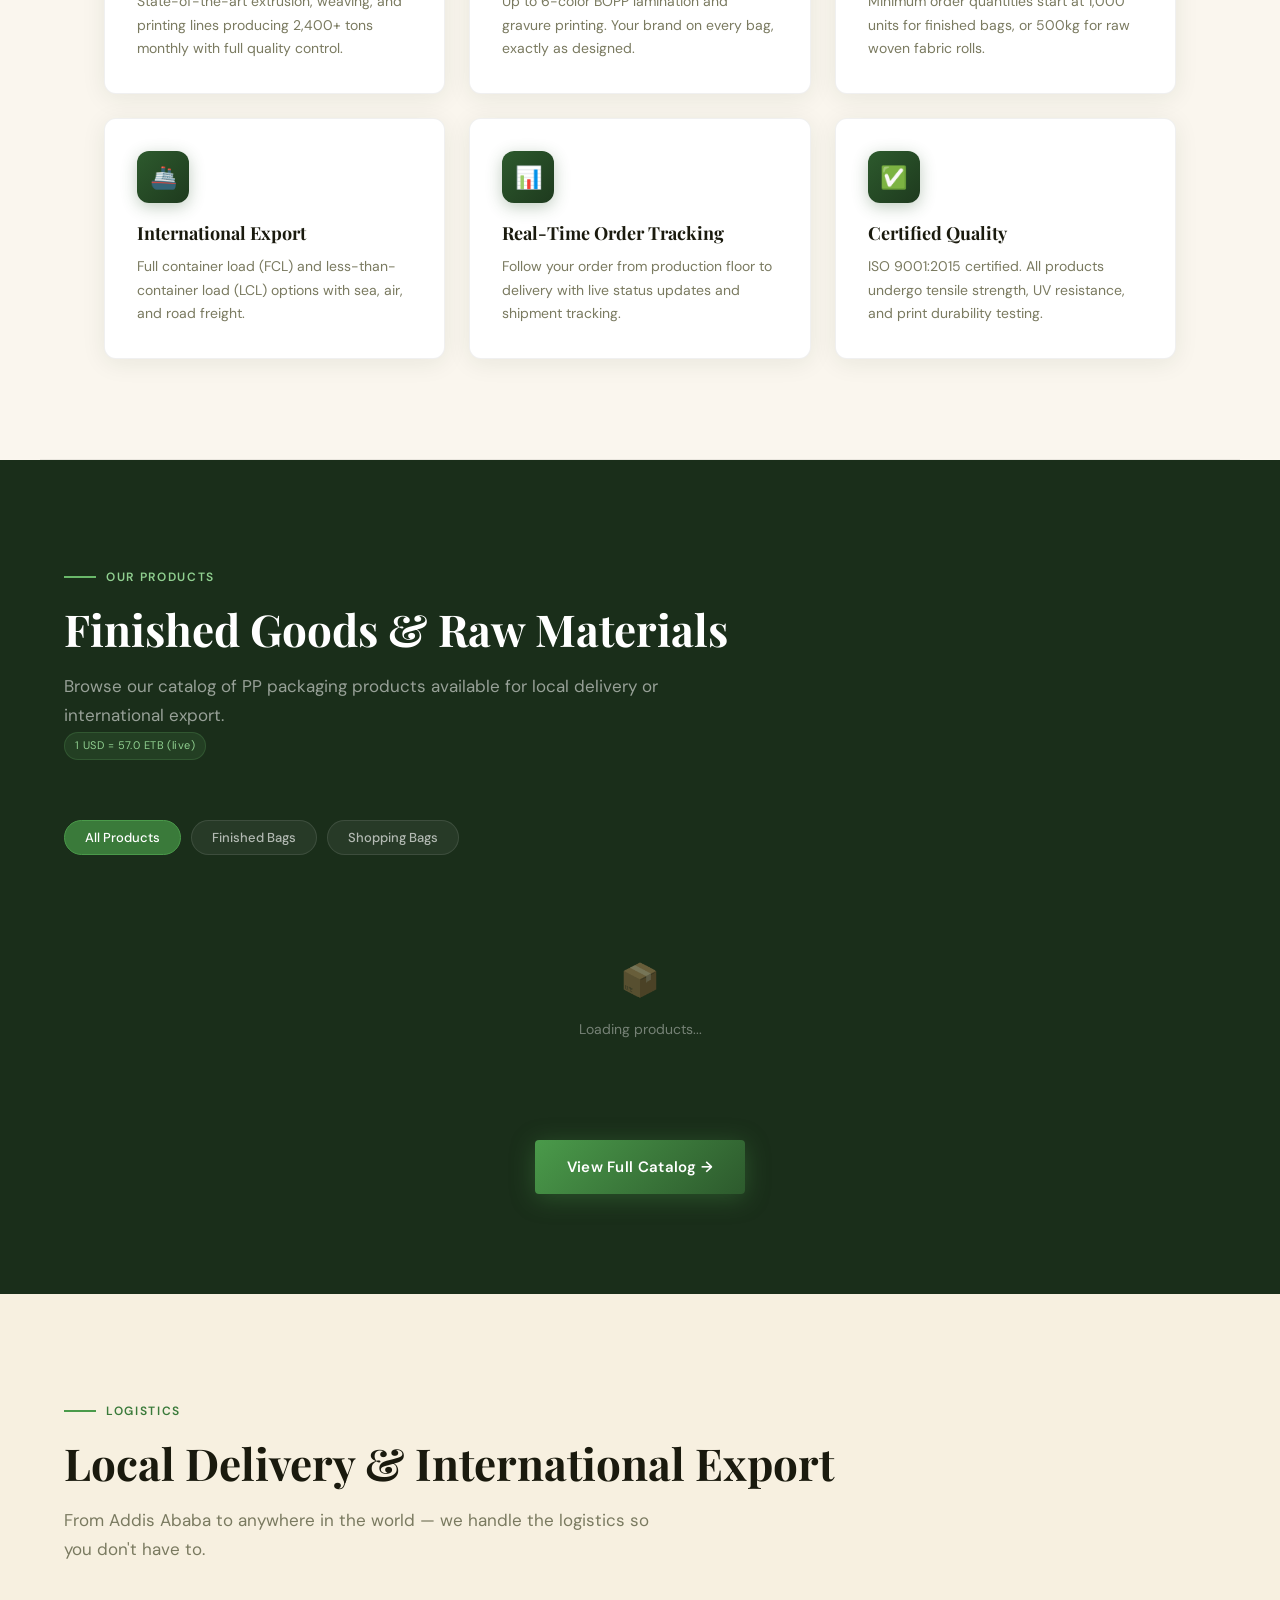
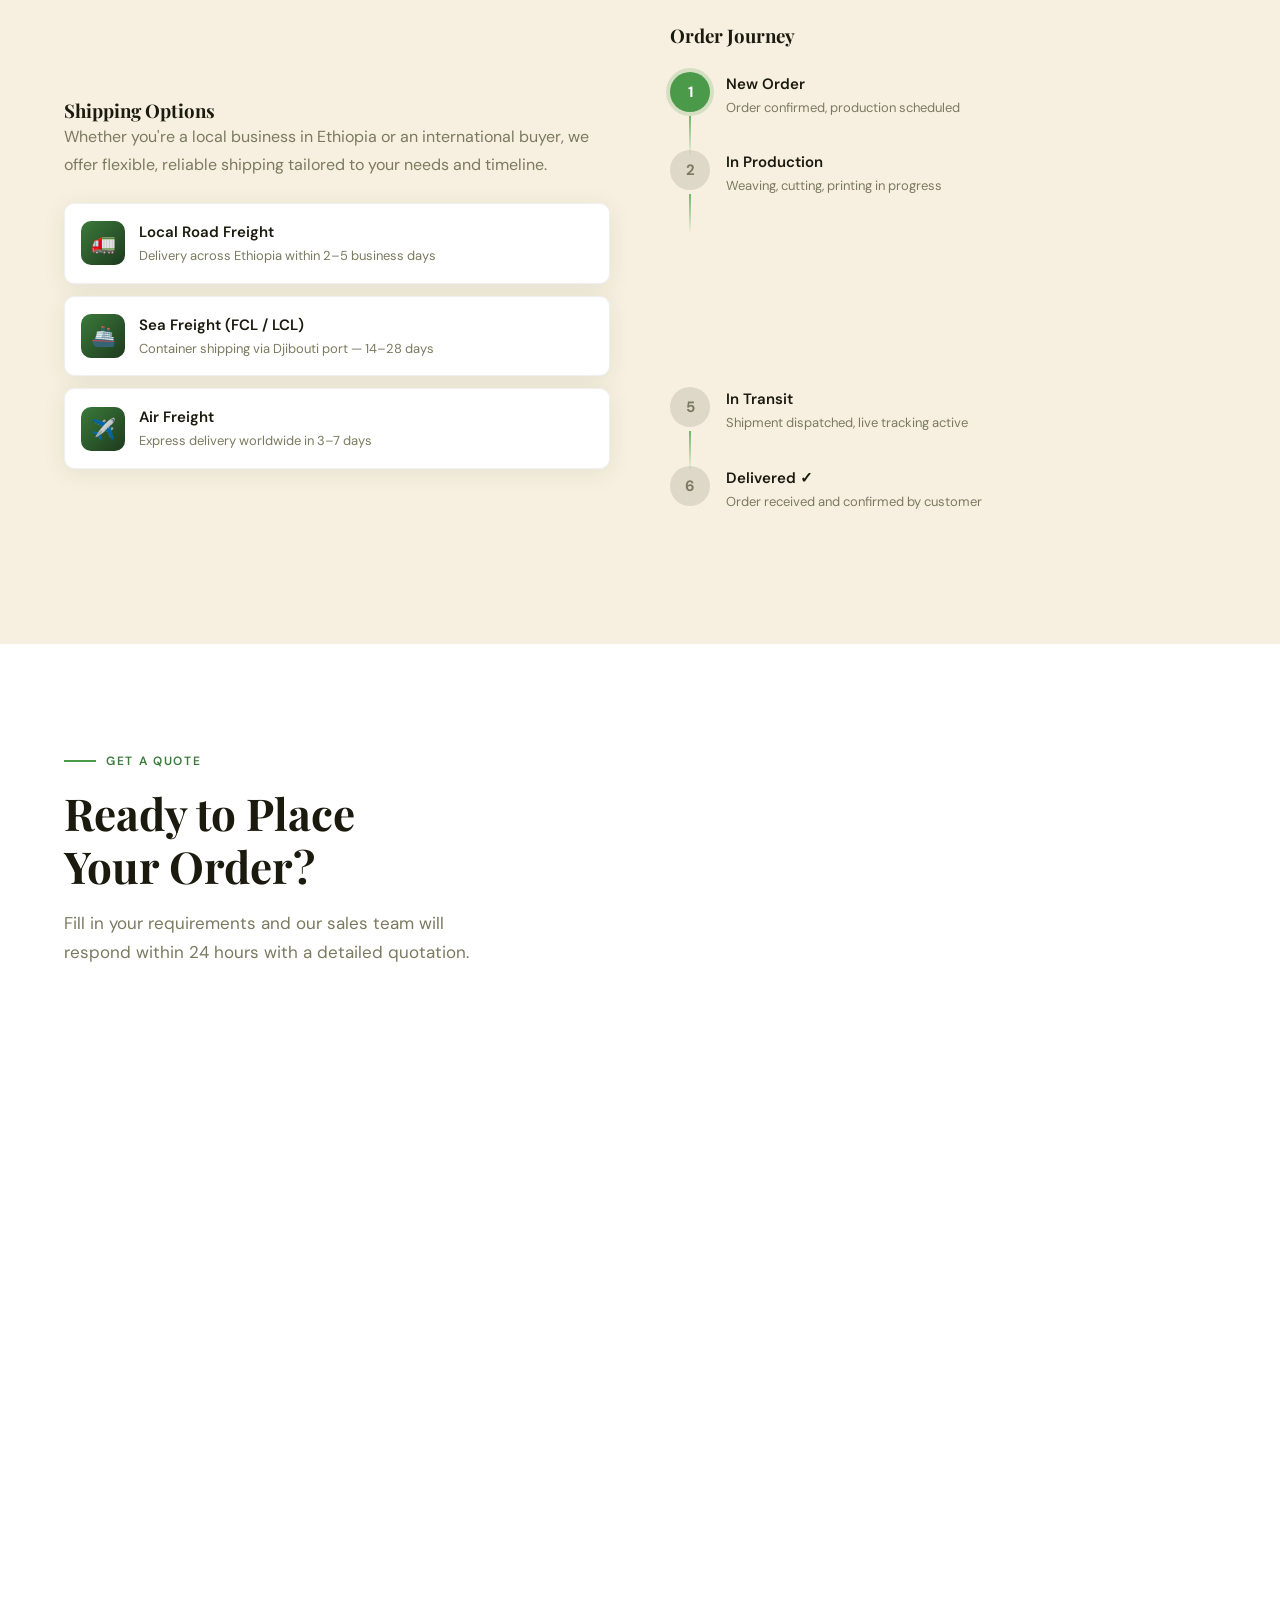
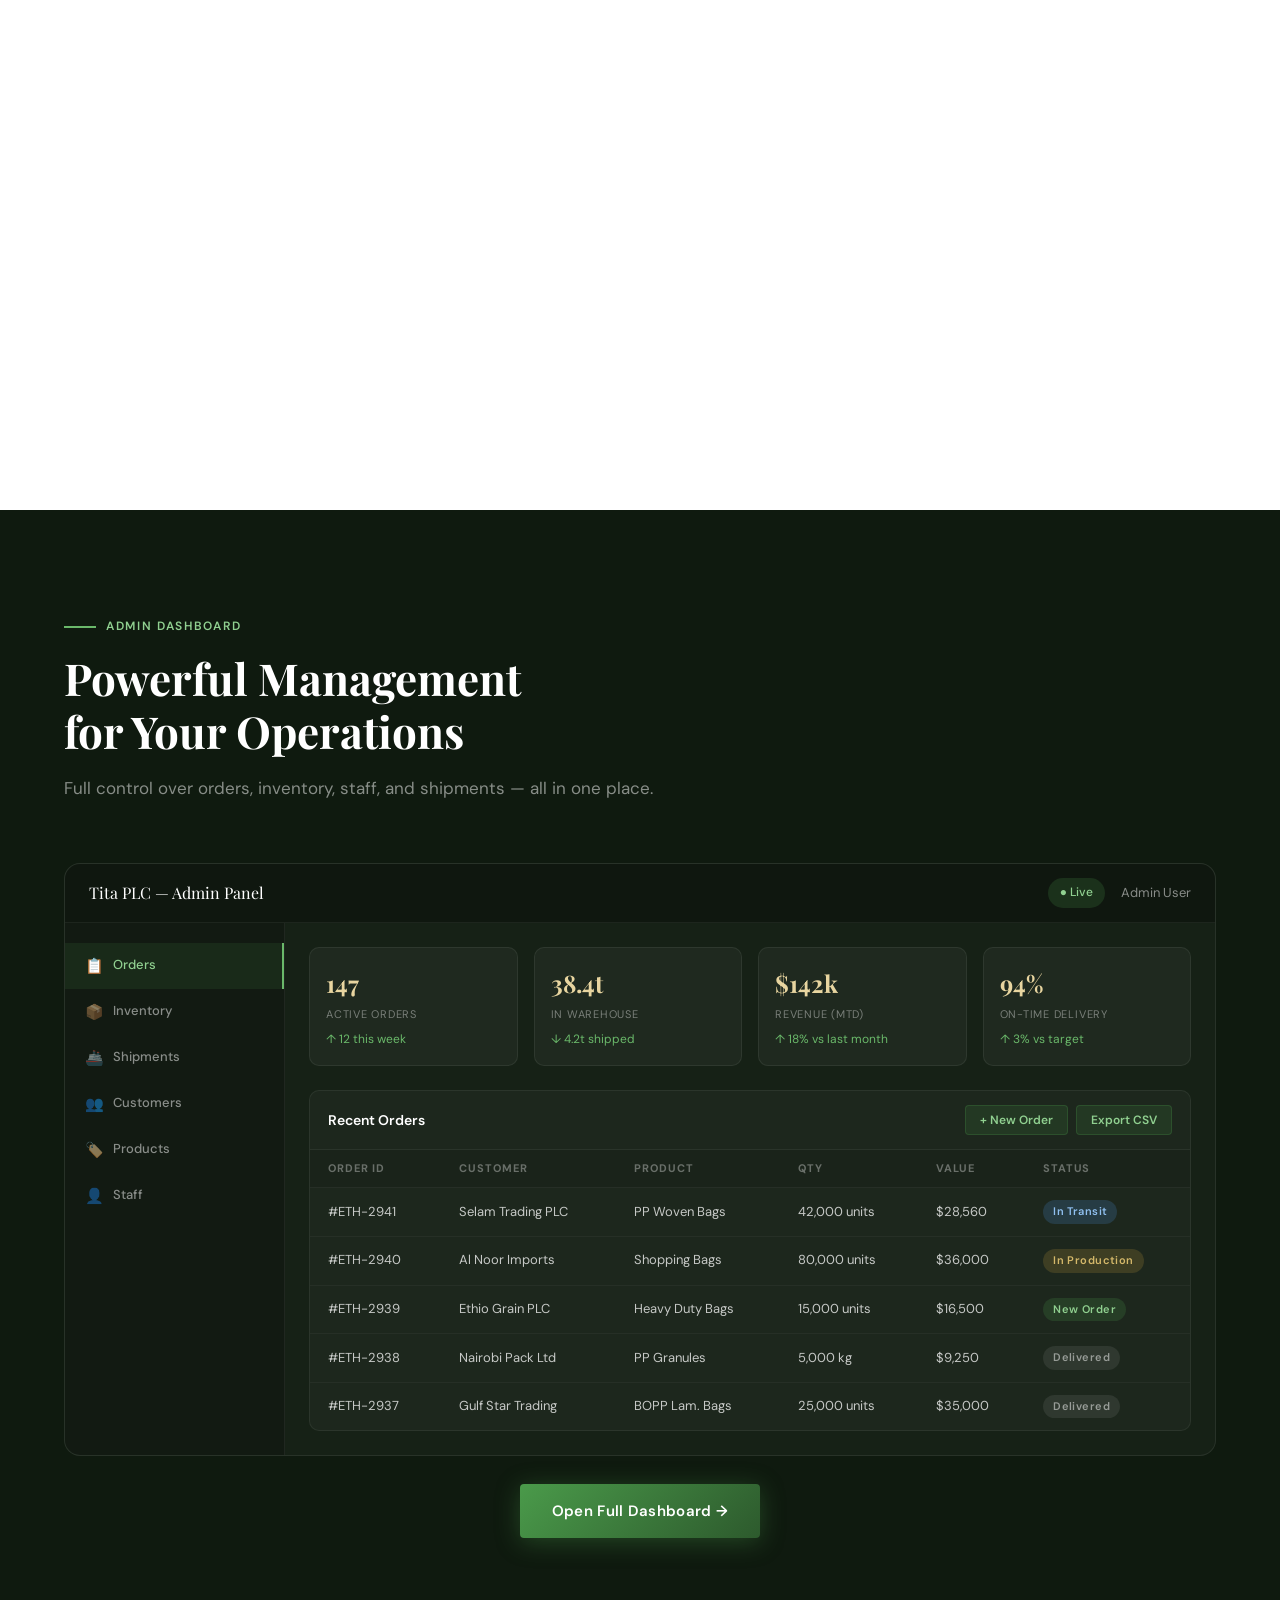
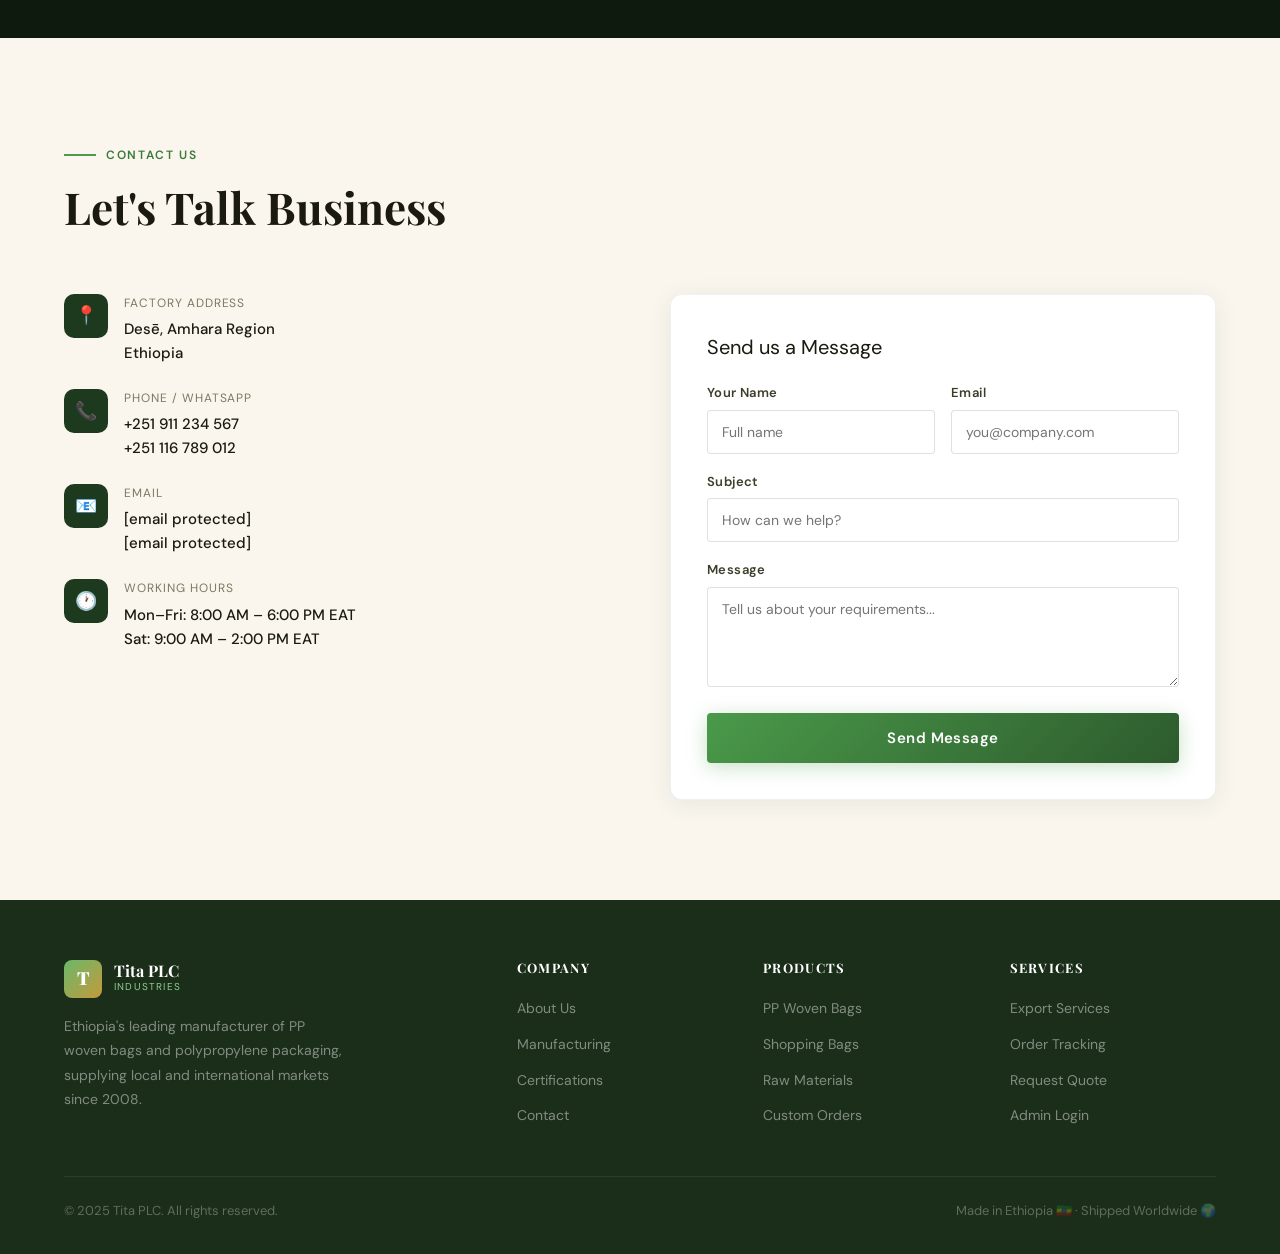
==== commit a03aa27d: "Update index.html fix updateCalc not defined - wire listeners after DOM loads" ====
--- a/index.html
+++ b/index.html
@@ -246,7 +246,7 @@
         </div>
         <div class="form-group">
           <label class="form-label">Product Type *</label>
-          <select class="form-select" id="q-product" required onchange="updateCalc()">
+          <select class="form-select" id="q-product" required>
             <option value="">Select a product...</option>
             <option>PP Woven Bag — Standard</option>
             <option>PP Woven Bag — Heavy Duty</option>
@@ -260,11 +260,11 @@
         <div class="form-row">
           <div class="form-group">
             <label class="form-label">Quantity *</label>
-            <input type="number" class="form-input" id="calcQty" placeholder="e.g. 10000" min="0" oninput="updateCalc()" />
+            <input type="number" class="form-input" id="calcQty" placeholder="e.g. 10000" min="0" />
           </div>
           <div class="form-group">
             <label class="form-label">Unit</label>
-            <select class="form-select" id="q-unit" onchange="updateCalc()">
+            <select class="form-select" id="q-unit">
               <option>units</option>
               <option>g (grams)</option>
               <option>kg</option>
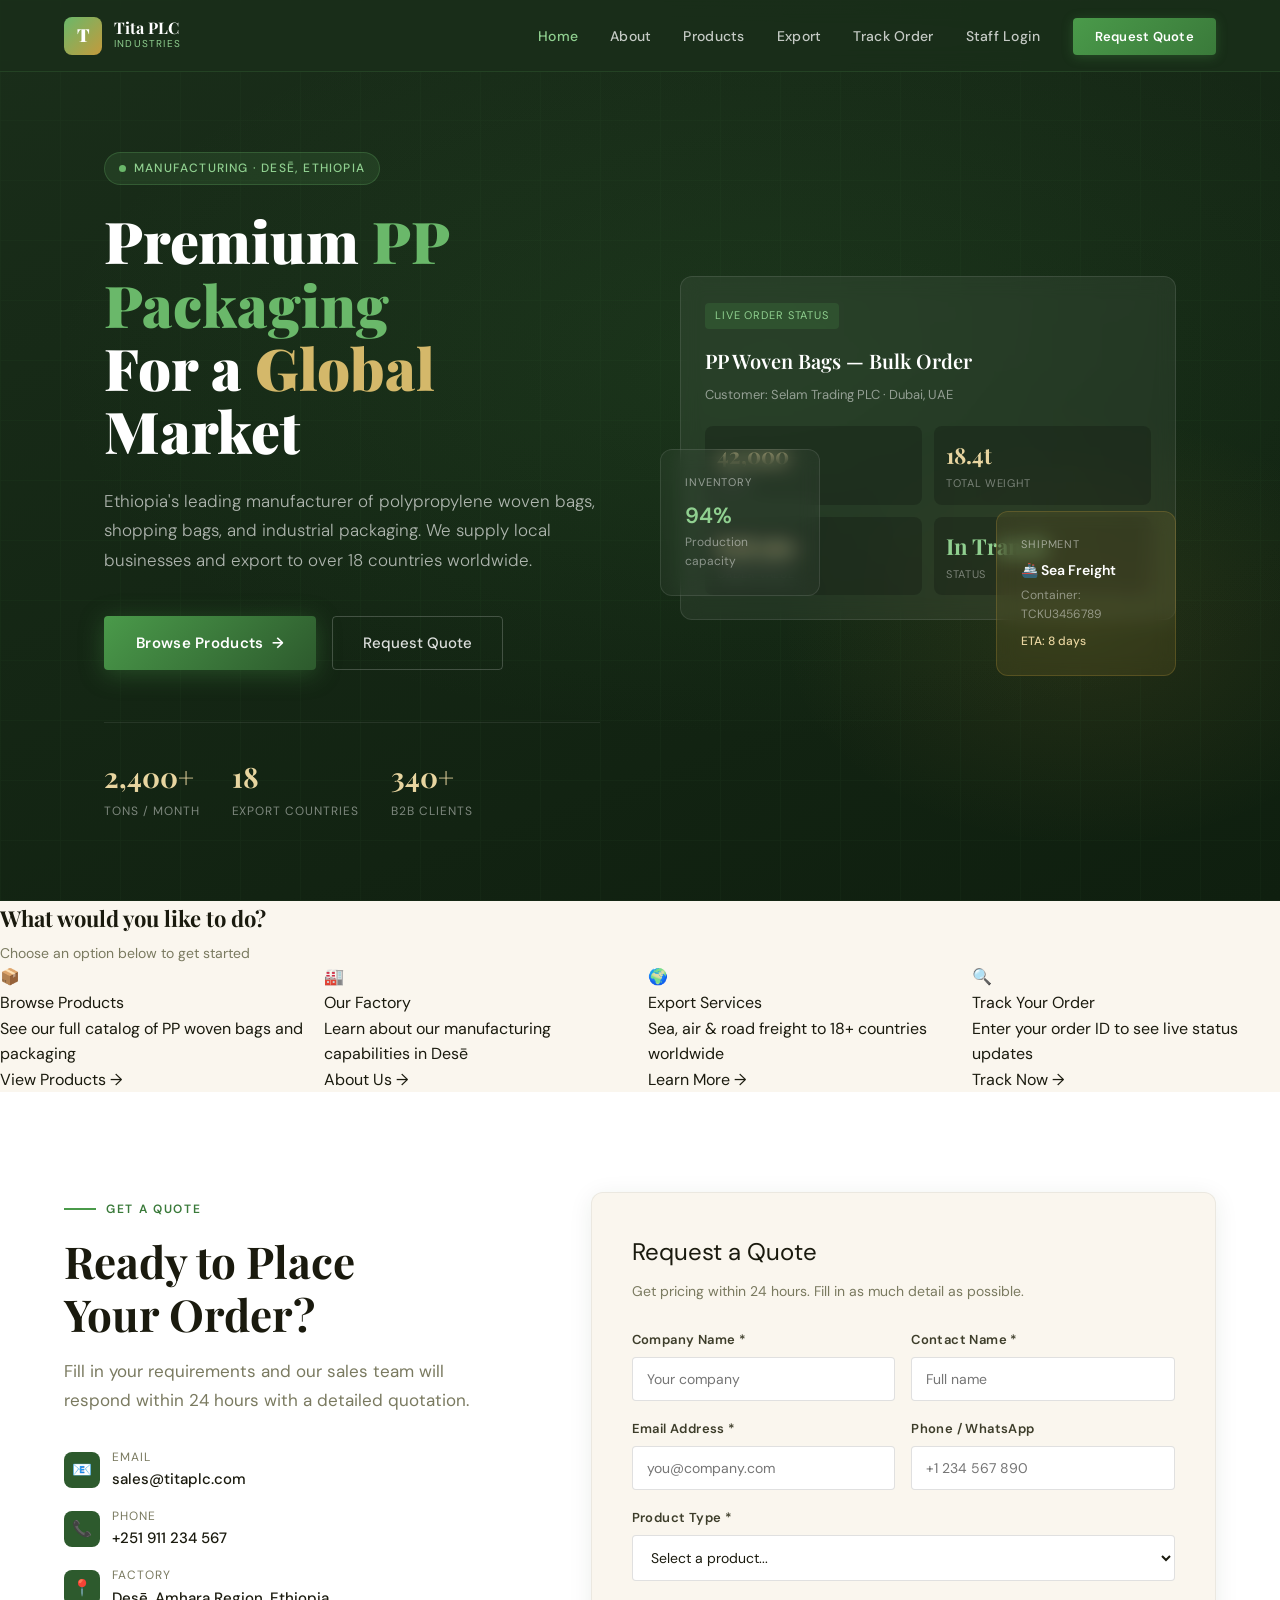
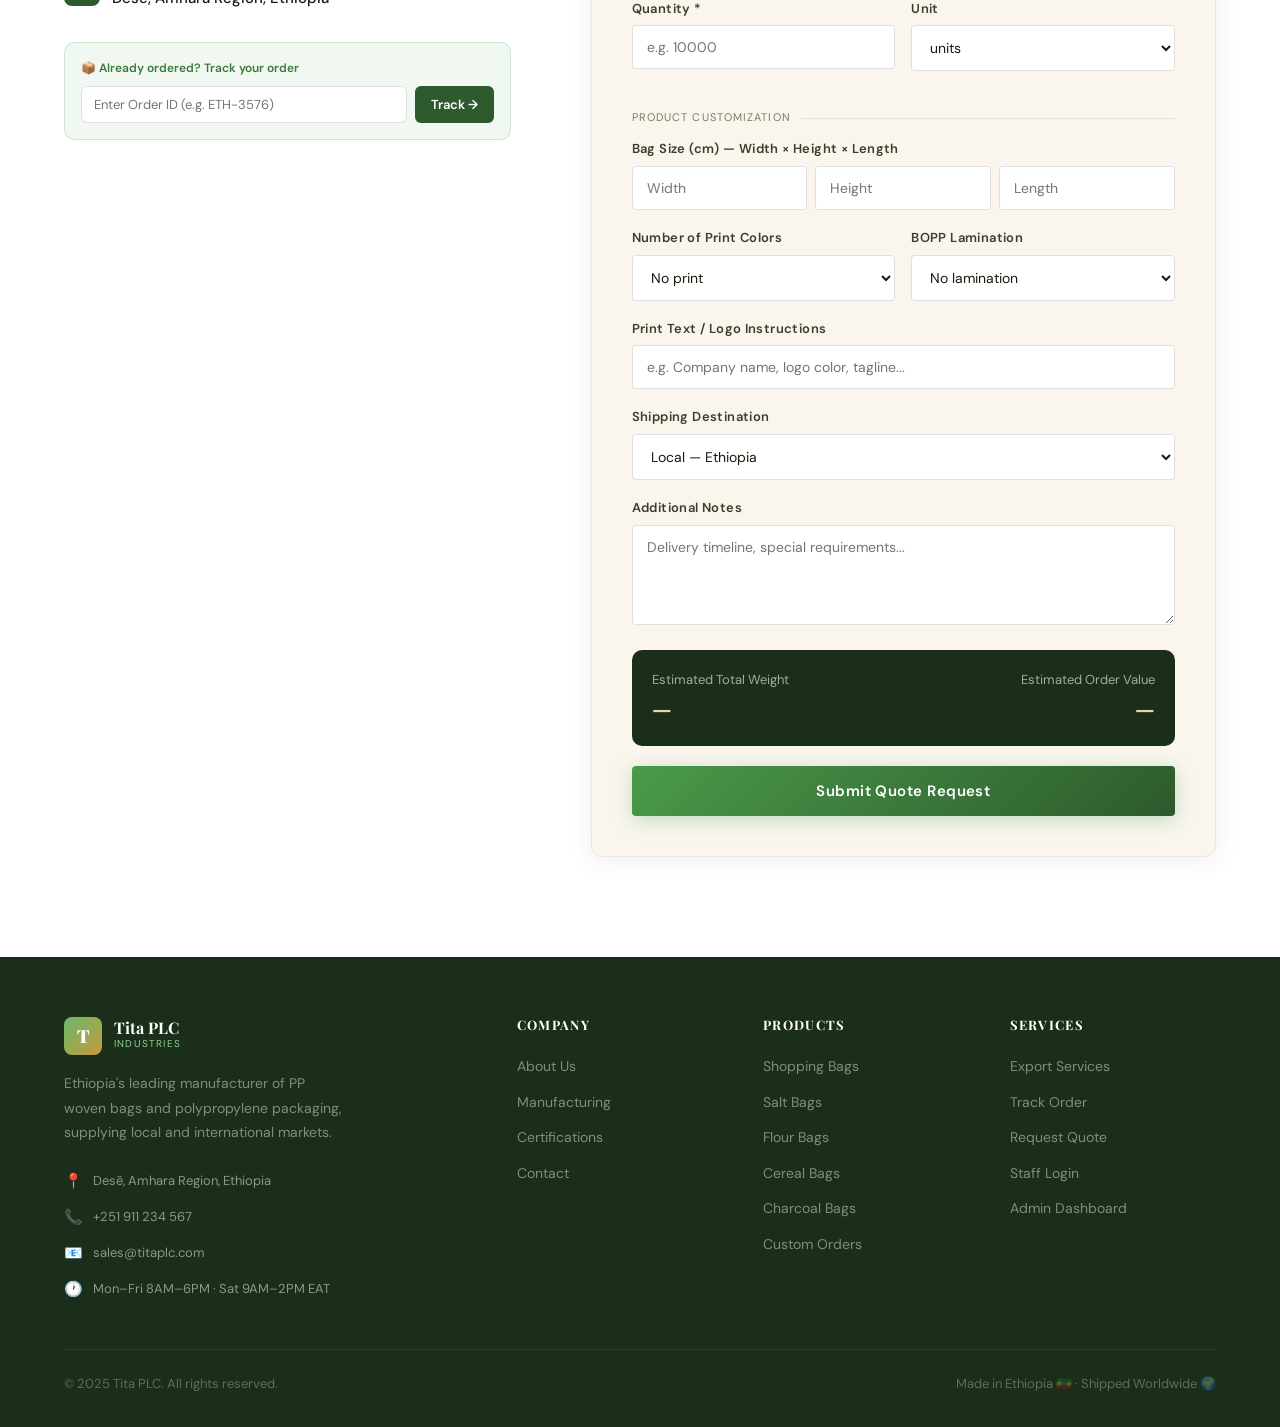
==== commit ab613755: "Update index.html update" ====
--- a/index.html
+++ b/index.html
@@ -6,6 +6,7 @@
   <title>Tita PLC — B2B Packaging & Logistics Platform</title>
   <meta name="description" content="Leading manufacturer of PP woven bags, shopping bags, and polypropylene packaging materials. Local & international export from Ethiopia." />
   <link rel="stylesheet" href="css/style.css" />
+  <link rel="stylesheet" href="css/quickcards.css" />
   <link rel="icon" href="data:image/svg+xml,<svg xmlns='http://www.w3.org/2000/svg' viewBox='0 0 100 100'><text y='.9em' font-size='90'>📦</text></svg>" />
 </head>
 <body>
@@ -98,91 +99,46 @@
   </div>
 </section>
 
-<!-- ABOUT STRIP -->
-<section style="background:var(--earth-100);padding:28px 5%;">
-  <div style="max-width:1200px;margin:0 auto;display:flex;align-items:center;gap:48px;flex-wrap:wrap;">
-    <div style="font-family:'Playfair Display',serif;font-size:18px;color:var(--text-dark);font-weight:700;">Trusted by leading companies across Africa & the Middle East</div>
-    <div style="display:flex;gap:32px;flex-wrap:wrap;align-items:center;flex:1;">
-      <div style="font-size:14px;color:var(--text-light);font-weight:500;padding:8px 16px;background:white;border-radius:6px;border:1px solid rgba(0,0,0,0.07);">🌍 Ethiopia</div>
-      <div style="font-size:14px;color:var(--text-light);font-weight:500;padding:8px 16px;background:white;border-radius:6px;border:1px solid rgba(0,0,0,0.07);">🇦🇪 UAE</div>
-      <div style="font-size:14px;color:var(--text-light);font-weight:500;padding:8px 16px;background:white;border-radius:6px;border:1px solid rgba(0,0,0,0.07);">🇸🇦 Saudi Arabia</div>
-      <div style="font-size:14px;color:var(--text-light);font-weight:500;padding:8px 16px;background:white;border-radius:6px;border:1px solid rgba(0,0,0,0.07);">🇰🇪 Kenya</div>
-      <div style="font-size:14px;color:var(--text-light);font-weight:500;padding:8px 16px;background:white;border-radius:6px;border:1px solid rgba(0,0,0,0.07);">🇩🇪 Germany</div>
-      <div style="font-size:14px;color:var(--text-light);font-weight:500;padding:8px 16px;background:white;border-radius:6px;border:1px solid rgba(0,0,0,0.07);">+ 13 more</div>
-    </div>
-  </div>
-</section>
-
-<!-- FEATURES -->
-<div class="section">
-  <div class="section-label fade-up"><div class="section-label-line"></div><span>Why Tita PLC</span></div>
-  <h2 class="section-title fade-up">End-to-End Manufacturing<br/>& Logistics Excellence</h2>
-  <p class="section-desc fade-up">From raw polypropylene granules to finished bags at your door — we manage the full chain.</p>
-  <div class="features-grid">
-    <div class="feature-card fade-up"><div class="feature-icon">🏭</div><h3>In-House Manufacturing</h3><p>State-of-the-art extrusion, weaving, and printing lines producing 2,400+ tons monthly with full quality control.</p></div>
-    <div class="feature-card fade-up"><div class="feature-icon">🎨</div><h3>Custom Printing & Branding</h3><p>Up to 6-color BOPP lamination and gravure printing. Your brand on every bag, exactly as designed.</p></div>
-    <div class="feature-card fade-up"><div class="feature-icon">📦</div><h3>Flexible Order Sizes</h3><p>Minimum order quantities start at 1,000 units for finished bags, or 500kg for raw woven fabric rolls.</p></div>
-    <div class="feature-card fade-up"><div class="feature-icon">🚢</div><h3>International Export</h3><p>Full container load (FCL) and less-than-container load (LCL) options with sea, air, and road freight.</p></div>
-    <div class="feature-card fade-up"><div class="feature-icon">📊</div><h3>Real-Time Order Tracking</h3><p>Follow your order from production floor to delivery with live status updates and shipment tracking.</p></div>
-    <div class="feature-card fade-up"><div class="feature-icon">✅</div><h3>Certified Quality</h3><p>ISO 9001:2015 certified. All products undergo tensile strength, UV resistance, and print durability testing.</p></div>
-  </div>
-</div>
-
-<div class="divider"></div>
-
-<!-- PRODUCTS PREVIEW -->
-<section class="products-section" id="products">
-  <div class="products-inner">
-    <div class="section-label fade-up"><div class="section-label-line"></div><span>Our Products</span></div>
-    <h2 class="section-title fade-up">Finished Goods & Raw Materials</h2>
-    <p class="section-desc fade-up">Browse our catalog of PP packaging products available for local delivery or international export.</p>
-    <div class="fade-up" style="margin-bottom:8px;"><span class="rate-badge">1 USD = 57.0 ETB (live)</span></div>
-    <div class="products-filter fade-up">
-      <button class="filter-btn active" data-filter="all">All Products</button>
-      <button class="filter-btn" data-filter="finished">Finished Bags</button>
-      <button class="filter-btn" data-filter="shopping">Shopping Bags</button>
-    </div>
-    <!-- Dynamic product grid — loaded from DinqFactory -->
-    <div class="products-grid" id="productsGrid">
-      <!-- Loading state -->
-      <div style="grid-column:1/-1;text-align:center;padding:60px 20px;color:rgba(255,255,255,0.4);">
-        <div style="font-size:32px;margin-bottom:12px;">📦</div>
-        <div style="font-size:14px;">Loading products...</div>
-      </div>
-    </div>
-    <div style="text-align:center;margin-top:40px;">
-      <a href="pages/products.html" class="btn-primary" style="display:inline-flex;">View Full Catalog →</a>
-    </div>
-  </div>
-</section>
-
-<!-- SHIPPING & TRACKING -->
-<section class="shipping-section">
-  <div class="shipping-inner">
-    <div class="section-label fade-up"><div class="section-label-line"></div><span>Logistics</span></div>
-    <h2 class="section-title fade-up">Local Delivery & International Export</h2>
-    <p class="section-desc fade-up">From Addis Ababa to anywhere in the world — we handle the logistics so you don't have to.</p>
-    <div class="shipping-grid">
-      <div>
-        <h3 class="fade-up">Shipping Options</h3>
-        <p class="fade-up" style="color:var(--text-light);line-height:1.75;margin-bottom:24px;">Whether you're a local business in Ethiopia or an international buyer, we offer flexible, reliable shipping tailored to your needs and timeline.</p>
-        <div class="shipping-types">
-          <div class="shipping-type fade-up"><div class="shipping-type-icon">🚛</div><div><div class="shipping-type-name">Local Road Freight</div><div class="shipping-type-desc">Delivery across Ethiopia within 2–5 business days</div></div></div>
-          <div class="shipping-type fade-up"><div class="shipping-type-icon">🚢</div><div><div class="shipping-type-name">Sea Freight (FCL / LCL)</div><div class="shipping-type-desc">Container shipping via Djibouti port — 14–28 days</div></div></div>
-          <div class="shipping-type fade-up"><div class="shipping-type-icon">✈️</div><div><div class="shipping-type-name">Air Freight</div><div class="shipping-type-desc">Express delivery worldwide in 3–7 days</div></div></div>
-        </div>
-      </div>
-      <div>
-        <h3 class="fade-up" style="margin-bottom:24px;">Order Journey</h3>
-        <div class="order-stages">
-          <div class="stage fade-up"><div class="stage-dot active">1</div><div class="stage-content"><div class="stage-name">New Order</div><div class="stage-desc">Order confirmed, production scheduled</div></div></div>
-          <div class="stage fade-up"><div class="stage-dot pending">2</div><div class="stage-content"><div class="stage-name">In Production</div><div class="stage-desc">Weaving, cutting, printing in progress</div></div></div>
-          <div class="stage fade-up"><div class="stage-dot pending">3</div><div class="stage-content"><div class="stage-name">Packaging & QC</div><div class="stage-desc">Quality check and bulk packaging</div></div></div>
-          <div class="stage fade-up"><div class="stage-dot pending">4</div><div class="stage-content"><div class="stage-name">Ready for Shipping</div><div class="stage-desc">Loaded at warehouse, awaiting freight</div></div></div>
-          <div class="stage fade-up"><div class="stage-dot pending">5</div><div class="stage-content"><div class="stage-name">In Transit</div><div class="stage-desc">Shipment dispatched, live tracking active</div></div></div>
-          <div class="stage fade-up"><div class="stage-dot pending">6</div><div class="stage-content"><div class="stage-name">Delivered ✓</div><div class="stage-desc">Order received and confirmed by customer</div></div></div>
-        </div>
-      </div>
+<!-- QUICK NAV CARDS — show customers what to explore -->
+<section class="quick-cards-section">
+  <div class="quick-cards-inner">
+    <div class="quick-cards-heading">
+      <div style="font-family:'Playfair Display',serif;font-size:22px;color:var(--text-dark);font-weight:700;">What would you like to do?</div>
+      <div style="color:var(--text-light);font-size:14px;margin-top:6px;">Choose an option below to get started</div>
+    </div>
+    <div class="quick-cards-grid" style="display:grid;grid-template-columns:repeat(4,1fr);gap:16px;">
+      <a href="pages/products.html" style="text-decoration:none;" class="quick-card">
+        <div class="quick-card-inner">
+          <div class="quick-card-icon">📦</div>
+          <div class="quick-card-title">Browse Products</div>
+          <div class="quick-card-desc">See our full catalog of PP woven bags and packaging</div>
+          <div class="quick-card-link">View Products →</div>
+        </div>
+      </a>
+      <a href="pages/about.html" style="text-decoration:none;" class="quick-card">
+        <div class="quick-card-inner">
+          <div class="quick-card-icon">🏭</div>
+          <div class="quick-card-title">Our Factory</div>
+          <div class="quick-card-desc">Learn about our manufacturing capabilities in Desē</div>
+          <div class="quick-card-link">About Us →</div>
+        </div>
+      </a>
+      <a href="pages/export.html" style="text-decoration:none;" class="quick-card">
+        <div class="quick-card-inner">
+          <div class="quick-card-icon">🌍</div>
+          <div class="quick-card-title">Export Services</div>
+          <div class="quick-card-desc">Sea, air & road freight to 18+ countries worldwide</div>
+          <div class="quick-card-link">Learn More →</div>
+        </div>
+      </a>
+      <a href="https://app.dinqdigital.com/track" target="_blank" style="text-decoration:none;" class="quick-card">
+        <div class="quick-card-inner">
+          <div class="quick-card-icon">🔍</div>
+          <div class="quick-card-title">Track Your Order</div>
+          <div class="quick-card-desc">Enter your order ID to see live status updates</div>
+          <div class="quick-card-link">Track Now →</div>
+        </div>
+      </a>
     </div>
   </div>
 </section>
@@ -197,7 +153,7 @@
       <div style="display:flex;flex-direction:column;gap:16px;" class="fade-up">
         <div style="display:flex;align-items:center;gap:12px;">
           <div style="width:36px;height:36px;background:var(--green-700);border-radius:8px;display:flex;align-items:center;justify-content:center;color:white;font-size:16px;">📧</div>
-          <div><div style="font-size:12px;color:var(--text-light);text-transform:uppercase;letter-spacing:.08em;">Email</div><div style="font-size:15px;font-weight:500;"><a href="/cdn-cgi/l/email-protection" class="__cf_email__" data-cfemail="2d5e4c41485e6d5944594c5d414e034e4240">[email&#160;protected]</a></div></div>
+          <div><div style="font-size:12px;color:var(--text-light);text-transform:uppercase;letter-spacing:.08em;">Email</div><div style="font-size:15px;font-weight:500;">sales@titaplc.com</div></div>
         </div>
         <div style="display:flex;align-items:center;gap:12px;">
           <div style="width:36px;height:36px;background:var(--green-700);border-radius:8px;display:flex;align-items:center;justify-content:center;color:white;font-size:16px;">📞</div>
@@ -205,15 +161,15 @@
         </div>
         <div style="display:flex;align-items:center;gap:12px;">
           <div style="width:36px;height:36px;background:var(--green-700);border-radius:8px;display:flex;align-items:center;justify-content:center;color:white;font-size:16px;">📍</div>
-          <div><div style="font-size:12px;color:var(--text-light);text-transform:uppercase;letter-spacing:.08em;">Factory</div><div style="font-size:15px;font-weight:500;">Desē, Ethiopia</div></div>
+          <div><div style="font-size:12px;color:var(--text-light);text-transform:uppercase;letter-spacing:.08em;">Factory</div><div style="font-size:15px;font-weight:500;">Desē, Amhara Region, Ethiopia</div></div>
         </div>
         <!-- Track existing order -->
         <div style="margin-top:16px;padding:16px;background:rgba(74,154,74,0.08);border:1px solid rgba(74,154,74,0.2);border-radius:10px;">
-          <div style="font-size:12px;color:var(--green-300);font-weight:600;margin-bottom:8px;">📦 Already ordered? Track your order</div>
+          <div style="font-size:12px;color:var(--green-600);font-weight:600;margin-bottom:8px;">📦 Already ordered? Track your order</div>
           <div style="display:flex;gap:8px;">
             <input type="text" id="trackInput" placeholder="Enter Order ID (e.g. ETH-3576)"
-              style="flex:1;padding:9px 12px;background:rgba(255,255,255,0.07);border:1px solid rgba(255,255,255,0.15);border-radius:6px;color:white;font-size:13px;outline:none;font-family:inherit;" />
-            <button onclick="var tid = document.getElementById('trackInput').value.trim(); if(tid) window.open('https://app.dinqdigital.com/track','_blank'); else alert('Please enter your Order ID first');"
+              style="flex:1;padding:9px 12px;background:white;border:1px solid rgba(0,0,0,0.12);border-radius:6px;color:var(--text-dark);font-size:13px;outline:none;font-family:inherit;" />
+            <button onclick="var tid=document.getElementById('trackInput').value.trim();if(tid)window.open('https://app.dinqdigital.com/track','_blank');else alert('Please enter your Order ID first');"
               style="padding:9px 16px;background:var(--green-700);color:white;border:none;border-radius:6px;font-size:13px;font-weight:600;cursor:pointer;">Track →</button>
           </div>
         </div>
@@ -273,10 +229,12 @@
             </select>
           </div>
         </div>
+
         <!-- Customization -->
-        <div style="margin:20px 0 12px;font-size:11px;color:rgba(255,255,255,0.4);text-transform:uppercase;letter-spacing:.1em;display:flex;align-items:center;gap:10px;">
-          Product Customization <div style="flex:1;height:1px;background:rgba(255,255,255,0.07);"></div>
-        </div>
+        <div style="margin:20px 0 12px;font-size:11px;color:var(--text-light);text-transform:uppercase;letter-spacing:.1em;display:flex;align-items:center;gap:10px;">
+          Product Customization <div style="flex:1;height:1px;background:rgba(0,0,0,0.08);"></div>
+        </div>
+
         <div class="form-group">
           <label class="form-label">Bag Size (cm) — Width × Height × Length</label>
           <div style="display:grid;grid-template-columns:1fr 1fr 1fr;gap:8px;">
@@ -338,155 +296,74 @@
   </div>
 </section>
 
-<!-- ADMIN PREVIEW -->
-<section class="admin-section" id="dashboard">
-  <div class="admin-inner">
-    <div class="section-label fade-up"><div class="section-label-line"></div><span>Admin Dashboard</span></div>
-    <h2 class="section-title fade-up">Powerful Management<br/>for Your Operations</h2>
-    <p class="section-desc fade-up">Full control over orders, inventory, staff, and shipments — all in one place.</p>
-    <div class="admin-demo fade-up">
-      <div class="admin-topbar">
-        <div class="admin-topbar-title">Tita PLC — Admin Panel</div>
-        <div class="admin-topbar-right"><span class="admin-badge">● Live</span><span style="color:rgba(255,255,255,0.5);font-size:13px;">Admin User</span></div>
-      </div>
-      <div class="admin-layout">
-        <div class="admin-sidebar">
-          <div class="admin-nav-item active" data-tab="tab-orders"><span class="nav-icon">📋</span> Orders</div>
-          <div class="admin-nav-item" data-tab="tab-inventory"><span class="nav-icon">📦</span> Inventory</div>
-          <div class="admin-nav-item" data-tab="tab-shipments"><span class="nav-icon">🚢</span> Shipments</div>
-          <div class="admin-nav-item" data-tab="tab-customers"><span class="nav-icon">👥</span> Customers</div>
-          <div class="admin-nav-item" data-tab="tab-products"><span class="nav-icon">🏷️</span> Products</div>
-          <div class="admin-nav-item" data-tab="tab-staff"><span class="nav-icon">👤</span> Staff</div>
-        </div>
-        <div class="admin-main">
-          <div class="admin-stats">
-            <div class="admin-stat"><div class="admin-stat-val">147</div><div class="admin-stat-label">Active Orders</div><div class="admin-stat-change">↑ 12 this week</div></div>
-            <div class="admin-stat"><div class="admin-stat-val">38.4t</div><div class="admin-stat-label">In Warehouse</div><div class="admin-stat-change">↓ 4.2t shipped</div></div>
-            <div class="admin-stat"><div class="admin-stat-val">$142k</div><div class="admin-stat-label">Revenue (MTD)</div><div class="admin-stat-change">↑ 18% vs last month</div></div>
-            <div class="admin-stat"><div class="admin-stat-val">94%</div><div class="admin-stat-label">On-Time Delivery</div><div class="admin-stat-change">↑ 3% vs target</div></div>
-          </div>
-          <div class="admin-tab" id="tab-orders">
-            <div class="admin-table-wrap">
-              <div class="admin-table-header"><div class="admin-table-title">Recent Orders</div><div class="admin-table-actions"><button class="btn-sm">+ New Order</button><button class="btn-sm">Export CSV</button></div></div>
-              <table><thead><tr><th>Order ID</th><th>Customer</th><th>Product</th><th>Qty</th><th>Value</th><th>Status</th></tr></thead>
-              <tbody>
-                <tr><td>#ETH-2941</td><td>Selam Trading PLC</td><td>PP Woven Bags</td><td>42,000 units</td><td>$28,560</td><td><span class="status-pill status-ship">In Transit</span></td></tr>
-                <tr><td>#ETH-2940</td><td>Al Noor Imports</td><td>Shopping Bags</td><td>80,000 units</td><td>$36,000</td><td><span class="status-pill status-prod">In Production</span></td></tr>
-                <tr><td>#ETH-2939</td><td>Ethio Grain PLC</td><td>Heavy Duty Bags</td><td>15,000 units</td><td>$16,500</td><td><span class="status-pill status-new">New Order</span></td></tr>
-                <tr><td>#ETH-2938</td><td>Nairobi Pack Ltd</td><td>PP Granules</td><td>5,000 kg</td><td>$9,250</td><td><span class="status-pill status-done">Delivered</span></td></tr>
-                <tr><td>#ETH-2937</td><td>Gulf Star Trading</td><td>BOPP Lam. Bags</td><td>25,000 units</td><td>$35,000</td><td><span class="status-pill status-done">Delivered</span></td></tr>
-              </tbody></table>
-            </div>
-          </div>
-          <div class="admin-tab" id="tab-inventory" style="display:none;">
-            <div class="admin-table-wrap">
-              <div class="admin-table-header"><div class="admin-table-title">Warehouse Inventory</div><div class="admin-table-actions"><button class="btn-sm">Update Stock</button></div></div>
-              <table><thead><tr><th>Item</th><th>Category</th><th>Stock (Units)</th><th>Stock (kg)</th><th>Status</th></tr></thead>
-              <tbody>
-                <tr><td>PP Woven Bags — Std</td><td>Finished Goods</td><td>120,000</td><td>14,400 kg</td><td><span class="status-pill status-new">In Stock</span></td></tr>
-                <tr><td>PP Granules — Virgin</td><td>Raw Material</td><td>—</td><td>48,000 kg</td><td><span class="status-pill status-new">In Stock</span></td></tr>
-                <tr><td>Woven Fabric Rolls</td><td>Raw Material</td><td>240 rolls</td><td>18,600 kg</td><td><span class="status-pill status-prod">Reorder Soon</span></td></tr>
-                <tr><td>Shopping Bags</td><td>Finished Goods</td><td>56,000</td><td>3,080 kg</td><td><span class="status-pill status-new">In Stock</span></td></tr>
-                <tr><td>BOPP Film Roll</td><td>Raw Material</td><td>—</td><td>2,100 kg</td><td><span class="status-pill status-ship">Low Stock</span></td></tr>
-              </tbody></table>
-            </div>
-          </div>
-          <div class="admin-tab" id="tab-shipments" style="display:none;">
-            <div class="admin-table-wrap">
-              <div class="admin-table-header"><div class="admin-table-title">Active Shipments</div><div class="admin-table-actions"><button class="btn-sm">+ New Shipment</button></div></div>
-              <table><thead><tr><th>Shipment ID</th><th>Destination</th><th>Type</th><th>Container</th><th>Weight</th><th>ETA</th><th>Status</th></tr></thead>
-              <tbody>
-                <tr><td>SHP-0841</td><td>Dubai, UAE</td><td>🚢 Sea</td><td>TCKU3456789</td><td>18.4t</td><td>Mar 24</td><td><span class="status-pill status-ship">In Transit</span></td></tr>
-                <tr><td>SHP-0840</td><td>Riyadh, SA</td><td>✈️ Air</td><td>—</td><td>2.1t</td><td>Mar 18</td><td><span class="status-pill status-prod">Booked</span></td></tr>
-                <tr><td>SHP-0839</td><td>Nairobi, KE</td><td>🚛 Road</td><td>—</td><td>8.7t</td><td>Mar 20</td><td><span class="status-pill status-new">Loading</span></td></tr>
-              </tbody></table>
-            </div>
-          </div>
-          <div class="admin-tab" id="tab-customers" style="display:none;">
-            <div class="admin-table-wrap">
-              <div class="admin-table-header"><div class="admin-table-title">Customer Accounts</div><div class="admin-table-actions"><button class="btn-sm">+ Add Customer</button></div></div>
-              <table><thead><tr><th>Company</th><th>Country</th><th>Orders</th><th>Total Value</th><th>Type</th></tr></thead>
-              <tbody>
-                <tr><td>Selam Trading PLC</td><td>🇦🇪 UAE</td><td>18</td><td>$214,000</td><td><span class="status-pill status-prod">International</span></td></tr>
-                <tr><td>Ethio Grain PLC</td><td>🇪🇹 Ethiopia</td><td>42</td><td>$98,400</td><td><span class="status-pill status-new">Local</span></td></tr>
-                <tr><td>Nairobi Pack Ltd</td><td>🇰🇪 Kenya</td><td>7</td><td>$54,200</td><td><span class="status-pill status-prod">International</span></td></tr>
-                <tr><td>Al Noor Imports</td><td>🇸🇦 Saudi</td><td>12</td><td>$178,600</td><td><span class="status-pill status-prod">International</span></td></tr>
-              </tbody></table>
-            </div>
-          </div>
-          <div class="admin-tab" id="tab-products" style="display:none;">
-            <div class="admin-table-wrap">
-              <div class="admin-table-header"><div class="admin-table-title">Product Catalog</div><div class="admin-table-actions"><button class="btn-sm">+ Add Product</button></div></div>
-              <table><thead><tr><th>Product</th><th>Category</th><th>Unit Price</th><th>Pricing By</th><th>Status</th></tr></thead>
-              <tbody>
-                <tr><td>PP Woven Bag — Standard</td><td>Finished Bags</td><td>$0.68</td><td>Per Unit</td><td><span class="status-pill status-new">Active</span></td></tr>
-                <tr><td>PP Woven Bag — Heavy Duty</td><td>Finished Bags</td><td>$1.10</td><td>Per Unit</td><td><span class="status-pill status-new">Active</span></td></tr>
-                <tr><td>PP Granules — Virgin</td><td>Raw Material</td><td>$1.85</td><td>Per kg</td><td><span class="status-pill status-new">Active</span></td></tr>
-                <tr><td>Woven Fabric Roll</td><td>Raw Material</td><td>$2.20</td><td>Per kg</td><td><span class="status-pill status-new">Active</span></td></tr>
-              </tbody></table>
-            </div>
-          </div>
-          <div class="admin-tab" id="tab-staff" style="display:none;">
-            <div class="admin-table-wrap">
-              <div class="admin-table-header"><div class="admin-table-title">Staff & Roles</div><div class="admin-table-actions"><button class="btn-sm">+ Add Staff</button></div></div>
-              <table><thead><tr><th>Name</th><th>Role</th><th>Email</th><th>Access Level</th></tr></thead>
-              <tbody>
-                <tr><td>Abebe Kebede</td><td>Admin</td><td><a href="/cdn-cgi/l/email-protection" class="__cf_email__" data-cfemail="dfbebdbabdba9fabb6abbeafb3bcf1bcb0b2">[email&#160;protected]</a></td><td><span class="status-pill status-prod">Full Access</span></td></tr>
-                <tr><td>Tigist Haile</td><td>Sales Manager</td><td><a href="/cdn-cgi/l/email-protection" class="__cf_email__" data-cfemail="3f4b5658564c4b7f4b564b5e4f535c115c5052">[email&#160;protected]</a></td><td><span class="status-pill status-new">Orders + CRM</span></td></tr>
-                <tr><td>Dawit Tesfaye</td><td>Warehouse Manager</td><td><a href="/cdn-cgi/l/email-protection" class="__cf_email__" data-cfemail="1c787d6b75685c6875687d6c707f327f7371">[email&#160;protected]</a></td><td><span class="status-pill status-ship">Inventory</span></td></tr>
-                <tr><td>Meron Alemu</td><td>Logistics Manager</td><td><a href="/cdn-cgi/l/email-protection" class="__cf_email__" data-cfemail="4c21293e23220c3825382d3c202f622f2321">[email&#160;protected]</a></td><td><span class="status-pill status-ship">Shipments</span></td></tr>
-              </tbody></table>
-            </div>
-          </div>
-        </div>
-      </div>
-    </div>
-    <div style="text-align:center;margin-top:28px;">
-      <a href="https://app.dinqdigital.com" target="_blank" class="btn-primary" style="display:inline-flex;">Open Full Dashboard →</a>
-    </div>
-  </div>
-</section>
-
-<!-- CONTACT -->
-<section class="contact-section" id="contact">
-  <div class="contact-inner">
-    <div class="section-label fade-up"><div class="section-label-line"></div><span>Contact Us</span></div>
-    <h2 class="section-title fade-up">Let's Talk Business</h2>
-    <div class="contact-grid">
-      <div class="contact-info-block fade-up">
-        <div class="contact-item"><div class="contact-icon">📍</div><div><div class="contact-item-label">Factory Address</div><div class="contact-item-value">Desē, Amhara Region<br/>Ethiopia</div></div></div>
-        <div class="contact-item"><div class="contact-icon">📞</div><div><div class="contact-item-label">Phone / WhatsApp</div><div class="contact-item-value">+251 911 234 567<br/>+251 116 789 012</div></div></div>
-        <div class="contact-item"><div class="contact-icon">📧</div><div><div class="contact-item-label">Email</div><div class="contact-item-value"><a href="/cdn-cgi/l/email-protection" class="__cf_email__" data-cfemail="0b786a676e784b7f627f6a7b676825686466">[email&#160;protected]</a><br/><a href="/cdn-cgi/l/email-protection" class="__cf_email__" data-cfemail="214459514e53556155485540514d420f424e4c">[email&#160;protected]</a></div></div></div>
-        <div class="contact-item"><div class="contact-icon">🕐</div><div><div class="contact-item-label">Working Hours</div><div class="contact-item-value">Mon–Fri: 8:00 AM – 6:00 PM EAT<br/>Sat: 9:00 AM – 2:00 PM EAT</div></div></div>
-      </div>
-      <div class="contact-form-card fade-up">
-        <form>
-          <div class="form-title" style="font-size:20px;margin-bottom:20px;">Send us a Message</div>
-          <div class="form-row">
-            <div class="form-group"><label class="form-label">Your Name</label><input type="text" class="form-input" placeholder="Full name" required /></div>
-            <div class="form-group"><label class="form-label">Email</label><input type="email" class="form-input" placeholder="you@company.com" required /></div>
-          </div>
-          <div class="form-group"><label class="form-label">Subject</label><input type="text" class="form-input" placeholder="How can we help?" required /></div>
-          <div class="form-group"><label class="form-label">Message</label><textarea class="form-textarea" placeholder="Tell us about your requirements..." required></textarea></div>
-          <button type="submit" class="btn-submit">Send Message</button>
-        </form>
-      </div>
-    </div>
-  </div>
-</section>
-
 <!-- FOOTER -->
 <footer>
   <div class="footer-inner">
     <div class="footer-grid">
       <div class="footer-about">
-        <div class="nav-logo"><div class="nav-logo-mark">T</div><div class="nav-logo-text"><span class="nav-logo-name">Tita PLC</span><span class="nav-logo-sub">Industries</span></div></div>
-        <p>Ethiopia's leading manufacturer of PP woven bags and polypropylene packaging, supplying local and international markets since 2008.</p>
-      </div>
-      <div class="footer-col"><h4>Company</h4><ul class="footer-links"><li><a href="pages/about.html">About Us</a></li><li><a href="#">Manufacturing</a></li><li><a href="#">Certifications</a></li><li><a href="#contact">Contact</a></li></ul></div>
-      <div class="footer-col"><h4>Products</h4><ul class="footer-links"><li><a href="pages/products.html">PP Woven Bags</a></li><li><a href="pages/products.html">Shopping Bags</a></li><li><a href="pages/products.html">Raw Materials</a></li><li><a href="pages/products.html">Custom Orders</a></li></ul></div>
-      <div class="footer-col"><h4>Services</h4><ul class="footer-links"><li><a href="pages/export.html">Export Services</a></li><li><a href="https://app.dinqdigital.com/track" target="_blank">Order Tracking</a></li><li><a href="#quote">Request Quote</a></li><li><a href="https://app.dinqdigital.com" target="_blank">Admin Login</a></li></ul></div>
-    </div>
+        <div class="nav-logo">
+          <div class="nav-logo-mark">T</div>
+          <div class="nav-logo-text">
+            <span class="nav-logo-name">Tita PLC</span>
+            <span class="nav-logo-sub">Industries</span>
+          </div>
+        </div>
+        <p>Ethiopia's leading manufacturer of PP woven bags and polypropylene packaging, supplying local and international markets.</p>
+        <!-- Contact info in footer -->
+        <div style="margin-top:24px;display:flex;flex-direction:column;gap:12px;">
+          <div style="display:flex;align-items:center;gap:10px;">
+            <span style="font-size:15px;">📍</span>
+            <span style="color:rgba(255,255,255,0.5);font-size:13px;">Desē, Amhara Region, Ethiopia</span>
+          </div>
+          <div style="display:flex;align-items:center;gap:10px;">
+            <span style="font-size:15px;">📞</span>
+            <span style="color:rgba(255,255,255,0.5);font-size:13px;">+251 911 234 567</span>
+          </div>
+          <div style="display:flex;align-items:center;gap:10px;">
+            <span style="font-size:15px;">📧</span>
+            <span style="color:rgba(255,255,255,0.5);font-size:13px;">sales@titaplc.com</span>
+          </div>
+          <div style="display:flex;align-items:center;gap:10px;">
+            <span style="font-size:15px;">🕐</span>
+            <span style="color:rgba(255,255,255,0.5);font-size:13px;">Mon–Fri 8AM–6PM · Sat 9AM–2PM EAT</span>
+          </div>
+        </div>
+      </div>
+
+      <div class="footer-col">
+        <h4>Company</h4>
+        <ul class="footer-links">
+          <li><a href="pages/about.html">About Us</a></li>
+          <li><a href="pages/about.html">Manufacturing</a></li>
+          <li><a href="pages/about.html">Certifications</a></li>
+          <li><a href="#quote">Contact</a></li>
+        </ul>
+      </div>
+
+      <div class="footer-col">
+        <h4>Products</h4>
+        <ul class="footer-links">
+          <li><a href="pages/products.html">Shopping Bags</a></li>
+          <li><a href="pages/products.html">Salt Bags</a></li>
+          <li><a href="pages/products.html">Flour Bags</a></li>
+          <li><a href="pages/products.html">Cereal Bags</a></li>
+          <li><a href="pages/products.html">Charcoal Bags</a></li>
+          <li><a href="pages/products.html">Custom Orders</a></li>
+        </ul>
+      </div>
+
+      <div class="footer-col">
+        <h4>Services</h4>
+        <ul class="footer-links">
+          <li><a href="pages/export.html">Export Services</a></li>
+          <li><a href="https://app.dinqdigital.com/track" target="_blank">Track Order</a></li>
+          <li><a href="#quote">Request Quote</a></li>
+          <li><a href="login.html">Staff Login</a></li>
+          <li><a href="https://app.dinqdigital.com" target="_blank">Admin Dashboard</a></li>
+        </ul>
+      </div>
+    </div>
+
     <div class="footer-bottom">
       <div class="footer-copy">© 2025 Tita PLC. All rights reserved.</div>
       <div class="footer-copy">Made in Ethiopia 🇪🇹 · Shipped Worldwide 🌍</div>
@@ -507,7 +384,13 @@
         <div class="form-group"><label class="form-label">Phone</label><input type="tel" class="form-input" id="modal-phone" placeholder="+251 9..." /></div>
       </div>
       <div class="form-group"><label class="form-label">Quantity *</label><input type="number" class="form-input" id="modal-qty" placeholder="e.g. 5000" required /></div>
-      <div class="form-group"><label class="form-label">Shipping Type</label><select class="form-select" id="modal-shipping"><option>Local — Ethiopia</option><option>International — Sea Freight</option><option>International — Air Freight</option></select></div>
+      <div class="form-group"><label class="form-label">Shipping Type</label>
+        <select class="form-select" id="modal-shipping">
+          <option>Local — Ethiopia</option>
+          <option>International — Sea Freight</option>
+          <option>International — Air Freight</option>
+        </select>
+      </div>
       <div class="form-group"><label class="form-label">Notes</label><textarea class="form-textarea" id="modal-notes" placeholder="Size, print requirements, delivery timeline..."></textarea></div>
       <button type="submit" class="btn-submit" id="modalSubmitBtn">Submit Order Request</button>
     </form>
@@ -516,312 +399,221 @@
 
 <div class="toast" id="toast"><span>✅</span><span class="toast-msg">Done!</span></div>
 
-<script data-cfasync="false" src="/cdn-cgi/scripts/5c5dd728/cloudflare-static/email-decode.min.js"></script><script src="js/main.js"></script>
+<script src="js/main.js"></script>
 <script>
-// ============================================================
-// Product card icons + categories mapping
-// ============================================================
-var PRODUCT_ICONS = {
-  'PP Woven Bag — Standard':    { icon: '🛍️', bg: 'linear-gradient(135deg,rgba(45,90,45,0.8),rgba(26,46,26,0.95))', badge: 'Bestseller', category: 'finished' },
-  'PP Woven Bag — Heavy Duty':  { icon: '📦', bg: 'linear-gradient(135deg,rgba(30,58,30,0.9),rgba(45,90,45,0.6))', badge: 'Export Ready', category: 'finished' },
-  'Reusable Shopping Bag':      { icon: '🛒', bg: 'linear-gradient(135deg,rgba(107,76,30,0.8),rgba(196,154,60,0.4))', badge: '', category: 'shopping' },
-  'BOPP Laminated Bag':         { icon: '🖨️', bg: 'linear-gradient(135deg,rgba(107,76,30,0.6),rgba(26,46,26,0.9))', badge: 'Custom Print', category: 'shopping' },
-  'PP Granules — Virgin Grade': { icon: '🧵', bg: 'linear-gradient(135deg,rgba(26,46,26,0.95),rgba(74,154,74,0.2))', badge: 'Raw', category: 'raw' },
-  'Woven Fabric Roll — 90 cm':  { icon: '🧶', bg: 'linear-gradient(135deg,rgba(45,90,45,0.8),rgba(26,46,26,0.95))', badge: 'Raw', category: 'raw' },
-};
-
-function renderProductGrid(products) {
-  var grid = document.getElementById('productsGrid');
-  if (!grid) return;
-
-  if (!products || products.length === 0) {
-    grid.innerHTML = '<div style="grid-column:1/-1;text-align:center;padding:60px 20px;color:rgba(255,255,255,0.4);"><div style="font-size:32px;margin-bottom:12px;">📦</div><div>No products available</div></div>';
-    return;
+document.addEventListener('DOMContentLoaded', function() {
+
+  // ============================================================
+  // Product catalog prices from DinqFactory
+  // ============================================================
+  var PRODUCT_CATALOG = {};
+
+  async function loadProductPrices() {
+    try {
+      var res  = await fetch('https://app.dinqdigital.com/api/products');
+      var data = await res.json();
+      if (data.success && data.products) {
+        data.products.forEach(function(p) {
+          PRODUCT_CATALOG[p.name] = { price: p.price, etb_price: p.etb_price || 0 };
+        });
+      }
+    } catch(e) {
+      console.log('Could not load product prices:', e);
+    }
   }
 
-  grid.innerHTML = products.map(function(p) {
-    var meta    = PRODUCT_ICONS[p.name] || { icon: '📦', bg: 'linear-gradient(135deg,rgba(45,90,45,0.8),rgba(26,46,26,0.95))', badge: '', category: 'finished' };
-    var usdPrice = parseFloat(p.price) || 0;
-    var etbPrice = parseFloat(p.etb_price) || 0;
-    var desc     = p.description || '';
-
-    // Extract specs from description
-    var specs = desc.split('|').map(function(s) { return s.trim(); }).filter(Boolean);
-    var specsHtml = specs.slice(0, 2).map(function(s) {
-      return '<span class="product-spec">' + s + '</span>';
-    }).join('');
-
-    // Price display
-    var priceHtml = '';
-    if (usdPrice > 0 && etbPrice > 0) {
-      priceHtml = '<div class="product-price"><span class="product-price-val">$' + usdPrice.toFixed(2) + '</span></div>' +
-        '<div style="font-size:13px;color:var(--earth-400);margin-top:-8px;margin-bottom:12px;">' + etbPrice.toLocaleString() + ' ETB</div>';
-    } else if (usdPrice > 0) {
-      priceHtml = '<div class="product-price"><span class="product-price-val">$' + usdPrice.toFixed(2) + '</span></div>';
-    } else if (etbPrice > 0) {
-      priceHtml = '<div class="product-price"><span class="product-price-val" style="font-size:18px;">' + etbPrice.toLocaleString() + ' ETB</span></div>';
+  loadProductPrices();
+
+  // ============================================================
+  // Live Calculator
+  // ============================================================
+  var WEIGHTS = {
+    'PP Woven Bag — Standard':    0.10,
+    'PP Woven Bag — Heavy Duty':  0.175,
+    'Reusable Shopping Bag':      0.063,
+    'BOPP Laminated Bag':         0.12,
+    'PP Granules — Virgin Grade': 1,
+    'Woven Fabric Roll':          1,
+  };
+
+  function updateCalc() {
+    var qty     = parseFloat(document.getElementById('calcQty').value) || 0;
+    var unit    = document.getElementById('q-unit').value;
+    var product = document.getElementById('q-product').value;
+    var wEl     = document.getElementById('calcTotalWeight');
+    var vEl     = document.getElementById('calcTotal');
+    if (!wEl || !vEl) return;
+
+    if (!qty || !product) { wEl.textContent = '—'; vEl.innerHTML = '—'; return; }
+
+    var cat          = PRODUCT_CATALOG[product] || {};
+    var unitPrice    = parseFloat(cat.price)     || 0;
+    var unitPriceEtb = parseFloat(cat.etb_price) || 0;
+    var wpUnit       = WEIGHTS[product]           || 0;
+
+    var totalWeightKg = 0;
+    var weightLabel   = '—';
+    var totalUsd = 0, totalEtb = 0;
+
+    if (unit === 'g (grams)') {
+      totalWeightKg = qty / 1000;
+      weightLabel   = totalWeightKg.toFixed(3) + ' kg';
+      totalUsd = wpUnit > 0 ? (qty / 1000 / wpUnit) * unitPrice    : 0;
+      totalEtb = wpUnit > 0 ? (qty / 1000 / wpUnit) * unitPriceEtb : 0;
+    } else if (unit === 'kg') {
+      totalWeightKg = qty;
+      weightLabel   = qty.toFixed(1) + ' kg';
+      totalUsd = wpUnit > 0 ? (qty / wpUnit) * unitPrice    : 0;
+      totalEtb = wpUnit > 0 ? (qty / wpUnit) * unitPriceEtb : 0;
+    } else if (unit === 'tons (MT)') {
+      totalWeightKg = qty * 1000;
+      weightLabel   = qty + ' tons (' + totalWeightKg.toLocaleString() + ' kg)';
+      totalUsd = wpUnit > 0 ? (qty * 1000 / wpUnit) * unitPrice    : 0;
+      totalEtb = wpUnit > 0 ? (qty * 1000 / wpUnit) * unitPriceEtb : 0;
     } else {
-      priceHtml = '<div class="product-price"><span style="font-size:13px;color:rgba(255,255,255,0.4);">Price on request</span></div>';
+      totalWeightKg = qty * wpUnit;
+      weightLabel   = wpUnit > 0 ? totalWeightKg.toFixed(1) + ' kg' : '—';
+      totalUsd      = qty * unitPrice;
+      totalEtb      = qty * unitPriceEtb;
     }
 
-    return '<div class="product-card fade-up animate" data-category="' + meta.category + '">' +
-      '<div class="product-img" style="background:' + meta.bg + ';">' +
-        meta.icon +
-        (meta.badge ? '<div class="product-badge">' + meta.badge + '</div>' : '') +
-      '</div>' +
-      '<div class="product-body">' +
-        '<div class="product-name">' + p.name + '</div>' +
-        (specsHtml ? '<div class="product-specs">' + specsHtml + '</div>' : '') +
-        priceHtml +
-        '<button class="btn-product" onclick="openModal('orderModal')">Order Now</button>' +
-      '</div>' +
-    '</div>';
-  }).join('');
-
-  // Re-init product filter for dynamic cards
-  initProductFilter();
-
-  // Animate new cards
-  setTimeout(function() {
-    grid.querySelectorAll('.fade-up.animate').forEach(function(el) {
-      el.classList.add('visible');
-    });
-  }, 100);
-}
-
-// ============================================================
-// Fetch live prices from DinqFactory product catalog
-// ============================================================
-var PRODUCT_CATALOG = {}; // name → { price, etb_price, description }
-
-async function loadProductPrices() {
-  try {
-    var res = await fetch('https://app.dinqdigital.com/api/products');
-    var data = await res.json();
-    if (data.success && data.products) {
-      data.products.forEach(function(p) {
-        PRODUCT_CATALOG[p.name] = { price: p.price, etb_price: p.etb_price || 0, description: p.description };
+    wEl.textContent = weightLabel;
+
+    if (unitPrice > 0 || unitPriceEtb > 0) {
+      var usdStr = unitPrice    > 0 ? '$' + totalUsd.toLocaleString('en-US', { minimumFractionDigits:2, maximumFractionDigits:2 }) : '';
+      var etbStr = unitPriceEtb > 0 ? totalEtb.toLocaleString('en-US', { maximumFractionDigits:0 }) + ' ETB' : '';
+      if (usdStr && etbStr) {
+        vEl.innerHTML = usdStr + '<br><span style="font-size:13px;color:var(--earth-400);">' + etbStr + '</span>';
+      } else {
+        vEl.innerHTML = usdStr || ('<span style="font-size:15px;color:var(--earth-300);">' + etbStr + '</span>');
+      }
+    } else {
+      vEl.innerHTML = '<span style="font-size:14px;color:rgba(0,0,0,0.4);">Our team will quote within 24hrs</span>';
+    }
+  }
+
+  document.getElementById('calcQty').addEventListener('input',    updateCalc);
+  document.getElementById('q-unit').addEventListener('change',    updateCalc);
+  document.getElementById('q-product').addEventListener('change', updateCalc);
+
+  // ============================================================
+  // Quote Form → DinqFactory API
+  // ============================================================
+  document.getElementById('quoteForm').addEventListener('submit', async function(e) {
+    e.preventDefault();
+    var btn          = document.getElementById('quoteSubmitBtn');
+    var originalText = btn.textContent;
+
+    var company_name = document.getElementById('q-company').value.trim();
+    var contact_name = document.getElementById('q-contact').value.trim();
+    var email        = document.getElementById('q-email').value.trim();
+    var phone        = document.getElementById('q-phone').value.trim();
+    var product_type = document.getElementById('q-product').value;
+    var quantity     = document.getElementById('calcQty').value;
+    var unit         = document.getElementById('q-unit').value;
+    var width        = document.getElementById('q-width').value;
+    var height       = document.getElementById('q-height').value;
+    var length       = document.getElementById('q-length').value;
+    var colors       = document.getElementById('q-colors').value;
+    var lamination   = document.getElementById('q-lamination').value;
+    var print_text   = document.getElementById('q-print').value.trim();
+    var shipping     = document.getElementById('q-shipping').value;
+    var notes        = document.getElementById('q-notes').value.trim();
+
+    if (!company_name || !email || !product_type) {
+      showToast('Please fill in Company Name, Email, and Product Type');
+      return;
+    }
+
+    var customParts = [];
+    if (quantity)              customParts.push('Qty: ' + quantity + ' ' + unit);
+    if (width||height||length) customParts.push('Size: ' + [width,height,length].filter(Boolean).join('×') + ' cm');
+    if (colors)                customParts.push('Colors: ' + colors);
+    if (lamination === 'yes')  customParts.push('Lamination: Yes (BOPP)');
+    if (print_text)            customParts.push('Print: ' + print_text);
+    if (notes)                 customParts.push(notes);
+
+    btn.disabled    = true;
+    btn.textContent = 'Submitting...';
+
+    try {
+      var res  = await fetch('https://app.dinqdigital.com/api/quote', {
+        method:  'POST',
+        headers: { 'Content-Type': 'application/json' },
+        body: JSON.stringify({
+          company_name, contact_name, email, phone, product_type,
+          quantity: quantity + ' ' + unit,
+          shipping_destination: shipping,
+          customization_notes: customParts.join(' | '),
+        }),
       });
-      renderProductGrid(data.products);
+      var data = await res.json();
+
+      if (data.success) {
+        document.getElementById('quoteFormWrap').innerHTML =
+          '<div style="text-align:center;padding:48px 24px;background:rgba(255,255,255,0.04);border:1px solid rgba(255,255,255,0.1);border-radius:16px;">' +
+          '<div style="width:80px;height:80px;background:linear-gradient(135deg,#2d6a4f,#1B4332);border-radius:50%;display:flex;align-items:center;justify-content:center;font-size:36px;margin:0 auto 24px;box-shadow:0 8px 32px rgba(74,154,74,0.35);">✅</div>' +
+          '<h3 style="color:white;font-size:24px;font-weight:700;margin-bottom:10px;">Quote Request Received!</h3>' +
+          '<p style="color:rgba(255,255,255,0.6);font-size:15px;margin-bottom:28px;line-height:1.6;">Our sales team will respond within 24 hours<br/>with detailed pricing and availability.</p>' +
+          '<div style="background:rgba(201,168,76,0.12);border:1px solid rgba(201,168,76,0.35);border-radius:12px;padding:20px 32px;margin-bottom:28px;display:inline-block;">' +
+          '<div style="font-size:11px;color:rgba(255,255,255,0.5);text-transform:uppercase;letter-spacing:.1em;margin-bottom:8px;">Your Order ID</div>' +
+          '<div style="font-size:40px;font-weight:800;color:#C9A84C;font-family:\'Playfair Display\',serif;letter-spacing:.05em;">' + data.order_id + '</div>' +
+          '<div style="font-size:12px;color:rgba(255,255,255,0.45);margin-top:8px;">Save this ID to track your order status</div>' +
+          '</div><br/>' +
+          '<a href="https://app.dinqdigital.com/track" target="_blank" style="display:inline-flex;align-items:center;gap:8px;padding:13px 28px;background:rgba(255,255,255,0.08);border:1px solid rgba(255,255,255,0.2);border-radius:8px;color:white;font-size:14px;font-weight:600;text-decoration:none;margin-top:8px;">🔍 Track Order Status →</a>' +
+          '</div>';
+      } else {
+        throw new Error(data.error || 'Failed');
+      }
+    } catch(err) {
+      console.error(err);
+      btn.disabled    = false;
+      btn.textContent = originalText;
+      showToast('Something went wrong. Please try again or contact us directly.');
     }
-  } catch(e) {
-    console.log('Could not load product prices:', e);
-    var grid = document.getElementById('productsGrid');
-    if (grid) grid.innerHTML = '<div style="grid-column:1/-1;text-align:center;padding:60px 20px;color:rgba(255,255,255,0.4);"><div style="font-size:32px;margin-bottom:12px;">📦</div><div>Contact us for our full product catalog</div></div>';
-  }
-}
-
-// Call on page load
-loadProductPrices();
-
-// ============================================================
-// Live Calc — uses prices from DinqFactory catalog
-// ============================================================
-function updateCalc() {
-  var qty     = parseFloat(document.getElementById('calcQty').value) || 0;
-  var unit    = document.getElementById('q-unit') ? document.getElementById('q-unit').value : 'units';
-  var product = document.getElementById('q-product').value;
-
-  var weightDisplay = document.getElementById('calcTotalWeight');
-  var valueDisplay  = document.getElementById('calcTotal');
-  if (!weightDisplay || !valueDisplay) return;
-
-  if (!qty || !product) {
-    weightDisplay.textContent = '—';
-    valueDisplay.innerHTML    = '—';
-    return;
-  }
-
-  var catalogItem = PRODUCT_CATALOG[product];
-  var unitPrice    = catalogItem ? parseFloat(catalogItem.price) : 0;
-  var unitPriceEtb = catalogItem ? parseFloat(catalogItem.etb_price || 0) : 0;
-
-  // Weight per unit estimates (kg)
-  var WEIGHTS = {
-    'PP Woven Bag — Standard':   0.10,
-    'PP Woven Bag — Heavy Duty': 0.175,
-    'Reusable Shopping Bag':     0.063,
-    'BOPP Laminated Bag':        0.12,
-    'PP Granules — Virgin Grade': 1,
-    'Woven Fabric Roll':         1,
-  };
-  var weightPerUnit = WEIGHTS[product] || 0;
-
-  // Convert to kg total
-  var totalWeightKg = 0;
-  var weightLabel   = '—';
-
-  if (unit === 'g (grams)') {
-    totalWeightKg = qty / 1000;
-    weightLabel   = totalWeightKg.toFixed(3) + ' kg';
-  } else if (unit === 'kg') {
-    totalWeightKg = qty;
-    weightLabel   = qty.toFixed(1) + ' kg';
-  } else if (unit === 'tons (MT)') {
-    totalWeightKg = qty * 1000;
-    weightLabel   = qty + ' tons (' + totalWeightKg.toLocaleString() + ' kg)';
-  } else {
-    // units / rolls / meters
-    totalWeightKg = qty * weightPerUnit;
-    weightLabel   = weightPerUnit > 0 ? totalWeightKg.toFixed(1) + ' kg' : '—';
-  }
-
-  weightDisplay.textContent = weightLabel;
-
-  // Value calc
-  if (unitPrice > 0 || unitPriceEtb > 0) {
-    var totalUsd = 0;
-    var totalEtb = 0;
-    var multiplier = 1;
-
-    if (unit === 'g (grams)') {
-      multiplier = 1 / 1000;
-    } else if (unit === 'kg') {
-      multiplier = 1 / (weightPerUnit || 1);
-    } else if (unit === 'tons (MT)') {
-      multiplier = 1000 / (weightPerUnit || 1);
-    } else {
-      multiplier = 1; // per unit
+  });
+
+  // ============================================================
+  // Modal Order Form → DinqFactory API
+  // ============================================================
+  document.getElementById('modalOrderForm').addEventListener('submit', async function(e) {
+    e.preventDefault();
+    var btn = document.getElementById('modalSubmitBtn');
+    btn.disabled = true; btn.textContent = 'Submitting...';
+    try {
+      var res  = await fetch('https://app.dinqdigital.com/api/quote', {
+        method:  'POST',
+        headers: { 'Content-Type': 'application/json' },
+        body: JSON.stringify({
+          company_name:        document.getElementById('modal-company').value.trim(),
+          email:               document.getElementById('modal-email').value.trim(),
+          phone:               document.getElementById('modal-phone').value.trim(),
+          quantity:            document.getElementById('modal-qty').value,
+          shipping_destination:document.getElementById('modal-shipping').value,
+          customization_notes: document.getElementById('modal-notes').value.trim(),
+          product_type:        'Order from product page',
+        }),
+      });
+      var data = await res.json();
+      if (data.success) {
+        document.querySelector('#orderModal .modal').innerHTML =
+          '<div style="text-align:center;padding:40px 20px;">' +
+          '<div style="font-size:48px;margin-bottom:16px;">✅</div>' +
+          '<h3 style="font-family:\'Playfair Display\',serif;margin-bottom:8px;">Order Submitted!</h3>' +
+          '<p style="color:var(--text-light);font-size:14px;margin-bottom:20px;">Your order ID is:</p>' +
+          '<div style="font-size:32px;font-weight:800;color:var(--green-600);font-family:\'Playfair Display\',serif;">' + data.order_id + '</div>' +
+          '<p style="color:var(--text-light);font-size:13px;margin:12px 0 24px;">Save this to track your order</p>' +
+          '<a href="https://app.dinqdigital.com/track" target="_blank" style="display:inline-flex;padding:11px 24px;background:var(--green-700);color:white;border-radius:8px;font-size:14px;font-weight:600;text-decoration:none;">Track Order →</a>' +
+          '</div>';
+      } else { throw new Error(data.error || 'Failed'); }
+    } catch(err) {
+      btn.disabled = false; btn.textContent = 'Submit Order Request';
+      showToast('Something went wrong. Please try again.');
     }
-
-    totalUsd = qty * unitPrice * (unit === 'units' || unit === 'rolls' || unit === 'meters' ? 1 : multiplier);
-    totalEtb = qty * unitPriceEtb * (unit === 'units' || unit === 'rolls' || unit === 'meters' ? 1 : multiplier);
-
-    // Simpler: just multiply qty by unit price for all units
-    if (unit === 'g (grams)') {
-      totalUsd = (qty / 1000) * unitPrice / (weightPerUnit || 1);
-      totalEtb = (qty / 1000) * unitPriceEtb / (weightPerUnit || 1);
-    } else if (unit === 'kg') {
-      totalUsd = qty * unitPrice / (weightPerUnit || 1);
-      totalEtb = qty * unitPriceEtb / (weightPerUnit || 1);
-    } else if (unit === 'tons (MT)') {
-      totalUsd = qty * 1000 * unitPrice / (weightPerUnit || 1);
-      totalEtb = qty * 1000 * unitPriceEtb / (weightPerUnit || 1);
-    } else {
-      totalUsd = qty * unitPrice;
-      totalEtb = qty * unitPriceEtb;
-    }
-
-    var usdStr = unitPrice > 0 ? '$' + totalUsd.toLocaleString('en-US', { minimumFractionDigits: 2, maximumFractionDigits: 2 }) : '';
-    var etbStr = unitPriceEtb > 0 ? totalEtb.toLocaleString('en-US', { maximumFractionDigits: 0 }) + ' ETB' : '';
-
-    if (usdStr && etbStr) {
-      valueDisplay.innerHTML = usdStr + '<br><span style="font-size:13px;color:var(--earth-400);">' + etbStr + '</span>';
-    } else if (usdStr) {
-      valueDisplay.innerHTML = usdStr;
-    } else {
-      valueDisplay.innerHTML = '<span style="font-size:15px;color:var(--earth-300);">' + etbStr + '</span>';
-    }
-  } else if (product === 'Custom / Multiple Products' || !catalogItem) {
-    valueDisplay.innerHTML = '<span style="font-size:14px;color:rgba(255,255,255,0.5);">Our team will quote within 24hrs</span>';
-  } else {
-    valueDisplay.innerHTML = '<span style="font-size:14px;color:rgba(255,255,255,0.5);">Price on request</span>';
-  }
-}
-
-// ============================================================
-// Quote Form — ONE handler only, connected to DinqFactory
-// ============================================================
-document.getElementById('quoteForm').addEventListener('submit', async function(e) {
-  e.preventDefault();
-  const btn = document.getElementById('quoteSubmitBtn');
-  const originalText = btn.textContent;
-
-  const company_name = document.getElementById('q-company').value.trim();
-  const contact_name = document.getElementById('q-contact').value.trim();
-  const email        = document.getElementById('q-email').value.trim();
-  const phone        = document.getElementById('q-phone').value.trim();
-  const product_type = document.getElementById('q-product').value;
-  const quantity     = document.getElementById('calcQty').value;
-  const unit         = document.getElementById('q-unit').value;
-  const width        = document.getElementById('q-width').value;
-  const height       = document.getElementById('q-height').value;
-  const length       = document.getElementById('q-length').value;
-  const colors       = document.getElementById('q-colors').value;
-  const lamination   = document.getElementById('q-lamination').value;
-  const print_text   = document.getElementById('q-print').value.trim();
-  const shipping     = document.getElementById('q-shipping').value;
-  const notes        = document.getElementById('q-notes').value.trim();
-
-  if (!company_name || !email || !product_type) {
-    if (typeof showToast === 'function') showToast('Please fill in Company Name, Email, and Product Type');
-    return;
-  }
-
-  const customParts = [];
-  if (quantity) customParts.push('Qty: ' + quantity + ' ' + unit);
-  if (width || height || length) customParts.push('Size: ' + [width,height,length].filter(Boolean).join('×') + ' cm');
-  if (colors) customParts.push('Colors: ' + colors);
-  if (lamination === 'yes') customParts.push('Lamination: Yes (BOPP)');
-  if (print_text) customParts.push('Print: ' + print_text);
-  if (notes) customParts.push(notes);
-
-  btn.disabled = true;
-  btn.textContent = 'Submitting...';
-
-  try {
-    const res = await fetch('https://app.dinqdigital.com/api/quote', {
-      method: 'POST',
-      headers: { 'Content-Type': 'application/json' },
-      body: JSON.stringify({
-        company_name, contact_name, email, phone, product_type,
-        quantity: quantity + ' ' + unit,
-        shipping_destination: shipping,
-        customization_notes: customParts.join(' | '),
-      }),
-    });
-    const data = await res.json();
-
-    if (data.success) {
-      document.getElementById('quoteFormWrap').innerHTML =
-        '<div style="text-align:center;padding:48px 24px;background:rgba(255,255,255,0.04);border:1px solid rgba(255,255,255,0.1);border-radius:16px;">' +
-        '<div style="width:80px;height:80px;background:linear-gradient(135deg,#2d6a4f,#1B4332);border-radius:50%;display:flex;align-items:center;justify-content:center;font-size:36px;margin:0 auto 24px;box-shadow:0 8px 32px rgba(74,154,74,0.35);">✅</div>' +
-        '<h3 style="color:white;font-size:24px;font-weight:700;margin-bottom:10px;">Quote Request Received!</h3>' +
-        '<p style="color:rgba(255,255,255,0.6);font-size:15px;margin-bottom:28px;line-height:1.6;">Our sales team will respond within 24 hours<br/>with detailed pricing and availability.</p>' +
-        '<div style="background:rgba(201,168,76,0.12);border:1px solid rgba(201,168,76,0.35);border-radius:12px;padding:20px 32px;margin-bottom:28px;display:inline-block;">' +
-        '<div style="font-size:11px;color:rgba(255,255,255,0.5);text-transform:uppercase;letter-spacing:.1em;margin-bottom:8px;">Your Order ID</div>' +
-        '<div style="font-size:40px;font-weight:800;color:#C9A84C;font-family:Playfair Display,serif;letter-spacing:.05em;">' + data.order_id + '</div>' +
-        '<div style="font-size:12px;color:rgba(255,255,255,0.45);margin-top:8px;">Save this ID to track your order status</div>' +
-        '</div><br/>' +
-        '<a href="https://app.dinqdigital.com/track" target="_blank" style="display:inline-flex;align-items:center;gap:8px;padding:13px 28px;background:rgba(255,255,255,0.08);border:1px solid rgba(255,255,255,0.2);border-radius:8px;color:white;font-size:14px;font-weight:600;text-decoration:none;margin-top:8px;">🔍 Track Order Status →</a>' +
-        '</div>';
-    } else {
-      throw new Error(data.error || 'Failed');
-    }
-  } catch(err) {
-    console.error(err);
-    btn.disabled = false;
-    btn.textContent = originalText;
-    if (typeof showToast === 'function') showToast('Something went wrong. Please try again or contact us directly.');
-  }
-});
-
-// ============================================================
-// Modal Order Form
-// ============================================================
-document.getElementById('modalOrderForm').addEventListener('submit', async function(e) {
-  e.preventDefault();
-  const btn = document.getElementById('modalSubmitBtn');
-  btn.disabled = true;
-  btn.textContent = 'Submitting...';
-  try {
-    const res = await fetch('https://app.dinqdigital.com/api/quote', {
-      method: 'POST',
-      headers: { 'Content-Type': 'application/json' },
-      body: JSON.stringify({
-        company_name: document.getElementById('modal-company').value.trim(),
-        email:        document.getElementById('modal-email').value.trim(),
-        phone:        document.getElementById('modal-phone').value.trim(),
-        quantity:     document.getElementById('modal-qty').value,
-        shipping_destination: document.getElementById('modal-shipping').value,
-        customization_notes:  document.getElementById('modal-notes').value.trim(),
-        product_type: 'Order from product page',
-      }),
-    });
-    const data = await res.json();
-    if (data.success) {
-      document.querySelector('#orderModal .modal').innerHTML =
-        '<div style="text-align:center;padding:40px 20px;">' +
-        '<div style="font-size:48px;margin-bottom:16px;">✅</div>' +
-        '<h3 style="color:white;margin-bottom:8px;">Order Submitted!</h3>' +
-        '<p style="color:rgba(255,255,255,0.5);font-size:14p
+  });
+
+}); // end DOMContentLoaded
+</script>
+
+</body>
+</html>
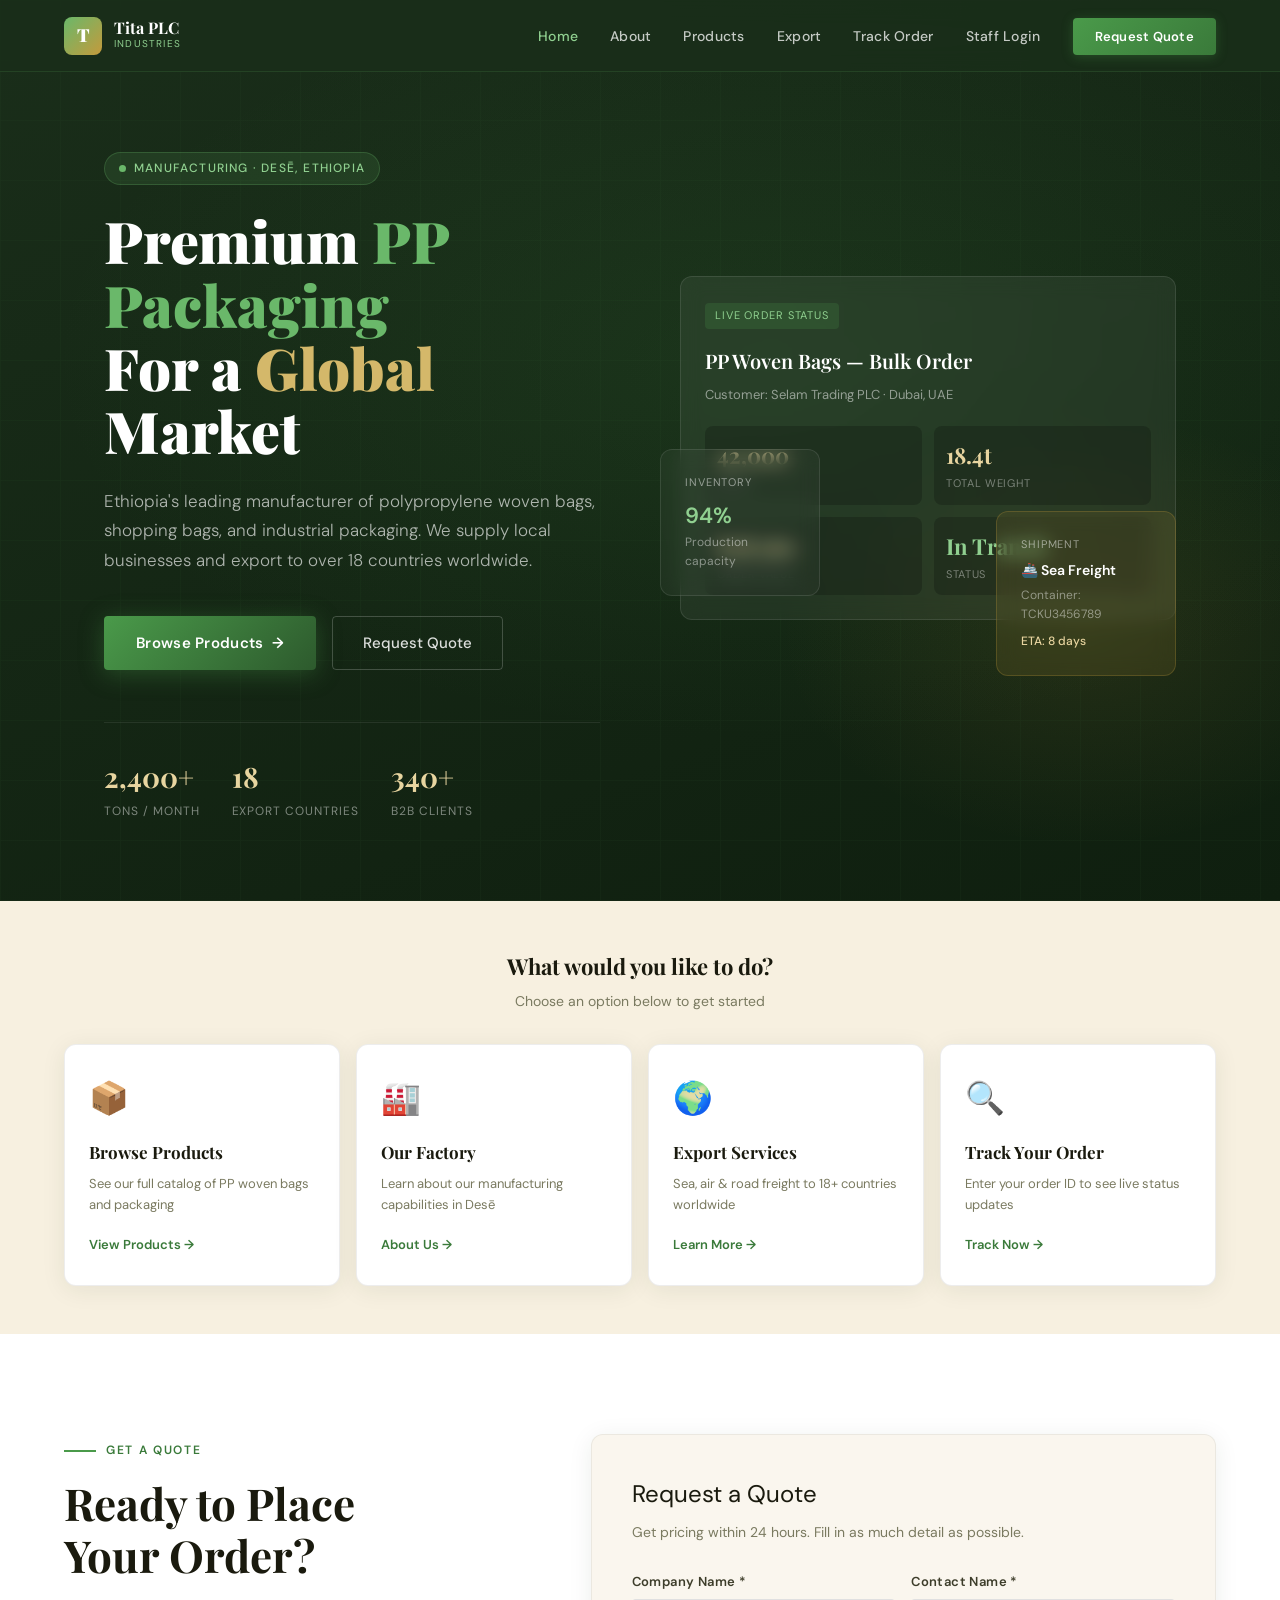
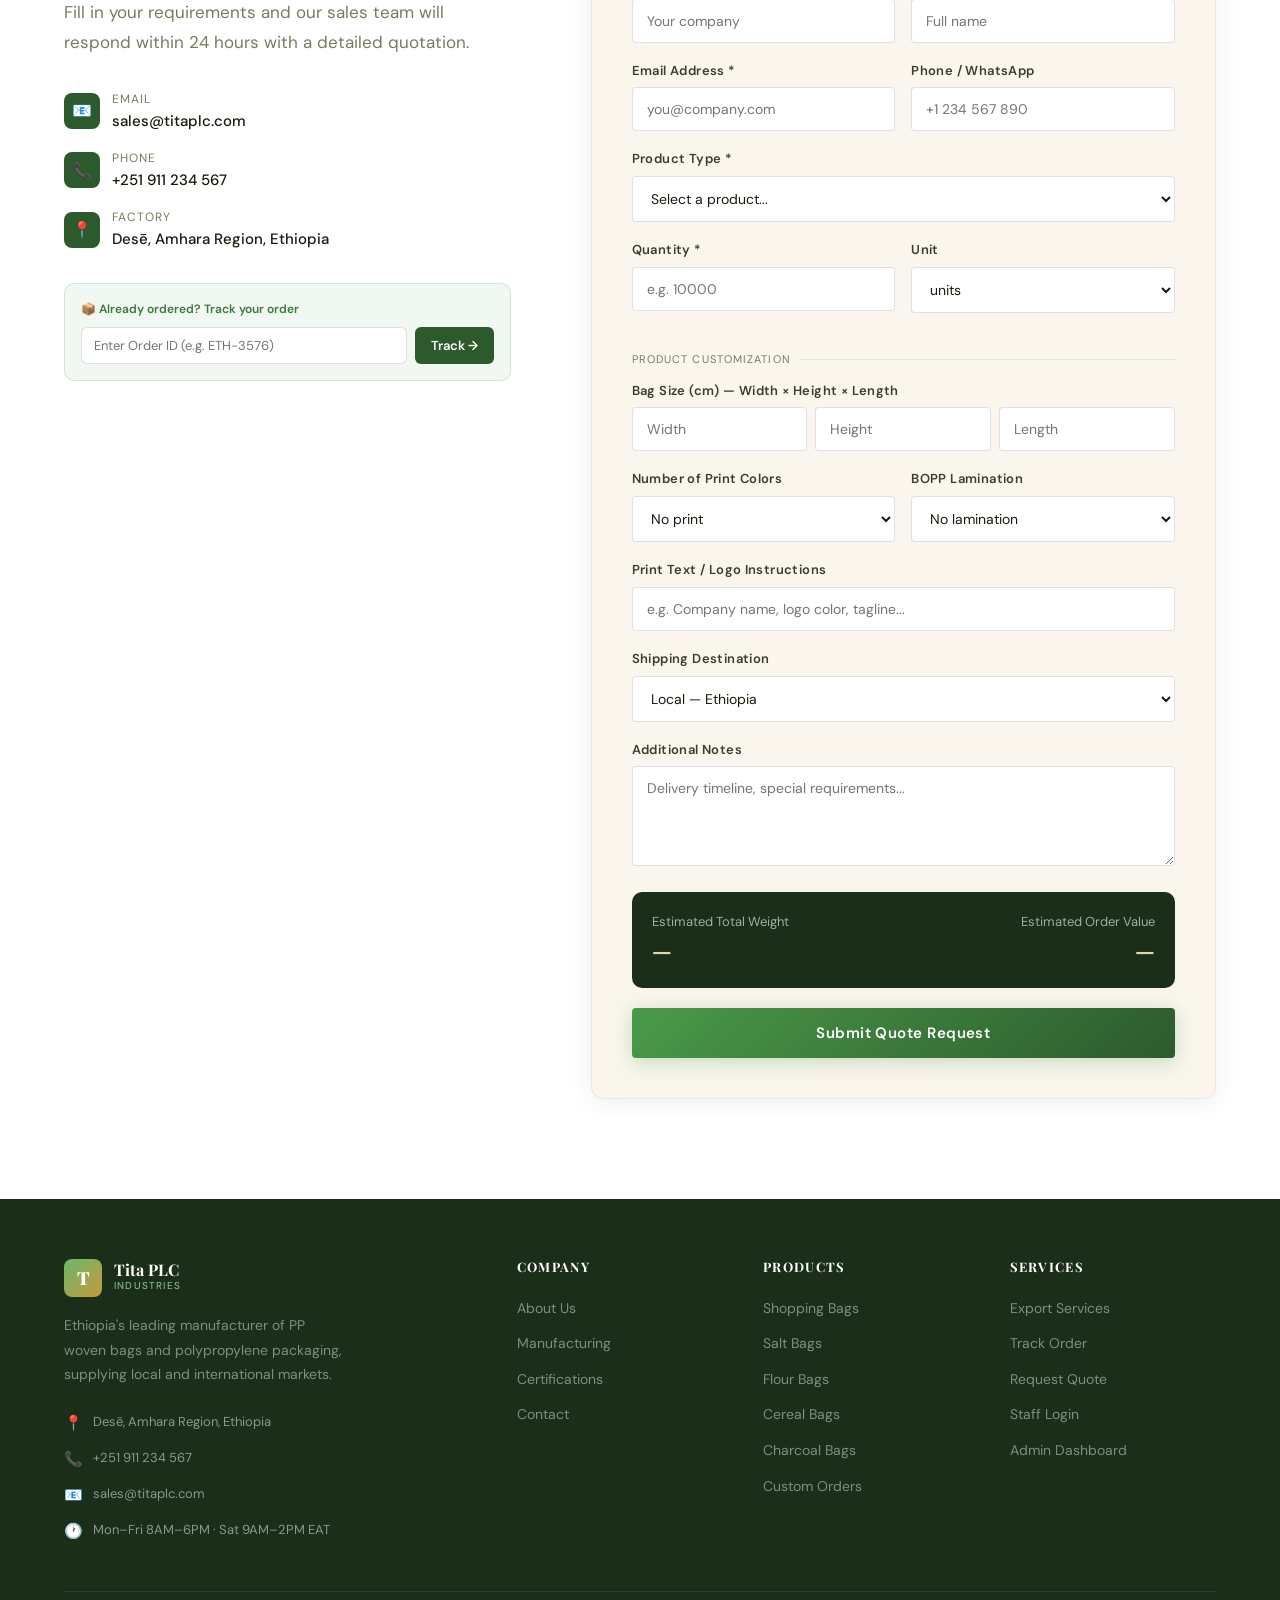
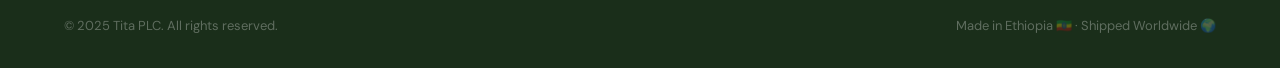
==== commit c2fe8f7e: "Update index.html replaced with pages/tracking.html" ====
--- a/index.html
+++ b/index.html
@@ -25,7 +25,7 @@
     <li><a href="pages/about.html">About</a></li>
     <li><a href="pages/products.html">Products</a></li>
     <li><a href="pages/export.html">Export</a></li>
-    <li><a href="https://app.dinqdigital.com/track" target="_blank">Track Order</a></li>
+    <li><a href="https://pages/tracking.html" target="_blank">Track Order</a></li>
     <li><a href="login.html">Staff Login</a></li>
     <li><a href="#quote" class="nav-cta">Request Quote</a></li>
   </ul>
@@ -131,7 +131,7 @@
           <div class="quick-card-link">Learn More →</div>
         </div>
       </a>
-      <a href="https://app.dinqdigital.com/track" target="_blank" style="text-decoration:none;" class="quick-card">
+      <a href="https://pages/tracking.html" target="_blank" style="text-decoration:none;" class="quick-card">
         <div class="quick-card-inner">
           <div class="quick-card-icon">🔍</div>
           <div class="quick-card-title">Track Your Order</div>
@@ -169,7 +169,7 @@
           <div style="display:flex;gap:8px;">
             <input type="text" id="trackInput" placeholder="Enter Order ID (e.g. ETH-3576)"
               style="flex:1;padding:9px 12px;background:white;border:1px solid rgba(0,0,0,0.12);border-radius:6px;color:var(--text-dark);font-size:13px;outline:none;font-family:inherit;" />
-            <button onclick="var tid=document.getElementById('trackInput').value.trim();if(tid)window.open('https://app.dinqdigital.com/track','_blank');else alert('Please enter your Order ID first');"
+            <button onclick="var tid=document.getElementById('trackInput').value.trim();if(tid)window.open('https://pages/tracking.html','_blank');else alert('Please enter your Order ID first');"
               style="padding:9px 16px;background:var(--green-700);color:white;border:none;border-radius:6px;font-size:13px;font-weight:600;cursor:pointer;">Track →</button>
           </div>
         </div>
@@ -356,7 +356,7 @@
         <h4>Services</h4>
         <ul class="footer-links">
           <li><a href="pages/export.html">Export Services</a></li>
-          <li><a href="https://app.dinqdigital.com/track" target="_blank">Track Order</a></li>
+          <li><a href="https://pages/tracking.html" target="_blank">Track Order</a></li>
           <li><a href="#quote">Request Quote</a></li>
           <li><a href="login.html">Staff Login</a></li>
           <li><a href="https://app.dinqdigital.com" target="_blank">Admin Dashboard</a></li>
@@ -560,7 +560,7 @@
           '<div style="font-size:40px;font-weight:800;color:#C9A84C;font-family:\'Playfair Display\',serif;letter-spacing:.05em;">' + data.order_id + '</div>' +
           '<div style="font-size:12px;color:rgba(255,255,255,0.45);margin-top:8px;">Save this ID to track your order status</div>' +
           '</div><br/>' +
-          '<a href="https://app.dinqdigital.com/track" target="_blank" style="display:inline-flex;align-items:center;gap:8px;padding:13px 28px;background:rgba(255,255,255,0.08);border:1px solid rgba(255,255,255,0.2);border-radius:8px;color:white;font-size:14px;font-weight:600;text-decoration:none;margin-top:8px;">🔍 Track Order Status →</a>' +
+          '<a href="https://pages/tracking.html" target="_blank" style="display:inline-flex;align-items:center;gap:8px;padding:13px 28px;background:rgba(255,255,255,0.08);border:1px solid rgba(255,255,255,0.2);border-radius:8px;color:white;font-size:14px;font-weight:600;text-decoration:none;margin-top:8px;">🔍 Track Order Status →</a>' +
           '</div>';
       } else {
         throw new Error(data.error || 'Failed');
@@ -603,7 +603,7 @@
           '<p style="color:var(--text-light);font-size:14px;margin-bottom:20px;">Your order ID is:</p>' +
           '<div style="font-size:32px;font-weight:800;color:var(--green-600);font-family:\'Playfair Display\',serif;">' + data.order_id + '</div>' +
           '<p style="color:var(--text-light);font-size:13px;margin:12px 0 24px;">Save this to track your order</p>' +
-          '<a href="https://app.dinqdigital.com/track" target="_blank" style="display:inline-flex;padding:11px 24px;background:var(--green-700);color:white;border-radius:8px;font-size:14px;font-weight:600;text-decoration:none;">Track Order →</a>' +
+          '<a href="https://pages/tracking.html" target="_blank" style="display:inline-flex;padding:11px 24px;background:var(--green-700);color:white;border-radius:8px;font-size:14px;font-weight:600;text-decoration:none;">Track Order →</a>' +
           '</div>';
       } else { throw new Error(data.error || 'Failed'); }
     } catch(err) {
--- a/css/style.css
+++ b/css/style.css
@@ -272,13 +272,9 @@
   margin-top: 2px;
 }
 
-.hero-visual {
-  position: relative;
-}
-
-.hero-card-stack {
-  position: relative; height: 420px;
-}
+.hero-visual { position: relative; }
+
+.hero-card-stack { position: relative; height: 420px; }
 
 .hero-card {
   position: absolute;
@@ -323,8 +319,7 @@
 }
 
 .metric-box {
-  background: rgba(0,0,0,0.2); border-radius: 8px;
-  padding: 12px;
+  background: rgba(0,0,0,0.2); border-radius: 8px; padding: 12px;
 }
 
 .metric-val {
@@ -334,8 +329,7 @@
 
 .metric-label {
   color: rgba(255,255,255,0.4); font-size: 11px;
-  text-transform: uppercase; letter-spacing: 0.06em;
-  margin-top: 2px;
+  text-transform: uppercase; letter-spacing: 0.06em; margin-top: 2px;
 }
 
 .hero-card-float {
@@ -355,15 +349,102 @@
   animation: float 5s ease-in-out infinite 1s;
 }
 
+/* ===== QUICK NAV CARDS ===== */
+.quick-cards-section {
+  background: var(--earth-100);
+  padding: 48px 5%;
+}
+
+.quick-cards-inner {
+  max-width: 1200px; margin: 0 auto;
+}
+
+.quick-cards-heading {
+  text-align: center; margin-bottom: 32px;
+}
+
+.quick-cards-heading h3 {
+  font-family: 'Playfair Display', serif;
+  font-size: 22px; color: var(--text-dark); font-weight: 700;
+  margin-bottom: 6px;
+}
+
+.quick-cards-heading p {
+  color: var(--text-light); font-size: 14px;
+}
+
+.quick-cards-grid {
+  display: grid;
+  grid-template-columns: repeat(4, 1fr);
+  gap: 16px;
+}
+
+.quick-card { display: block; text-decoration: none; }
+
+.quick-card-inner {
+  background: white;
+  border: 1px solid rgba(0,0,0,0.07);
+  border-radius: var(--radius-lg);
+  padding: 28px 24px;
+  box-shadow: var(--shadow-soft);
+  transition: var(--transition);
+  height: 100%;
+  position: relative; overflow: hidden;
+}
+
+.quick-card-inner::before {
+  content: ''; position: absolute;
+  top: 0; left: 0; right: 0; height: 3px;
+  background: linear-gradient(90deg, var(--green-500), var(--earth-500));
+  transform: scaleX(0); transform-origin: left;
+  transition: transform 0.4s ease;
+}
+
+.quick-card:hover .quick-card-inner {
+  transform: translateY(-4px);
+  box-shadow: var(--shadow-med);
+  border-color: rgba(74,154,74,0.2);
+}
+
+.quick-card:hover .quick-card-inner::before {
+  transform: scaleX(1);
+}
+
+.quick-card-icon {
+  font-size: 32px; margin-bottom: 14px;
+  display: block;
+}
+
+.quick-card-title {
+  font-family: 'Playfair Display', serif;
+  font-size: 17px; font-weight: 700;
+  color: var(--text-dark); margin-bottom: 8px;
+}
+
+.quick-card-desc {
+  font-size: 13px; color: var(--text-light);
+  line-height: 1.6; margin-bottom: 16px;
+}
+
+.quick-card-link {
+  font-size: 13px; font-weight: 600;
+  color: var(--green-600);
+  display: inline-flex; align-items: center; gap: 4px;
+  transition: var(--transition);
+}
+
+.quick-card:hover .quick-card-link {
+  color: var(--green-500);
+  gap: 8px;
+}
+
 /* ===== SECTIONS ===== */
 .section {
   padding: 100px 5%;
   max-width: 1200px; margin: 0 auto;
 }
 
-.section-full {
-  padding: 100px 5%;
-}
+.section-full { padding: 100px 5%; }
 
 .section-label {
   display: inline-flex; align-items: center; gap: 10px;
@@ -426,14 +507,8 @@
   box-shadow: 0 4px 16px rgba(45,90,45,0.3);
 }
 
-.feature-card h3 {
-  font-size: 18px; margin-bottom: 10px;
-  color: var(--text-dark);
-}
-
-.feature-card p {
-  font-size: 14px; color: var(--text-light); line-height: 1.7;
-}
+.feature-card h3 { font-size: 18px; margin-bottom: 10px; color: var(--text-dark); }
+.feature-card p { font-size: 14px; color: var(--text-light); line-height: 1.7; }
 
 /* ===== PRODUCTS ===== */
 .products-section {
@@ -441,9 +516,7 @@
   padding: 100px 5%;
 }
 
-.products-inner {
-  max-width: 1200px; margin: 0 auto;
-}
+.products-inner { max-width: 1200px; margin: 0 auto; }
 
 .products-section .section-title { color: white; }
 .products-section .section-desc { color: rgba(255,255,255,0.55); }
@@ -451,8 +524,7 @@
 .products-section .section-label-line { background: var(--green-400); }
 
 .products-filter {
-  display: flex; gap: 10px; margin: 40px 0;
-  flex-wrap: wrap;
+  display: flex; gap: 10px; margin: 40px 0; flex-wrap: wrap;
 }
 
 .filter-btn {
@@ -535,9 +607,7 @@
   font-size: 22px; font-weight: 700; color: var(--earth-300);
 }
 
-.product-price-unit {
-  font-size: 12px; color: rgba(255,255,255,0.4);
-}
+.product-price-unit { font-size: 12px; color: rgba(255,255,255,0.4); }
 
 .btn-product {
   width: 100%; padding: 11px;
@@ -550,16 +620,11 @@
 }
 
 .btn-product:hover {
-  background: var(--green-600); border-color: var(--green-500);
-  color: white;
+  background: var(--green-600); border-color: var(--green-500); color: white;
 }
 
 /* ===== SHIPPING ===== */
-.shipping-section {
-  background: var(--earth-100);
-  padding: 100px 5%;
-}
-
+.shipping-section { background: var(--earth-100); padding: 100px 5%; }
 .shipping-inner { max-width: 1200px; margin: 0 auto; }
 
 .shipping-grid {
@@ -567,18 +632,7 @@
   gap: 60px; align-items: center; margin-top: 60px;
 }
 
-.shipping-info h3 {
-  font-size: 26px; margin-bottom: 16px;
-  color: var(--text-dark);
-}
-
-.shipping-info p {
-  color: var(--text-light); line-height: 1.75; margin-bottom: 24px;
-}
-
-.shipping-types {
-  display: flex; flex-direction: column; gap: 12px;
-}
+.shipping-types { display: flex; flex-direction: column; gap: 12px; }
 
 .shipping-type {
   display: flex; align-items: center; gap: 14px;
@@ -594,13 +648,8 @@
   font-size: 20px; flex-shrink: 0;
 }
 
-.shipping-type-name {
-  font-weight: 600; font-size: 15px; margin-bottom: 2px;
-}
-
-.shipping-type-desc {
-  font-size: 13px; color: var(--text-light);
-}
+.shipping-type-name { font-weight: 600; font-size: 15px; margin-bottom: 2px; }
+.shipping-type-desc { font-size: 13px; color: var(--text-light); }
 
 .order-stages { display: flex; flex-direction: column; gap: 0; }
 
@@ -628,18 +677,11 @@
 .stage-dot.pending { background: rgba(0,0,0,0.1); color: var(--text-light); }
 
 .stage-content { padding-bottom: 32px; }
-
-.stage-name {
-  font-weight: 600; font-size: 15px; margin-bottom: 2px;
-}
-
+.stage-name { font-weight: 600; font-size: 15px; margin-bottom: 2px; }
 .stage-desc { font-size: 13px; color: var(--text-light); }
 
 /* ===== QUOTE FORM ===== */
-.quote-section {
-  padding: 100px 5%;
-  background: white;
-}
+.quote-section { padding: 100px 5%; background: white; }
 
 .quote-inner {
   max-width: 1200px; margin: 0 auto;
@@ -655,20 +697,10 @@
   box-shadow: var(--shadow-soft);
 }
 
-.form-title {
-  font-size: 24px; margin-bottom: 8px;
-  color: var(--text-dark);
-}
-
-.form-subtitle {
-  font-size: 14px; color: var(--text-light); margin-bottom: 28px;
-}
-
-.form-row {
-  display: grid; grid-template-columns: 1fr 1fr;
-  gap: 16px;
-}
-
+.form-title { font-size: 24px; margin-bottom: 8px; color: var(--text-dark); }
+.form-subtitle { font-size: 14px; color: var(--text-light); margin-bottom: 28px; }
+
+.form-row { display: grid; grid-template-columns: 1fr 1fr; gap: 16px; }
 .form-group { margin-bottom: 18px; }
 
 .form-label {
@@ -720,13 +752,8 @@
 }
 
 /* ===== ADMIN DASHBOARD ===== */
-.admin-section {
-  background: #0f1a0f;
-  padding: 100px 5%;
-}
-
+.admin-section { background: #0f1a0f; padding: 100px 5%; }
 .admin-inner { max-width: 1200px; margin: 0 auto; }
-
 .admin-section .section-title { color: white; }
 .admin-section .section-desc { color: rgba(255,255,255,0.5); }
 .admin-section .section-label span { color: var(--green-300); }
@@ -746,14 +773,8 @@
   border-bottom: 1px solid rgba(255,255,255,0.06);
 }
 
-.admin-topbar-title {
-  font-family: 'Playfair Display', serif;
-  color: white; font-size: 16px;
-}
-
-.admin-topbar-right {
-  display: flex; align-items: center; gap: 16px;
-}
+.admin-topbar-title { font-family: 'Playfair Display', serif; color: white; font-size: 16px; }
+.admin-topbar-right { display: flex; align-items: center; gap: 16px; }
 
 .admin-badge {
   background: rgba(74,154,74,0.2);
@@ -786,7 +807,6 @@
 }
 
 .admin-nav-item .nav-icon { font-size: 15px; width: 18px; text-align: center; }
-
 .admin-main { padding: 24px; overflow: hidden; }
 
 .admin-stats {
@@ -807,14 +827,10 @@
 
 .admin-stat-label {
   color: rgba(255,255,255,0.4); font-size: 11px;
-  text-transform: uppercase; letter-spacing: 0.07em;
-  margin-top: 4px;
-}
-
-.admin-stat-change {
-  font-size: 12px; margin-top: 6px;
-  color: var(--green-400);
-}
+  text-transform: uppercase; letter-spacing: 0.07em; margin-top: 4px;
+}
+
+.admin-stat-change { font-size: 12px; margin-top: 6px; color: var(--green-400); }
 
 .admin-table-wrap {
   background: rgba(255,255,255,0.03);
@@ -828,13 +844,8 @@
   border-bottom: 1px solid rgba(255,255,255,0.06);
 }
 
-.admin-table-title {
-  color: white; font-size: 14px; font-weight: 600;
-}
-
-.admin-table-actions {
-  display: flex; gap: 8px;
-}
+.admin-table-title { color: white; font-size: 14px; font-weight: 600; }
+.admin-table-actions { display: flex; gap: 8px; }
 
 .btn-sm {
   padding: 6px 14px; border-radius: var(--radius);
@@ -878,11 +889,7 @@
 .status-done { background: rgba(255,255,255,0.08); color: rgba(255,255,255,0.5); }
 
 /* ===== CONTACT ===== */
-.contact-section {
-  padding: 100px 5%;
-  background: var(--cream);
-}
-
+.contact-section { padding: 100px 5%; background: var(--cream); }
 .contact-inner { max-width: 1200px; margin: 0 auto; }
 
 .contact-grid {
@@ -890,13 +897,9 @@
   gap: 60px; margin-top: 60px;
 }
 
-.contact-info-block {
-  display: flex; flex-direction: column; gap: 24px;
-}
-
-.contact-item {
-  display: flex; gap: 16px; align-items: flex-start;
-}
+.contact-info-block { display: flex; flex-direction: column; gap: 24px; }
+
+.contact-item { display: flex; gap: 16px; align-items: flex-start; }
 
 .contact-icon {
   width: 44px; height: 44px; border-radius: 10px; flex-shrink: 0;
@@ -907,13 +910,10 @@
 
 .contact-item-label {
   font-size: 12px; color: var(--text-light);
-  text-transform: uppercase; letter-spacing: 0.08em;
-  margin-bottom: 4px;
-}
-
-.contact-item-value {
-  font-size: 15px; color: var(--text-dark); font-weight: 500;
-}
+  text-transform: uppercase; letter-spacing: 0.08em; margin-bottom: 4px;
+}
+
+.contact-item-value { font-size: 15px; color: var(--text-dark); font-weight: 500; }
 
 .contact-form-card {
   background: white; border-radius: var(--radius-lg);
@@ -923,14 +923,8 @@
 }
 
 /* ===== FOOTER ===== */
-footer {
-  background: var(--green-900);
-  padding: 60px 5% 32px;
-}
-
-.footer-inner {
-  max-width: 1200px; margin: 0 auto;
-}
+footer { background: var(--green-900); padding: 60px 5% 32px; }
+.footer-inner { max-width: 1200px; margin: 0 auto; }
 
 .footer-grid {
   display: grid; grid-template-columns: 2fr 1fr 1fr 1fr;
@@ -945,8 +939,7 @@
 
 .footer-col h4 {
   color: white; font-size: 13px;
-  text-transform: uppercase; letter-spacing: 0.1em;
-  margin-bottom: 20px;
+  text-transform: uppercase; letter-spacing: 0.1em; margin-bottom: 20px;
 }
 
 .footer-links { list-style: none; display: flex; flex-direction: column; gap: 10px; }
@@ -964,9 +957,7 @@
   display: flex; justify-content: space-between; align-items: center;
 }
 
-.footer-copy {
-  color: rgba(255,255,255,0.3); font-size: 13px;
-}
+.footer-copy { color: rgba(255,255,255,0.3); font-size: 13px; }
 
 /* ===== PAGE LAYOUTS ===== */
 .page-hero {
@@ -995,14 +986,14 @@
 .price-usd {
   font-family: 'Playfair Display', serif;
   font-size: 22px; font-weight: 700;
-  color: var(--earth-300);
-  display: block;
-}
+  color: var(--earth-300); display: block;
+}
+
 .price-etb {
   font-size: 13px; color: var(--green-300);
-  display: block; margin-top: 2px;
-  font-weight: 500;
-}
+  display: block; margin-top: 2px; font-weight: 500;
+}
+
 .rate-badge {
   display: inline-block;
   background: rgba(106,184,106,0.12);
@@ -1036,13 +1027,8 @@
   transition: opacity 0.7s ease, transform 0.7s ease;
 }
 
-.fade-up.animate {
-  opacity: 0; transform: translateY(32px);
-}
-
-.fade-up.animate.visible {
-  opacity: 1; transform: translateY(0);
-}
+.fade-up.animate { opacity: 0; transform: translateY(32px); }
+.fade-up.animate.visible { opacity: 1; transform: translateY(0); }
 
 /* ===== MODAL ===== */
 .modal-overlay {
@@ -1062,17 +1048,13 @@
   transform: translateY(20px);
   transition: transform 0.3s ease;
   max-height: 90vh; overflow-y: auto;
+  position: relative;
 }
 
 .modal-overlay.open .modal { transform: translateY(0); }
 
-.modal h2 {
-  font-size: 26px; margin-bottom: 8px;
-}
-
-.modal p {
-  color: var(--text-light); font-size: 14px; margin-bottom: 24px;
-}
+.modal h2 { font-size: 26px; margin-bottom: 8px; }
+.modal p { color: var(--text-light); font-size: 14px; margin-bottom: 24px; }
 
 .modal-close {
   position: absolute; top: 20px; right: 20px;
@@ -1083,8 +1065,6 @@
 }
 
 .modal-close:hover { background: rgba(0,0,0,0.15); }
-
-.modal { position: relative; }
 
 /* ===== TOAST ===== */
 .toast {
@@ -1106,6 +1086,7 @@
   .products-grid { grid-template-columns: repeat(2, 1fr); }
   .admin-stats { grid-template-columns: repeat(2, 1fr); }
   .footer-grid { grid-template-columns: 1fr 1fr; }
+  .quick-cards-grid { grid-template-columns: repeat(2, 1fr); }
 }
 
 @media (max-width: 768px) {
@@ -1125,4 +1106,9 @@
   .footer-grid { grid-template-columns: 1fr; }
   .hero-stats { flex-wrap: wrap; gap: 20px; }
   .footer-bottom { flex-direction: column; gap: 12px; text-align: center; }
-}
+  .quick-cards-grid { grid-template-columns: 1fr 1fr; }
+}
+
+@media (max-width: 480px) {
+  .quick-cards-grid { grid-template-columns: 1fr; }
+}
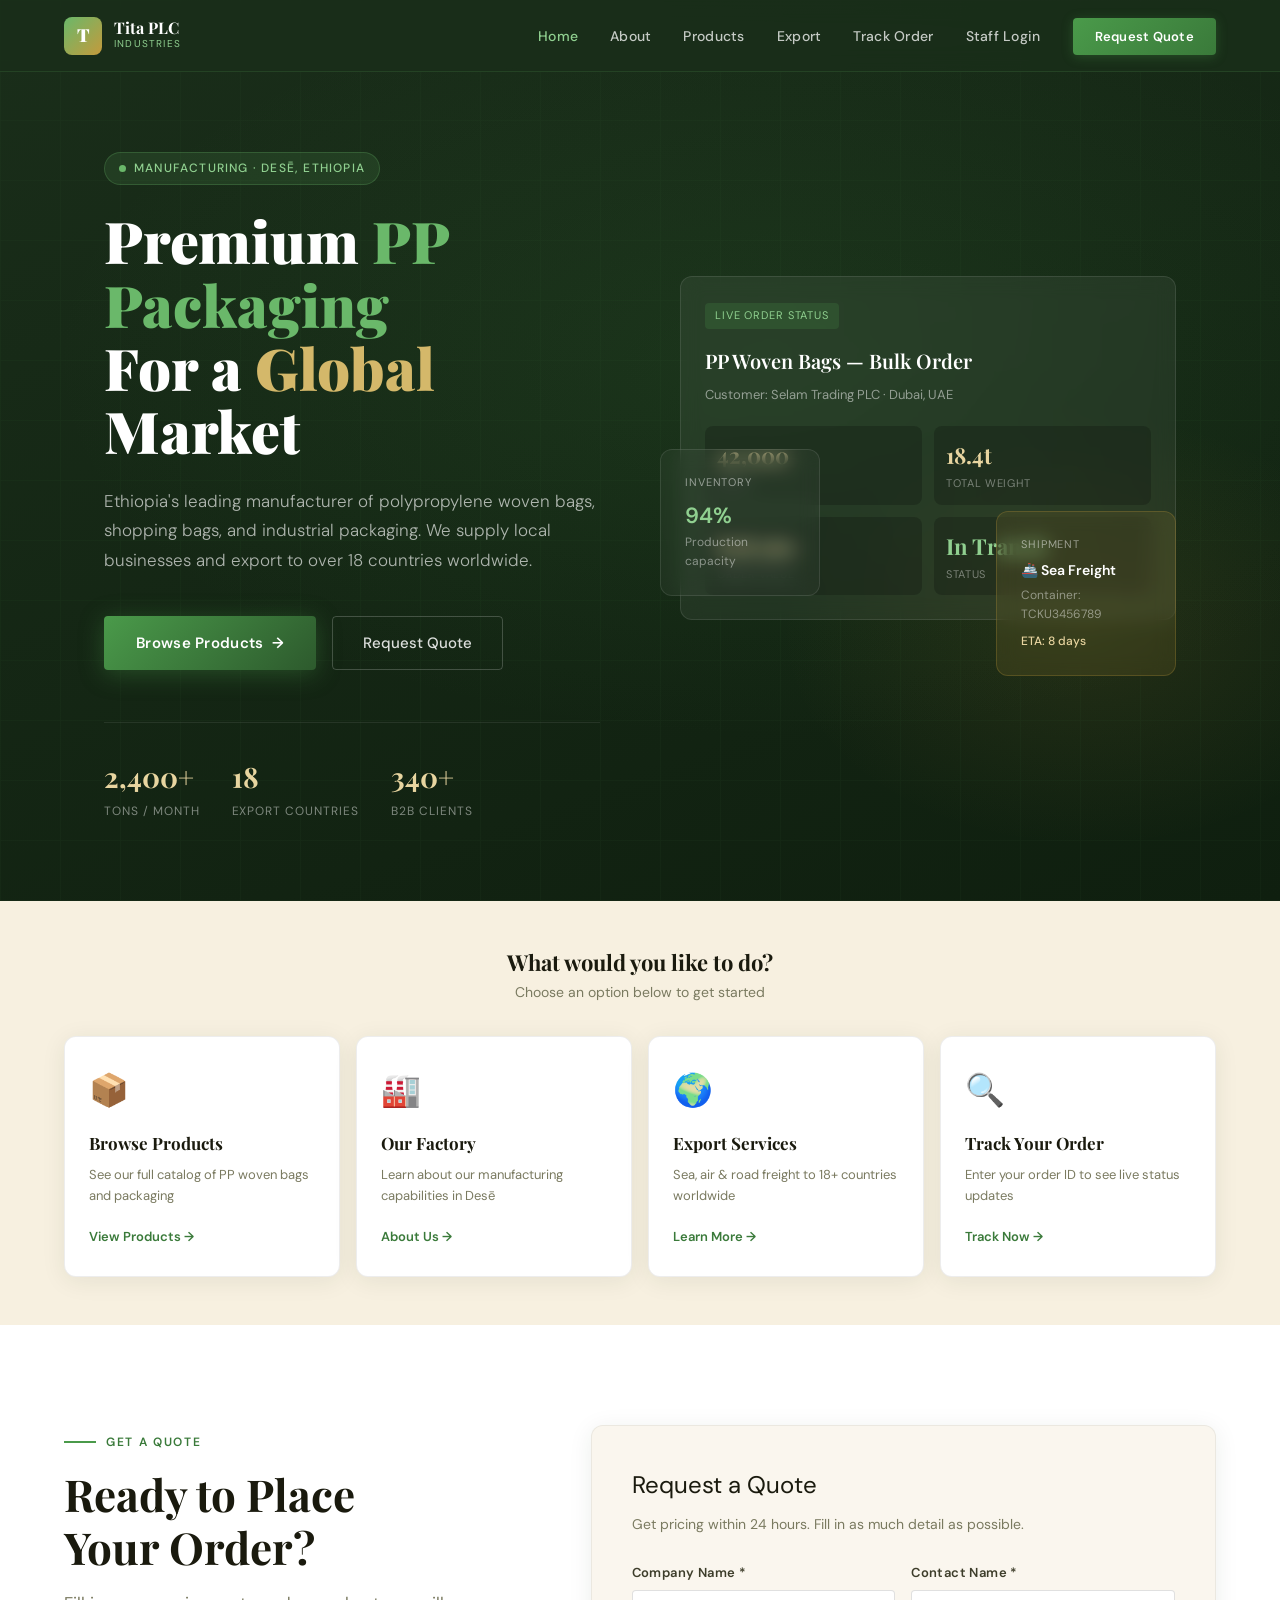
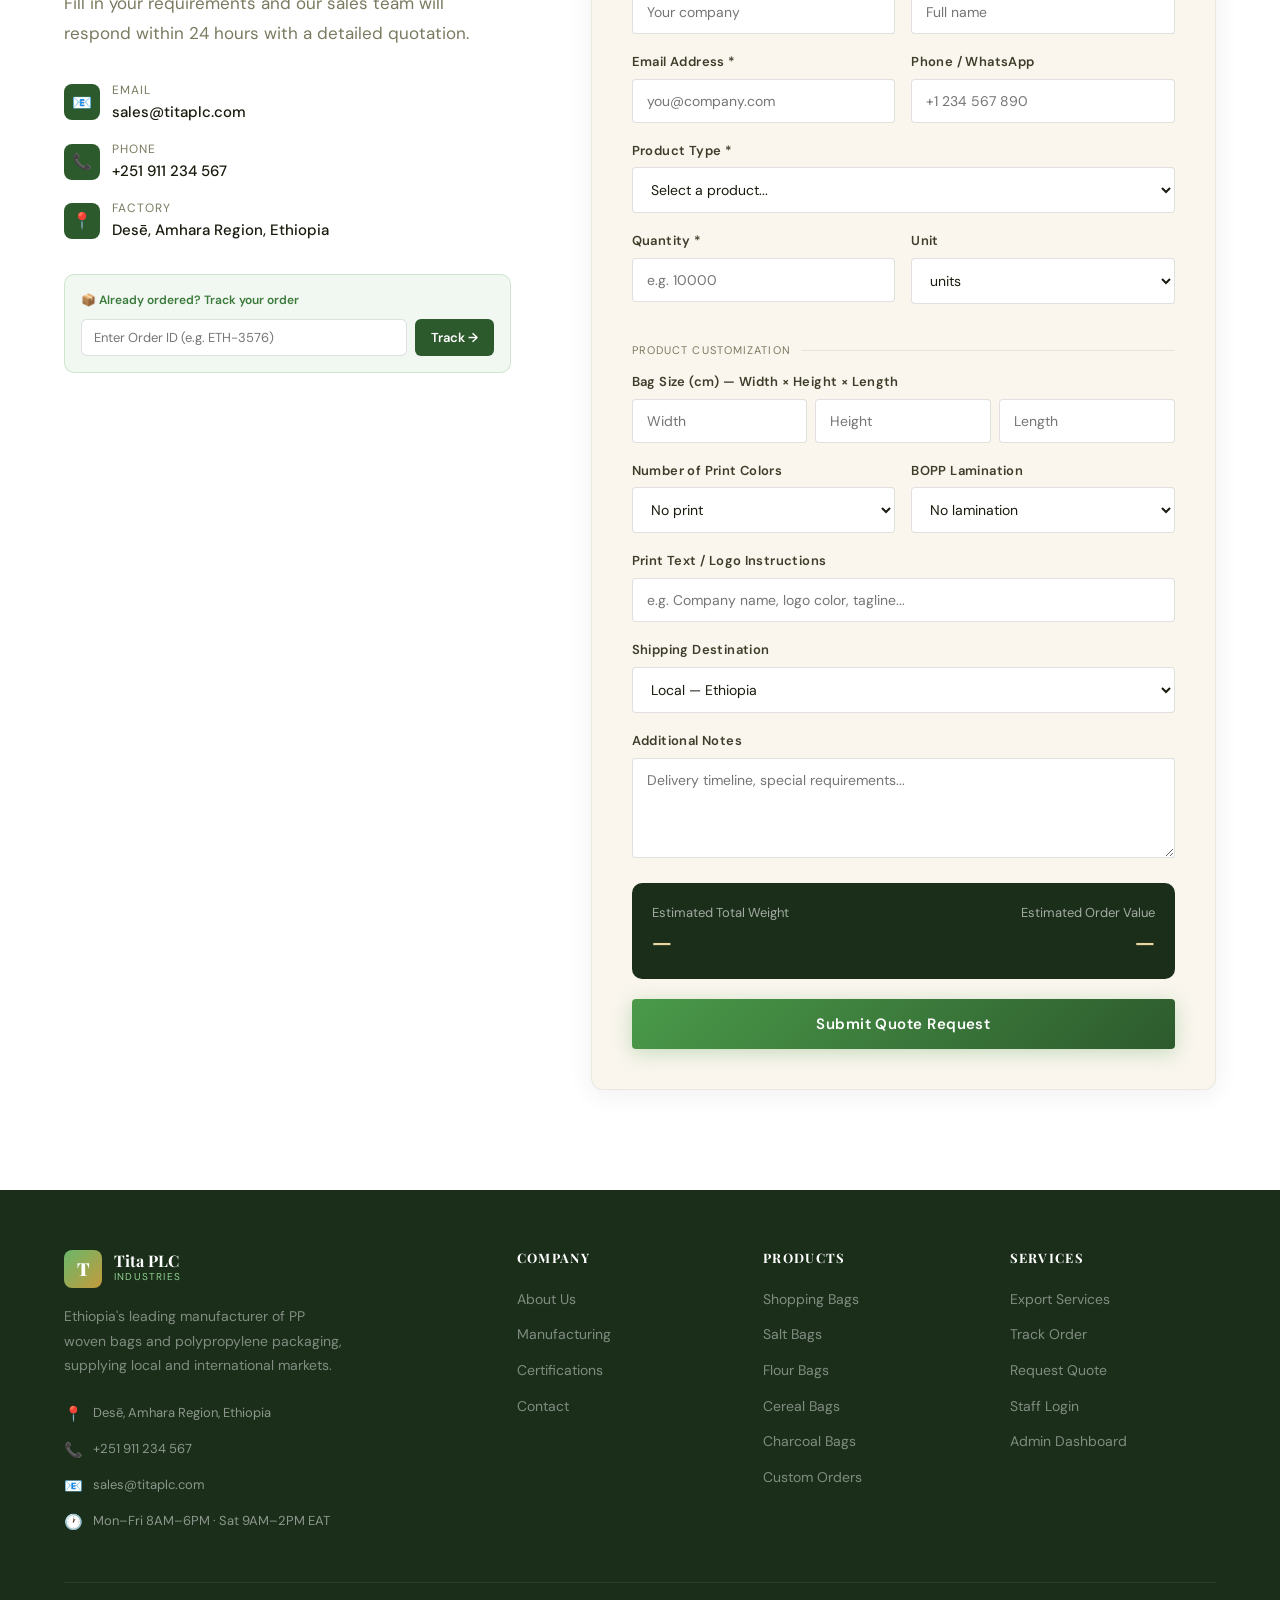
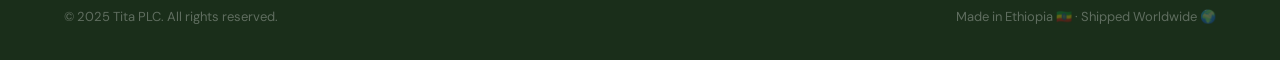
==== commit b386b598: "Update index.html updatedd" ====
--- a/index.html
+++ b/index.html
@@ -6,7 +6,6 @@
   <title>Tita PLC — B2B Packaging & Logistics Platform</title>
   <meta name="description" content="Leading manufacturer of PP woven bags, shopping bags, and polypropylene packaging materials. Local & international export from Ethiopia." />
   <link rel="stylesheet" href="css/style.css" />
-  <link rel="stylesheet" href="css/quickcards.css" />
   <link rel="icon" href="data:image/svg+xml,<svg xmlns='http://www.w3.org/2000/svg' viewBox='0 0 100 100'><text y='.9em' font-size='90'>📦</text></svg>" />
 </head>
 <body>
@@ -25,7 +24,7 @@
     <li><a href="pages/about.html">About</a></li>
     <li><a href="pages/products.html">Products</a></li>
     <li><a href="pages/export.html">Export</a></li>
-    <li><a href="https://pages/tracking.html" target="_blank">Track Order</a></li>
+    <li><a href="pages/tracking.html">Track Order</a></li>
     <li><a href="login.html">Staff Login</a></li>
     <li><a href="#quote" class="nav-cta">Request Quote</a></li>
   </ul>
@@ -99,15 +98,15 @@
   </div>
 </section>
 
-<!-- QUICK NAV CARDS — show customers what to explore -->
+<!-- QUICK NAV CARDS -->
 <section class="quick-cards-section">
   <div class="quick-cards-inner">
     <div class="quick-cards-heading">
-      <div style="font-family:'Playfair Display',serif;font-size:22px;color:var(--text-dark);font-weight:700;">What would you like to do?</div>
-      <div style="color:var(--text-light);font-size:14px;margin-top:6px;">Choose an option below to get started</div>
-    </div>
-    <div class="quick-cards-grid" style="display:grid;grid-template-columns:repeat(4,1fr);gap:16px;">
-      <a href="pages/products.html" style="text-decoration:none;" class="quick-card">
+      <h3>What would you like to do?</h3>
+      <p>Choose an option below to get started</p>
+    </div>
+    <div class="quick-cards-grid">
+      <a href="pages/products.html" class="quick-card">
         <div class="quick-card-inner">
           <div class="quick-card-icon">📦</div>
           <div class="quick-card-title">Browse Products</div>
@@ -115,7 +114,7 @@
           <div class="quick-card-link">View Products →</div>
         </div>
       </a>
-      <a href="pages/about.html" style="text-decoration:none;" class="quick-card">
+      <a href="pages/about.html" class="quick-card">
         <div class="quick-card-inner">
           <div class="quick-card-icon">🏭</div>
           <div class="quick-card-title">Our Factory</div>
@@ -123,7 +122,7 @@
           <div class="quick-card-link">About Us →</div>
         </div>
       </a>
-      <a href="pages/export.html" style="text-decoration:none;" class="quick-card">
+      <a href="pages/export.html" class="quick-card">
         <div class="quick-card-inner">
           <div class="quick-card-icon">🌍</div>
           <div class="quick-card-title">Export Services</div>
@@ -131,7 +130,7 @@
           <div class="quick-card-link">Learn More →</div>
         </div>
       </a>
-      <a href="https://pages/tracking.html" target="_blank" style="text-decoration:none;" class="quick-card">
+      <a href="pages/tracking.html" class="quick-card">
         <div class="quick-card-inner">
           <div class="quick-card-icon">🔍</div>
           <div class="quick-card-title">Track Your Order</div>
@@ -169,7 +168,7 @@
           <div style="display:flex;gap:8px;">
             <input type="text" id="trackInput" placeholder="Enter Order ID (e.g. ETH-3576)"
               style="flex:1;padding:9px 12px;background:white;border:1px solid rgba(0,0,0,0.12);border-radius:6px;color:var(--text-dark);font-size:13px;outline:none;font-family:inherit;" />
-            <button onclick="var tid=document.getElementById('trackInput').value.trim();if(tid)window.open('https://pages/tracking.html','_blank');else alert('Please enter your Order ID first');"
+            <button onclick="var tid=document.getElementById('trackInput').value.trim();if(tid)window.location.href='pages/tracking.html?id='+tid;else alert('Please enter your Order ID first');"
               style="padding:9px 16px;background:var(--green-700);color:white;border:none;border-radius:6px;font-size:13px;font-weight:600;cursor:pointer;">Track →</button>
           </div>
         </div>
@@ -230,7 +229,6 @@
           </div>
         </div>
 
-        <!-- Customization -->
         <div style="margin:20px 0 12px;font-size:11px;color:var(--text-light);text-transform:uppercase;letter-spacing:.1em;display:flex;align-items:center;gap:10px;">
           Product Customization <div style="flex:1;height:1px;background:rgba(0,0,0,0.08);"></div>
         </div>
@@ -309,7 +307,6 @@
           </div>
         </div>
         <p>Ethiopia's leading manufacturer of PP woven bags and polypropylene packaging, supplying local and international markets.</p>
-        <!-- Contact info in footer -->
         <div style="margin-top:24px;display:flex;flex-direction:column;gap:12px;">
           <div style="display:flex;align-items:center;gap:10px;">
             <span style="font-size:15px;">📍</span>
@@ -356,7 +353,7 @@
         <h4>Services</h4>
         <ul class="footer-links">
           <li><a href="pages/export.html">Export Services</a></li>
-          <li><a href="https://pages/tracking.html" target="_blank">Track Order</a></li>
+          <li><a href="pages/tracking.html">Track Order</a></li>
           <li><a href="#quote">Request Quote</a></li>
           <li><a href="login.html">Staff Login</a></li>
           <li><a href="https://app.dinqdigital.com" target="_blank">Admin Dashboard</a></li>
@@ -560,7 +557,7 @@
           '<div style="font-size:40px;font-weight:800;color:#C9A84C;font-family:\'Playfair Display\',serif;letter-spacing:.05em;">' + data.order_id + '</div>' +
           '<div style="font-size:12px;color:rgba(255,255,255,0.45);margin-top:8px;">Save this ID to track your order status</div>' +
           '</div><br/>' +
-          '<a href="https://pages/tracking.html" target="_blank" style="display:inline-flex;align-items:center;gap:8px;padding:13px 28px;background:rgba(255,255,255,0.08);border:1px solid rgba(255,255,255,0.2);border-radius:8px;color:white;font-size:14px;font-weight:600;text-decoration:none;margin-top:8px;">🔍 Track Order Status →</a>' +
+          '<a href="pages/tracking.html?id=' + data.order_id + '" style="display:inline-flex;align-items:center;gap:8px;padding:13px 28px;background:rgba(255,255,255,0.08);border:1px solid rgba(255,255,255,0.2);border-radius:8px;color:white;font-size:14px;font-weight:600;text-decoration:none;margin-top:8px;">🔍 Track Order Status →</a>' +
           '</div>';
       } else {
         throw new Error(data.error || 'Failed');
@@ -585,13 +582,13 @@
         method:  'POST',
         headers: { 'Content-Type': 'application/json' },
         body: JSON.stringify({
-          company_name:        document.getElementById('modal-company').value.trim(),
-          email:               document.getElementById('modal-email').value.trim(),
-          phone:               document.getElementById('modal-phone').value.trim(),
-          quantity:            document.getElementById('modal-qty').value,
-          shipping_destination:document.getElementById('modal-shipping').value,
-          customization_notes: document.getElementById('modal-notes').value.trim(),
-          product_type:        'Order from product page',
+          company_name:         document.getElementById('modal-company').value.trim(),
+          email:                document.getElementById('modal-email').value.trim(),
+          phone:                document.getElementById('modal-phone').value.trim(),
+          quantity:             document.getElementById('modal-qty').value,
+          shipping_destination: document.getElementById('modal-shipping').value,
+          customization_notes:  document.getElementById('modal-notes').value.trim(),
+          product_type:         'Order from product page',
         }),
       });
       var data = await res.json();
@@ -603,7 +600,7 @@
           '<p style="color:var(--text-light);font-size:14px;margin-bottom:20px;">Your order ID is:</p>' +
           '<div style="font-size:32px;font-weight:800;color:var(--green-600);font-family:\'Playfair Display\',serif;">' + data.order_id + '</div>' +
           '<p style="color:var(--text-light);font-size:13px;margin:12px 0 24px;">Save this to track your order</p>' +
-          '<a href="https://pages/tracking.html" target="_blank" style="display:inline-flex;padding:11px 24px;background:var(--green-700);color:white;border-radius:8px;font-size:14px;font-weight:600;text-decoration:none;">Track Order →</a>' +
+          '<a href="pages/tracking.html?id=' + data.order_id + '" style="display:inline-flex;padding:11px 24px;background:var(--green-700);color:white;border-radius:8px;font-size:14px;font-weight:600;text-decoration:none;">Track Order →</a>' +
           '</div>';
       } else { throw new Error(data.error || 'Failed'); }
     } catch(err) {
